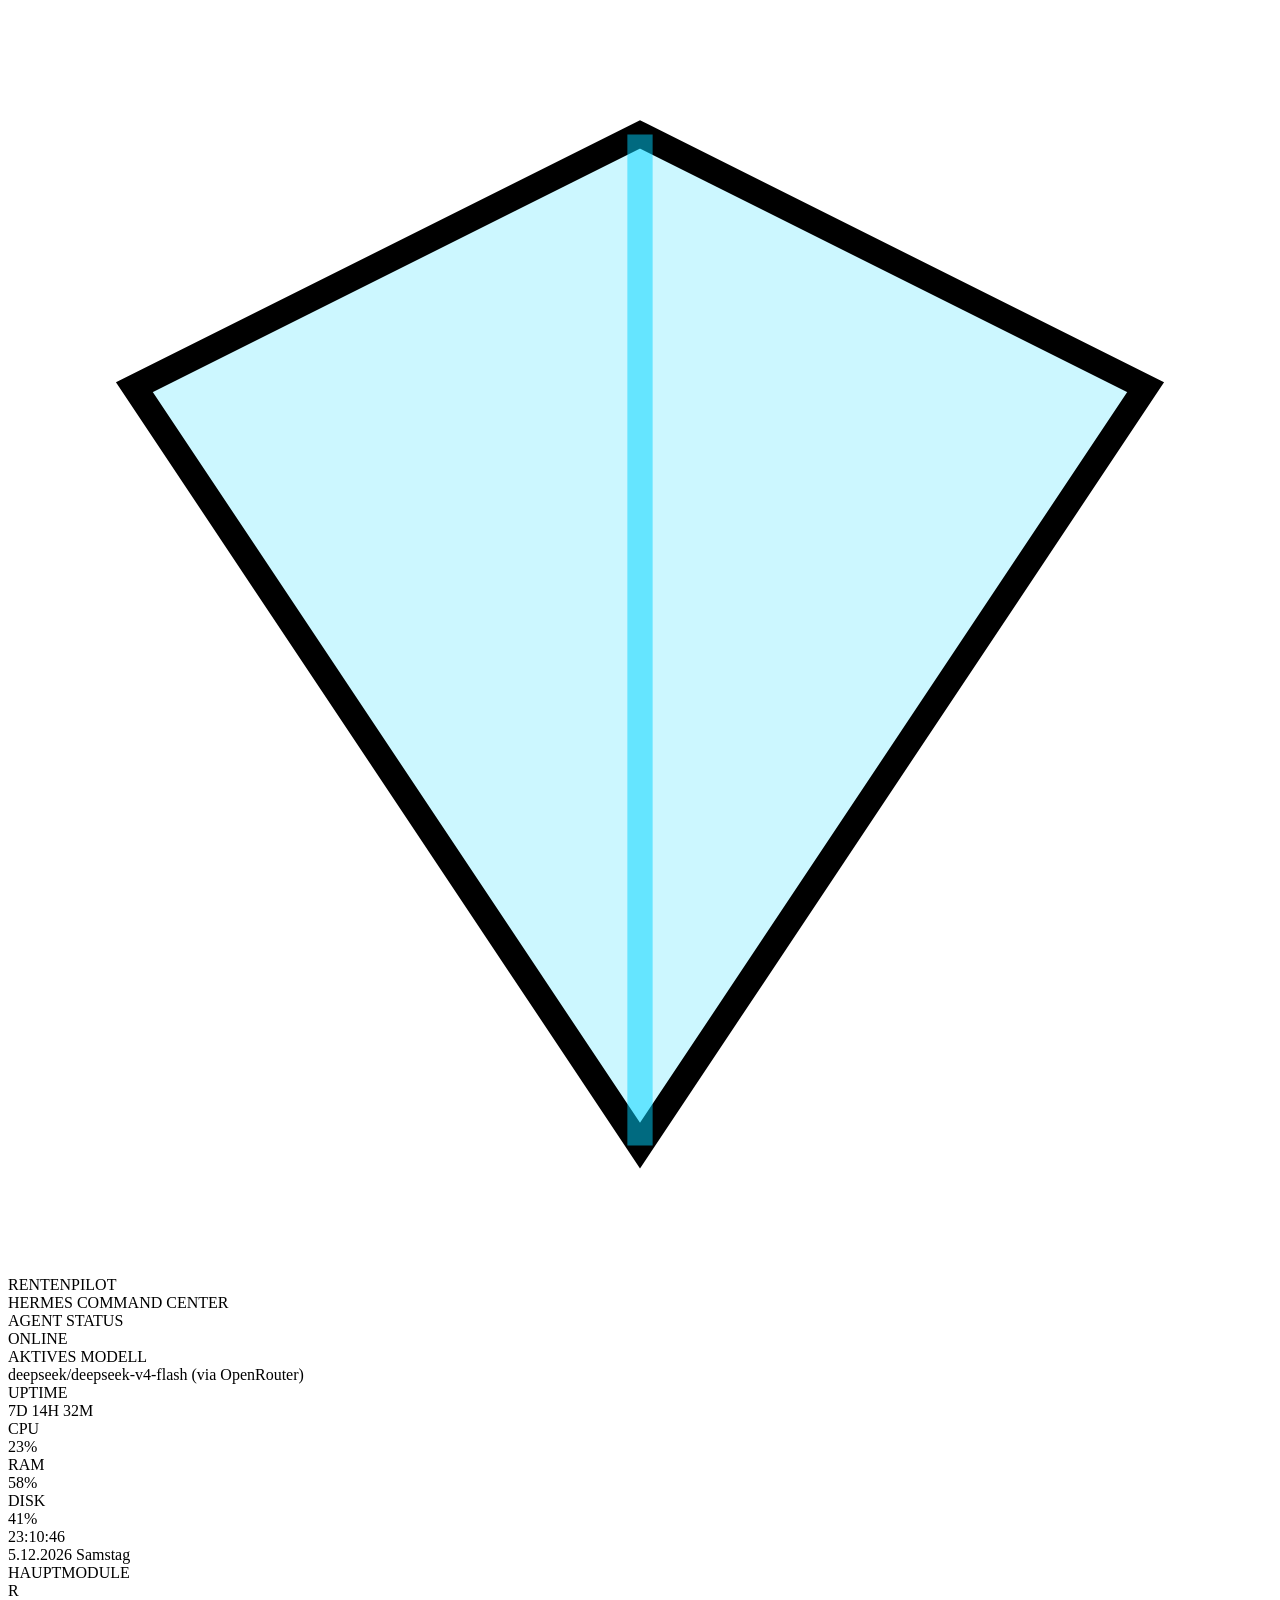
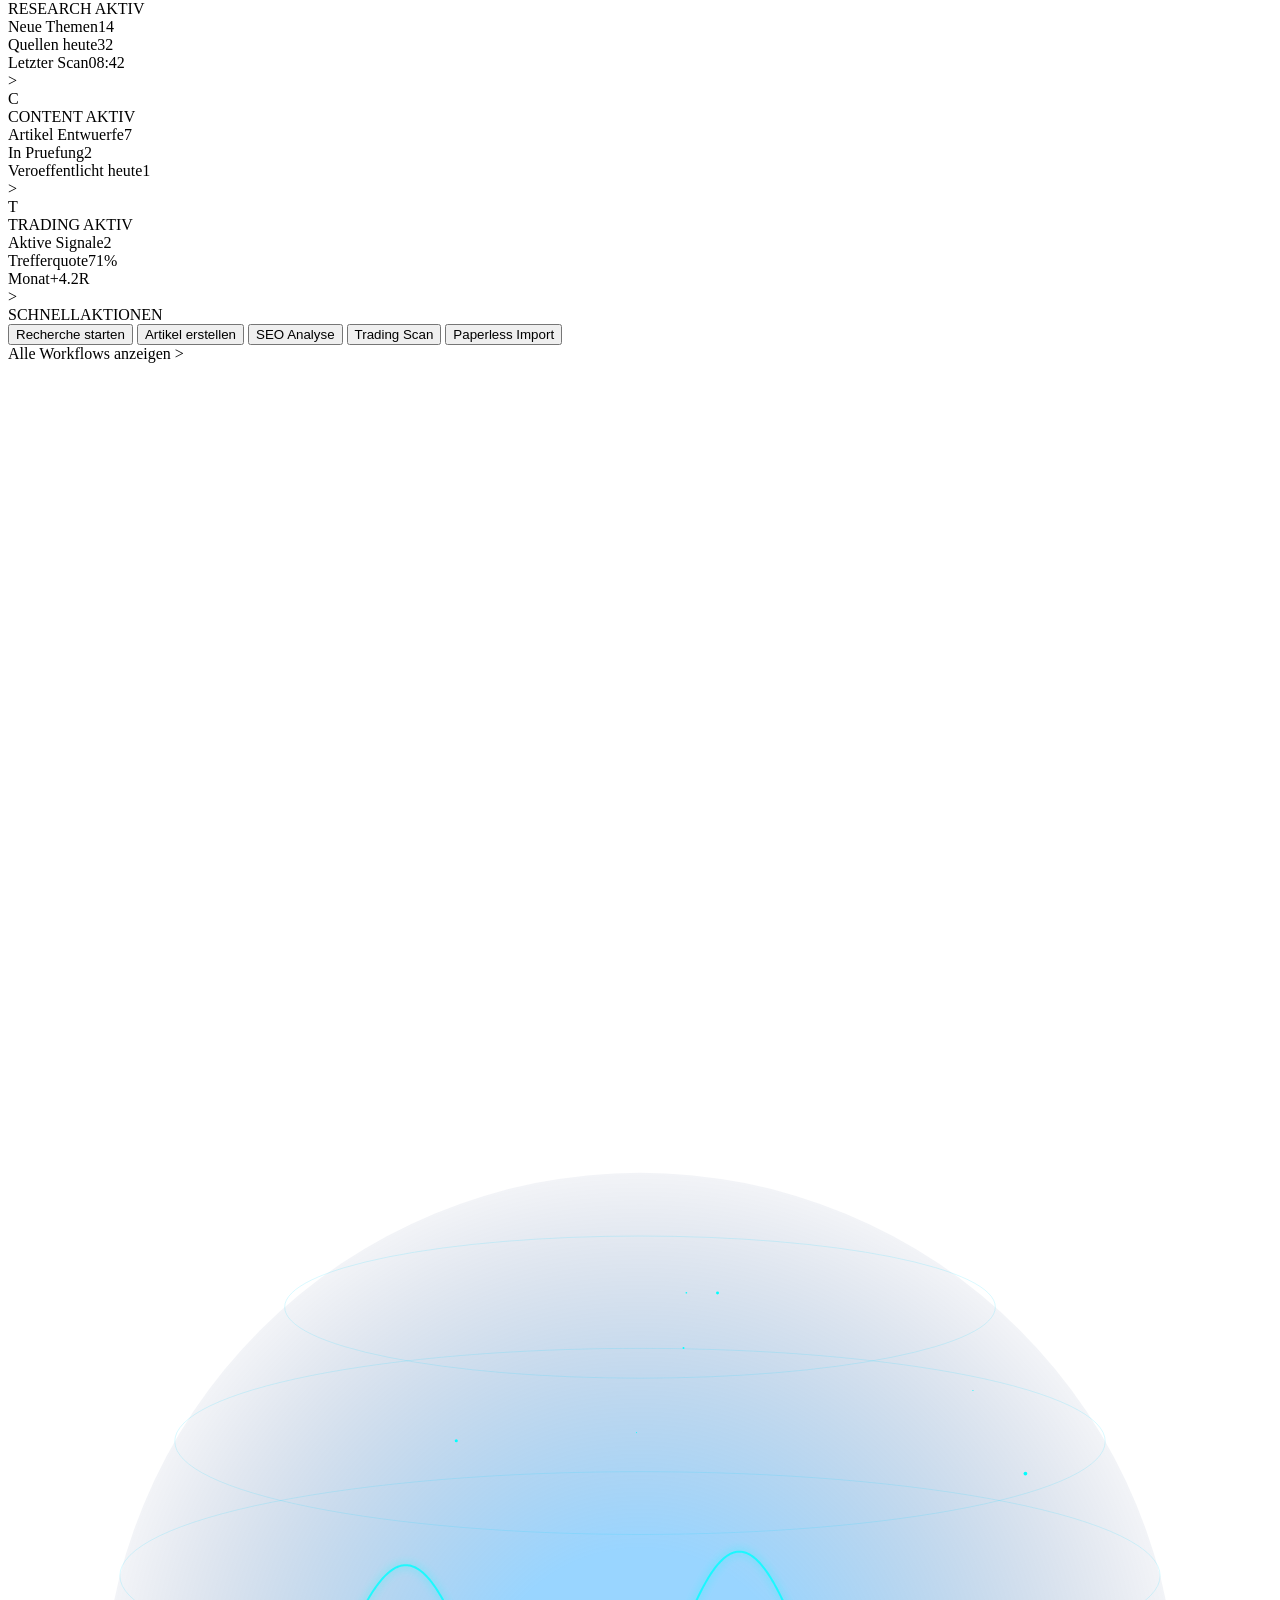
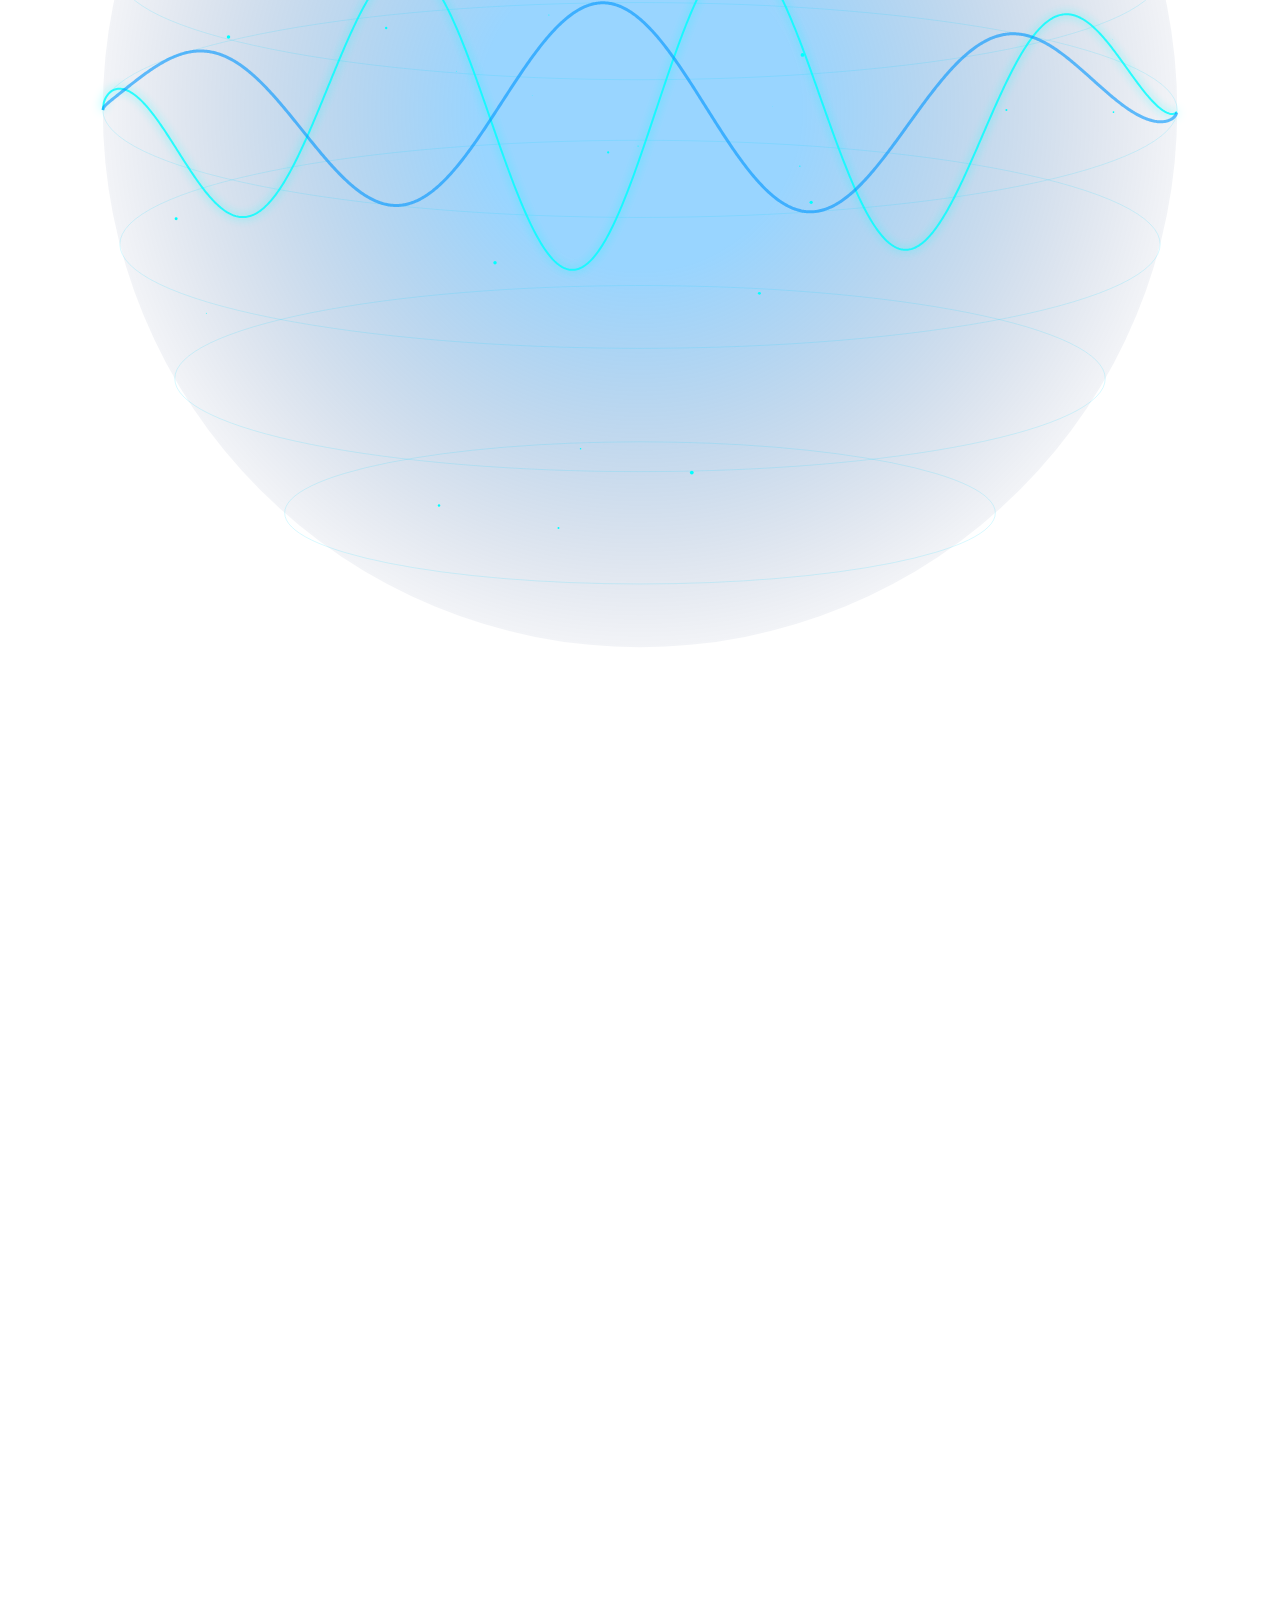
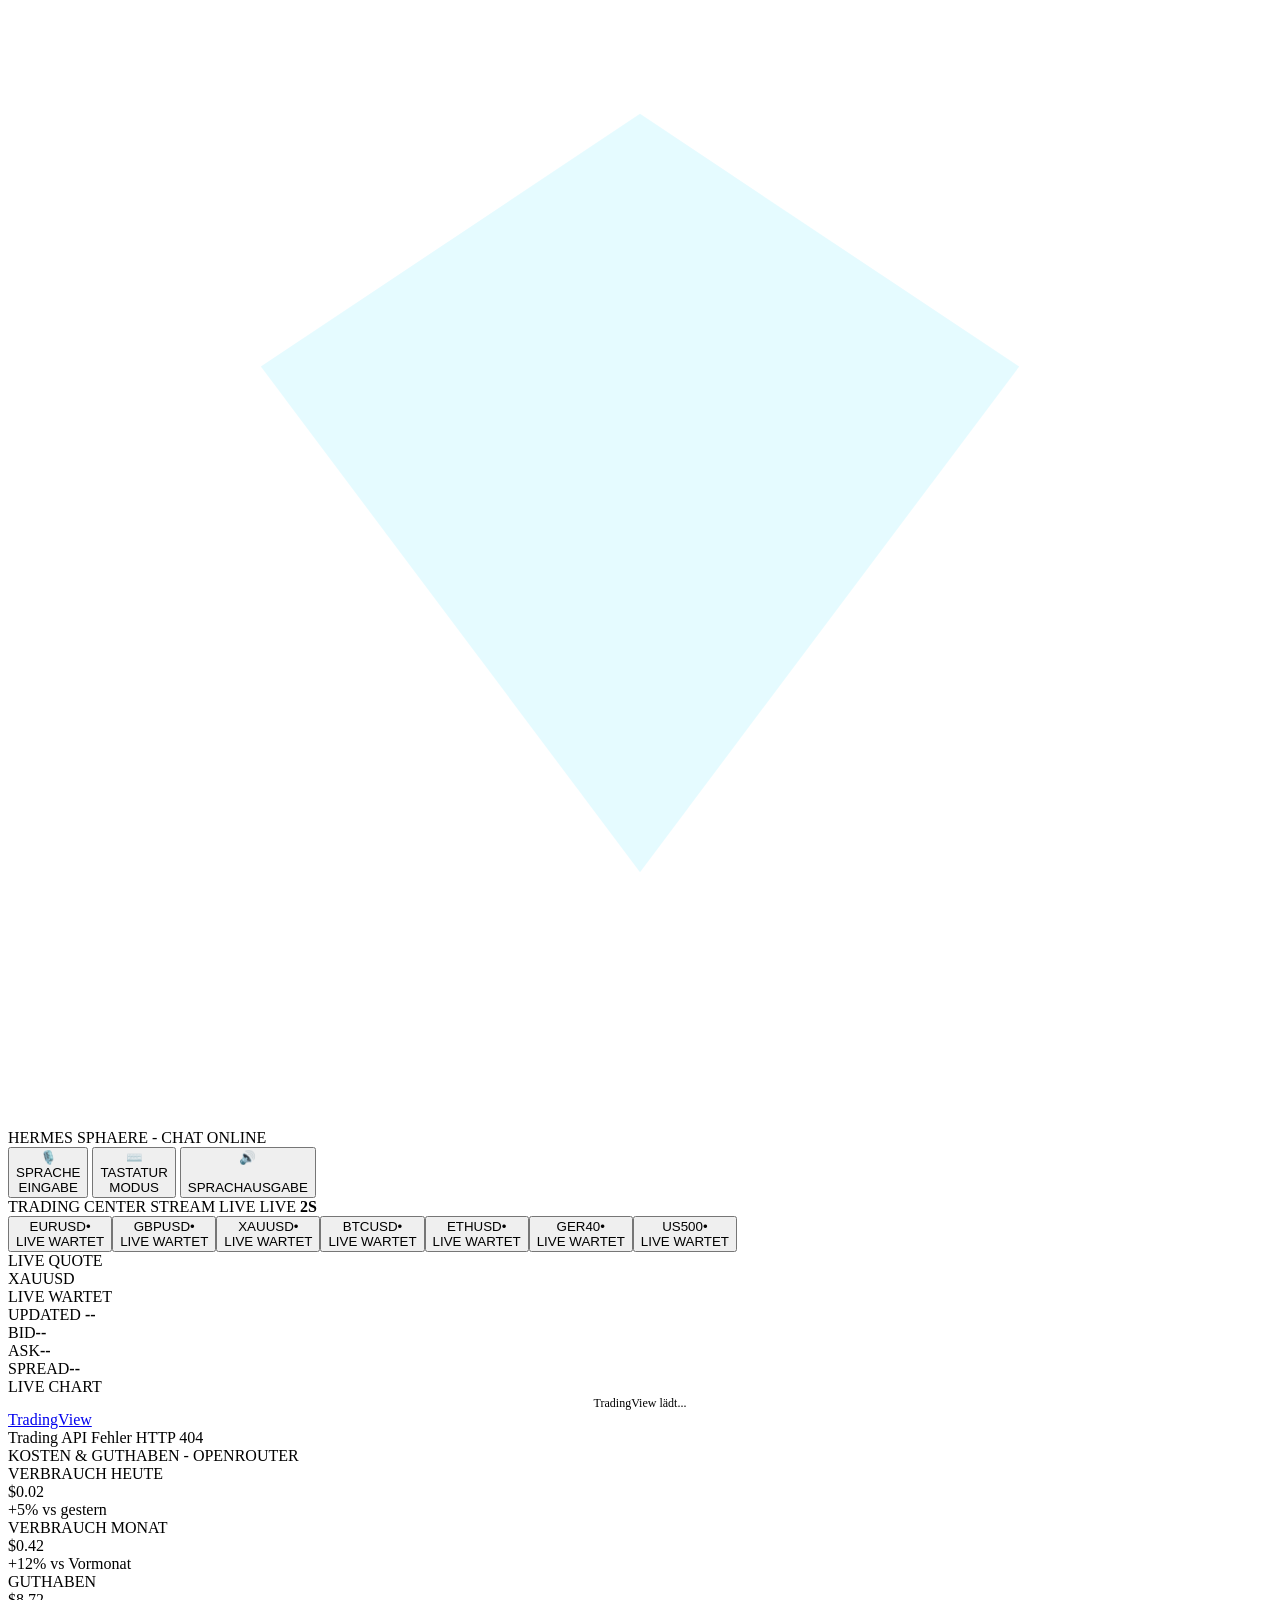
==== app/templates/index.html @ a1217e47 "SAFEPOINT dashboard trading layout stable" ====
<!DOCTYPE html>
<html lang="de">
<head>
  <meta charset="UTF-8" />
  <meta name="viewport" content="width=device-width, initial-scale=1.0" />
  <title>RentenPilot - Hermes Command Center</title>
  <link rel="stylesheet" href="{{ url_for('static', filename='css/style.css') }}" />
</head>
<body>

<div class="scan-lines"></div>

<div id="dashboard">

  <!-- TOP HEADER -->
  <div class="top-header">
    <div class="header-left">
      <div class="logo-box">
        <div class="logo-icon">
            <svg viewBox="0 0 100 100" fill="none" stroke="currentColor" stroke-width="2">
                <path d="M50 10 L90 30 L50 90 L10 30 Z" fill="rgba(0,212,255,0.2)"/>
                <path d="M50 10 L50 90" stroke="rgba(0,212,255,0.5)"/>
            </svg>
        </div>
        <div class="logo-text">
          <div class="logo-title">RENTEN<span>PILOT</span></div>
          <div class="logo-subtitle">HERMES COMMAND CENTER</div>
        </div>
      </div>
      <div class="agent-status">
        <div class="as-label"><span class="dot green-dot small"></span> AGENT STATUS</div>
        <div class="as-val text-green">ONLINE</div>
      </div>
      <div class="aktives-modell">
        <div class="as-label">AKTIVES MODELL</div>
        <div class="as-val" id="live-model">deepseek/deepseek-v4-flash <span class="dim">(via OpenRouter)</span></div>
        <div style="display:none;" id="usage-provider"></div> <!-- Hidden requirement -->
      </div>
    </div>

    <div class="header-right">
      <div class="sys-stat">
        <div class="stat-label">UPTIME</div>
        <div class="stat-val" id="live-uptime">7D 14H 32M</div>
        <div style="display:none;" id="live-hermes-uptime"></div>
      </div>
      <div class="sys-circ">
        <div class="circ-label">CPU</div>
        <div class="circ-val" id="live-cpu">23%</div>
        <div style="display:none;" id="live-cpu-bar"></div>
      </div>
      <div class="sys-circ">
        <div class="circ-label">RAM</div>
        <div class="circ-val" id="live-ram">58%</div>
        <div style="display:none;" id="live-ram-bar"></div>
      </div>
      <div class="sys-circ">
        <div class="circ-label">DISK</div>
        <div class="circ-val" id="live-disk">41%</div>
        <div style="display:none;" id="live-disk-bar"></div>
        <div style="display:none;" id="disk-gauge-fill"></div>
        <div style="display:none;" id="disk-gauge-val"></div>
        <div style="display:none;" id="disk-total"></div>
        <div style="display:none;" id="disk-free"></div>
      </div>
      <div class="time-box">
        <div id="time-display">15:01:30</div>
        <div class="date-row">
          <span id="date-display">14.05.2025</span>
          <span id="day-display">Sonntag</span>
        </div>
      </div>
    </div>
  </div>

  <!-- MAIN GRID -->
  <div class="main-grid">

    <!-- LEFT COLUMN -->
    <div class="col-left">
      <div class="panel openrouter-panel">
        <div class="panel-header">HAUPTMODULE</div>
        <div class="mod-list">
          <!-- Research -->
          <div class="mod-item" id="mod-research">
            <div class="mod-icon">R</div>
            <div class="mod-details">
              <div class="mod-title">RESEARCH <span class="mod-status text-green">AKTIV</span></div>
              <div class="mod-row"><span>Neue Themen</span><span>14</span></div>
              <div class="mod-row"><span>Quellen heute</span><span>32</span></div>
              <div class="mod-row"><span>Letzter Scan</span><span>08:42</span></div>
            </div>
            <div class="mod-arrow">&gt;</div>
          </div>
          <!-- Content -->
          <div class="mod-item" id="mod-content">
            <div class="mod-icon">C</div>
            <div class="mod-details">
              <div class="mod-title">CONTENT <span class="mod-status text-green">AKTIV</span></div>
              <div class="mod-row"><span>Artikel Entwuerfe</span><span>7</span></div>
              <div class="mod-row"><span>In Pruefung</span><span>2</span></div>
              <div class="mod-row"><span>Veroeffentlicht heute</span><span>1</span></div>
            </div>
            <div class="mod-arrow">&gt;</div>
          </div>
          <!-- Trading -->
          <div class="mod-item" id="mod-trading">
            <div class="mod-icon">T</div>
            <div class="mod-details">
              <div class="mod-title">TRADING <span class="mod-status text-green">AKTIV</span></div>
              <div class="mod-row"><span>Aktive Signale</span><span>2</span></div>
              <div class="mod-row"><span>Trefferquote</span><span>71%</span></div>
              <div class="mod-row"><span>Monat</span><span class="text-green">+4.2R</span></div>
            </div>
            <div class="mod-arrow">&gt;</div>
          </div>
        </div>
      </div>

      <div class="panel" style="flex:1;">
        <div class="panel-header">SCHNELLAKTIONEN</div>
        <div class="action-list">
          <button class="action-btn"><span>Recherche starten</span></button>
          <button class="action-btn"><span>Artikel erstellen</span></button>
          <button class="action-btn"><span>SEO Analyse</span></button>
          <button class="action-btn"><span>Trading Scan</span></button>
          <button class="action-btn"><span>Paperless Import</span></button>
          <div class="action-link">Alle Workflows anzeigen &gt;</div>
        </div>
      </div>
    </div>

    <!-- CENTER COLUMN -->
    <div class="col-center">
      <div class="sphere-panel">
        <div id="sphere-container">
          <div class="sphere-rings">
            <div class="sphere-ring"></div>
            <div class="sphere-ring"></div>
            <div class="sphere-ring"></div>
          </div>
          <div class="sphere-glow-ring"></div>
          <canvas id="sphere-canvas"></canvas>
          <div class="sphere-overlay-logo">
             <svg viewBox="0 0 100 100" fill="none" stroke="var(--cyan)" stroke-width="2">
                <path d="M50 20 L80 40 L50 80 L20 40 Z" fill="rgba(0,212,255,0.1)"/>
            </svg>
          </div>
          <div id="hermes-status-text" style="display:none;"></div>
        </div>
      </div>

      <div class="chat-panel">
        <div class="chat-header">
          <span>HERMES SPHAERE - CHAT</span>
          <span class="chat-status"><span class="dot green-dot small"></span> ONLINE</span>
        </div>
        <div class="chat-answer-label" id="chat-answer-label" style="display:none;"></div>
        <div class="chat-answer-box visible" id="chat-answer-box"></div>
        <div style="display:none;" id="live-response-time"></div>
        
        <div class="chat-input-area" style="display:none;">
            <!-- Hidden input but kept for JS compatibility -->
            <input type="text" id="chat-input" placeholder="Sprich oder schreibe mit Hermes..." />
            <button id="send-btn">SENDEN</button>
        </div>

        <div class="chat-controls">
          <button class="ctrl-btn" id="mic-btn">
            <span class="icon">&#127897;&#65039;</span>
            <div class="ctrl-text">SPRACHE<br>EINGABE</div>
          </button>
          <button class="ctrl-btn" id="kbd-btn" onclick="document.querySelector('.chat-input-area').style.display='flex';document.getElementById('chat-input').focus();">
            <span class="icon">&#9000;&#65039;</span>
            <div class="ctrl-text">TASTATUR<br>MODUS</div>
          </button>
          <button class="ctrl-btn" id="speech-btn">
            <span class="icon">&#128266;</span>
            <div class="ctrl-text"><br>SPRACHAUSGABE</div>
          </button>
        </div>
      </div>
    </div>

    <!-- RIGHT COLUMN -->
    <div class="col-right">
      <!-- Trading Center -->
      <div class="panel">
        <div class="panel-header trading-head">
          <span>TRADING CENTER <span class="dot green-dot small"></span> STREAM LIVE</span>
          <span class="trading-head-right">LIVE <strong>2S</strong></span>
        </div>
        <div class="trading-content">
          <div class="tc-assets" id="trading-assets"></div>

          <div class="tc-main">
            <div class="tc-main-left">
              <div class="tc-live-label">LIVE QUOTE</div>
              <div class="tc-symbol" id="trading-symbol">EURUSD</div>
              <div class="tc-price-row">
                <span class="tc-trend" id="trading-trend"></span>
                <div class="tc-price" id="trading-price">LIVE WARTET</div>
              </div>
              <div class="tc-updated-line">UPDATED <strong id="trading-updated">--</strong></div>
            </div>
            <div class="tc-main-right">
              <div class="tc-side-row"><span>BID</span><strong id="trading-bid">--</strong></div>
              <div class="tc-side-row"><span>ASK</span><strong id="trading-ask">--</strong></div>
              <div class="tc-side-row"><span>SPREAD</span><strong id="trading-spread">--</strong></div>
            </div>
          </div>

          <div class="tc-chart-panel">
            <div class="tc-chart-head">
              <span>LIVE CHART</span>
            </div>
            <div class="tc-chart-frame">
              <div class="tradingview-widget-container">
                <div id="tradingview_eurusd"></div>
                <div class="tradingview-widget-copyright"><a href="https://www.tradingview.com/" rel="noopener nofollow" target="_blank">TradingView</a></div>
              </div>
            </div>
          </div>

          <div class="tc-error" id="trading-error" aria-live="polite"></div>
        </div>
      </div>

      <!-- Kosten & Guthaben -->
      <div class="panel">
        <div class="panel-header">KOSTEN & GUTHABEN - OPENROUTER</div>
        <div class="cost-grid">
          <div class="cost-box">
            <div class="cb-label">VERBRAUCH HEUTE</div>
            <div class="cb-val text-cyan" id="usage-cost-today">$0.02</div>
            <div class="cb-sub text-green">+5% <span class="dim">vs gestern</span></div>
            <div style="display:none;" id="usage-cost-total"></div>
          </div>
          <div class="cost-box">
            <div class="cb-label">VERBRAUCH MONAT</div>
            <div class="cb-val text-cyan" id="usage-cost-month">$0.42</div>
            <div class="cb-sub text-green">+12% <span class="dim">vs Vormonat</span></div>
          </div>
          <div class="cost-box last">
            <div class="cb-label">GUTHABEN</div>
            <div class="cb-val text-cyan" id="usage-credit">$8.72</div>
            <div class="cb-circle"><span>87%</span><br><span style="font-size:5px">verfuegbar</span></div>
          </div>
          <div class="cost-legend">
            <div><span class="dot green-dot small"></span> > $10</div>
            <div><span class="dot" style="background:#ffcc00"></span> $5 - $10</div>
            <div><span class="dot" style="background:var(--orange)"></span> < $5</div>
          </div>
        </div>
      </div>

      <!-- Agenten & Quality -->
      <div class="split-panels">
        <div class="panel" style="padding:10px;">
          <div class="panel-header" style="margin-bottom:6px;">HERMES AGENTEN</div>
          <div class="agent-list" id="hi-agents-container">
            <div class="al-row"><input type="checkbox" checked disabled> <span>Research Agent</span> <span class="text-green">Lauft &gt;</span></div>
            <div class="al-row"><input type="checkbox" checked disabled> <span>Content Agent</span> <span class="text-green">Lauft &gt;</span></div>
            <div class="al-row"><input type="checkbox" checked disabled> <span>SEO Agent</span> <span class="text-orange">Wartet &gt;</span></div>
            <div class="al-row"><input type="checkbox" checked disabled> <span>Publisher Agent</span> <span class="text-green">Lauft &gt;</span></div>
            <div class="al-row"><input type="checkbox" checked disabled> <span>Social Agent</span> <span class="text-orange">Wartet &gt;</span></div>
            <div class="al-row"><input type="checkbox" checked disabled> <span>Trading Agent</span> <span class="text-cyan">Aktiv &gt;</span></div>
            <div class="al-row"><input type="checkbox" checked disabled> <span>Fact Check Agent</span> <span class="text-cyan">Aktiv &gt;</span></div>
            <div class="al-row"><input type="checkbox" checked disabled> <span>Legal Agent</span> <span class="text-orange">Wartet &gt;</span></div>
            <!-- Hidden requirements -->
            <div style="display:none;" id="hi-version"></div>
            <div style="display:none;" id="hi-agents"></div>
            <div style="display:none;" id="hi-skills"></div>
          </div>
        </div>
        <div class="panel" style="padding:10px;">
          <div class="panel-header" style="margin-bottom:6px;">QUALITY CONTROL</div>
          <div class="qc-list">
            <div class="qc-row"><span class="icon text-green">OK</span> Generator <span class="float-right text-green">OK</span></div>
            <div class="qc-row"><span class="icon text-green">OK</span> Critic <span class="float-right text-green">OK</span></div>
            <div class="qc-row"><span class="icon text-green">OK</span> Fact Check <span class="float-right text-green">OK</span></div>
            <div class="qc-row"><span class="icon text-green">OK</span> Judge <span class="float-right text-green">OK</span></div>
          </div>
          <div class="qc-rate">
            <span>Freigaberate</span>
            <span class="text-green" style="font-size:14px; font-weight:bold;">94%</span>
          </div>
        </div>
      </div>

    </div>
  </div>

  <!-- WEITERE MODULE -->
  <div class="bottom-modules">
    <div class="panel bmod" id="mod-publisher">
      <div class="bmod-head">PUBLISHER</div>
      <div class="bmod-row"><span>Artikel veroeffentlicht</span></div>
      <div class="bmod-row"><span>Heute:</span><span>3</span></div>
      <div class="bmod-row"><span>Geplant</span><span>5</span></div>
      <div class="bmod-row"><span>Naechste</span><span>09:00 Uhr</span></div>
    </div>
    <div class="panel bmod" id="mod-social">
      <div class="bmod-head">SOCIAL MEDIA</div>
      <div class="bmod-row"><span>TikTok</span><span class="text-green">12 geplant</span></div>
      <div class="bmod-row"><span>Instagram</span><span>8 geplant</span></div>
      <div class="bmod-row"><span>Facebook</span><span>4 geplant</span></div>
    </div>
    <div class="panel bmod" id="mod-tasks">
      <div class="bmod-head">TASKS</div>
      <div class="bmod-row"><span>Offene Aufgaben</span><span>18</span></div>
      <div class="bmod-row"><span>In Arbeit</span><span>7</span></div>
      <div class="bmod-row"><span>Erledigt heute</span><span>23</span></div>
    </div>
    <div class="panel bmod">
      <div class="bmod-head">TRADE JOURNAL</div>
      <div class="bmod-row"><span>Trades gesamt</span><span>124</span></div>
      <div class="bmod-row"><span>Gewonnen</span><span>87</span></div>
      <div class="bmod-row"><span>Verloren</span><span>37</span></div>
      <div class="bmod-row"><span>Trefferquote</span><span>70.1%</span></div>
    </div>
    <div class="panel bmod" id="mod-paperless">
      <div class="bmod-head">PAPERLESS</div>
      <div class="bmod-row"><span>Dokumente</span><span>12.450</span></div>
      <div class="bmod-row"><span>Neue Dokumente</span><span>17</span></div>
      <div class="bmod-row"><span>OCR Queue</span><span>3</span></div>
      <div class="bmod-row"><span>Status</span><span class="text-green">Online</span></div>
    </div>
    <div class="panel bmod" id="mod-gbrain">
      <div class="bmod-head">GBRAIN</div>
      <div class="bmod-row"><span>Quellen</span><span>4.120</span></div>
      <div class="bmod-row"><span>Personen</span><span>620</span></div>
      <div class="bmod-row"><span>Firmen</span><span>380</span></div>
      <div class="bmod-row"><span>Konzepte</span><span>980</span></div>
      <div class="bmod-row"><span>Status</span><span class="text-green">Online</span></div>
    </div>
    <div class="panel bmod" id="mod-ai">
      <div class="bmod-head">AI SCOUT</div>
      <div class="bmod-row"><span>Neue Tools</span><span>14</span></div>
      <div class="bmod-row"><span>Bewertet</span><span>8</span></div>
      <div class="bmod-row"><span>Interessant</span><span>3</span></div>
      <div class="bmod-row"><span>Top Fund</span><span class="text-green">Emergent</span></div>
    </div>
    <div class="panel bmod" id="mod-video">
      <div class="bmod-head">VIDEO CONTENT</div>
      <div class="bmod-row"><span>YouTube Shorts</span><span>7</span></div>
      <div class="bmod-row"><span>TikTok Skripte</span><span>12</span></div>
      <div class="bmod-row"><span>In Produktion</span><span>3</span></div>
      <div class="bmod-row"><span>Status</span><span class="text-green">Aktiv</span></div>
    </div>
  </div>

  <!-- FOOTER -->
  <div class="footer-bar">
    <div class="fb-left">
      <span>LETZTES UPDATE</span><br>
      <span class="dim">14.05.2025 - 15:01:30</span>
    </div>
    <div class="fb-center">
      <svg viewBox="0 0 20 20" width="16" height="16" fill="var(--cyan)"><path d="M10 2 L18 6 L10 18 L2 6 Z"/></svg>
      HERMES DENKT. HERMES HANDELT. HERMES LIEFERT.
    </div>
    <div class="fb-right">
      <span style="font-size:14px">LOCK</span>
      <div>
        SICHER & PRIVAT<br>
        <span class="text-green">ALLE SYSTEME VERSCHLUESSELT</span>
      </div>
    </div>
  </div>

</div><!-- /dashboard -->

<!-- HUD OVERLAY -->
<div id="hud-overlay" class="hud-overlay">
  <div class="hud-overlay-box">
    <button class="hud-close-btn" id="hud-close-btn">x</button>
    <div class="hud-overlay-header">
      <span class="hud-overlay-title" id="hud-overlay-title">MODUL</span>
    </div>
    <div class="hud-overlay-content" id="hud-overlay-content">
      <!-- Content dynamically injected here -->
    </div>
  </div>
</div>

<script>
    // Ã¢â€â‚¬Ã¢â€â‚¬Ã¢â€â‚¬Ã¢â€â‚¬Ã¢â€â‚¬Ã¢â€â‚¬Ã¢â€â‚¬Ã¢â€â‚¬Ã¢â€â‚¬Ã¢â€â‚¬Ã¢â€â‚¬Ã¢â€â‚¬Ã¢â€â‚¬Ã¢â€â‚¬Ã¢â€â‚¬Ã¢â€â‚¬Ã¢â€â‚¬Ã¢â€â‚¬Ã¢â€â‚¬Ã¢â€â‚¬Ã¢â€â‚¬Ã¢â€â‚¬Ã¢â€â‚¬Ã¢â€â‚¬Ã¢â€â‚¬Ã¢â€â‚¬Ã¢â€â‚¬Ã¢â€â‚¬Ã¢â€â‚¬Ã¢â€â‚¬Ã¢â€â‚¬Ã¢â€â‚¬Ã¢â€â‚¬Ã¢â€â‚¬Ã¢â€â‚¬Ã¢â€â‚¬Ã¢â€â‚¬Ã¢â€â‚¬Ã¢â€â‚¬Ã¢â€â‚¬Ã¢â€â‚¬Ã¢â€â‚¬Ã¢â€â‚¬Ã¢â€â‚¬Ã¢â€â‚¬
    // CLOCK
    // Ã¢â€â‚¬Ã¢â€â‚¬Ã¢â€â‚¬Ã¢â€â‚¬Ã¢â€â‚¬Ã¢â€â‚¬Ã¢â€â‚¬Ã¢â€â‚¬Ã¢â€â‚¬Ã¢â€â‚¬Ã¢â€â‚¬Ã¢â€â‚¬Ã¢â€â‚¬Ã¢â€â‚¬Ã¢â€â‚¬Ã¢â€â‚¬Ã¢â€â‚¬Ã¢â€â‚¬Ã¢â€â‚¬Ã¢â€â‚¬Ã¢â€â‚¬Ã¢â€â‚¬Ã¢â€â‚¬Ã¢â€â‚¬Ã¢â€â‚¬Ã¢â€â‚¬Ã¢â€â‚¬Ã¢â€â‚¬Ã¢â€â‚¬Ã¢â€â‚¬Ã¢â€â‚¬Ã¢â€â‚¬Ã¢â€â‚¬Ã¢â€â‚¬Ã¢â€â‚¬Ã¢â€â‚¬Ã¢â€â‚¬Ã¢â€â‚¬Ã¢â€â‚¬Ã¢â€â‚¬Ã¢â€â‚¬Ã¢â€â‚¬Ã¢â€â‚¬Ã¢â€â‚¬Ã¢â€â‚¬
    const DAYS_DE = ['Sonntag','Montag','Dienstag','Mittwoch','Donnerstag','Freitag','Samstag'];

    function updateClock() {
        const now = new Date();
        const timeStr = now.toLocaleTimeString('de-DE');
        const dateStr = now.toLocaleDateString('de-DE');
        const dayStr  = DAYS_DE[now.getDay()];
        document.getElementById('time-display').textContent = timeStr;
        document.getElementById('date-display').textContent = dateStr;
        document.getElementById('day-display').textContent  = dayStr;
    }
    updateClock();
    setInterval(updateClock, 1000);

    // Ã¢â€â‚¬Ã¢â€â‚¬Ã¢â€â‚¬Ã¢â€â‚¬Ã¢â€â‚¬Ã¢â€â‚¬Ã¢â€â‚¬Ã¢â€â‚¬Ã¢â€â‚¬Ã¢â€â‚¬Ã¢â€â‚¬Ã¢â€â‚¬Ã¢â€â‚¬Ã¢â€â‚¬Ã¢â€â‚¬Ã¢â€â‚¬Ã¢â€â‚¬Ã¢â€â‚¬Ã¢â€â‚¬Ã¢â€â‚¬Ã¢â€â‚¬Ã¢â€â‚¬Ã¢â€â‚¬Ã¢â€â‚¬Ã¢â€â‚¬Ã¢â€â‚¬Ã¢â€â‚¬Ã¢â€â‚¬Ã¢â€â‚¬Ã¢â€â‚¬Ã¢â€â‚¬Ã¢â€â‚¬Ã¢â€â‚¬Ã¢â€â‚¬Ã¢â€â‚¬Ã¢â€â‚¬Ã¢â€â‚¬Ã¢â€â‚¬Ã¢â€â‚¬Ã¢â€â‚¬Ã¢â€â‚¬Ã¢â€â‚¬Ã¢â€â‚¬Ã¢â€â‚¬Ã¢â€â‚¬
    // SPHERE ANIMATION
    // Ã¢â€â‚¬Ã¢â€â‚¬Ã¢â€â‚¬Ã¢â€â‚¬Ã¢â€â‚¬Ã¢â€â‚¬Ã¢â€â‚¬Ã¢â€â‚¬Ã¢â€â‚¬Ã¢â€â‚¬Ã¢â€â‚¬Ã¢â€â‚¬Ã¢â€â‚¬Ã¢â€â‚¬Ã¢â€â‚¬Ã¢â€â‚¬Ã¢â€â‚¬Ã¢â€â‚¬Ã¢â€â‚¬Ã¢â€â‚¬Ã¢â€â‚¬Ã¢â€â‚¬Ã¢â€â‚¬Ã¢â€â‚¬Ã¢â€â‚¬Ã¢â€â‚¬Ã¢â€â‚¬Ã¢â€â‚¬Ã¢â€â‚¬Ã¢â€â‚¬Ã¢â€â‚¬Ã¢â€â‚¬Ã¢â€â‚¬Ã¢â€â‚¬Ã¢â€â‚¬Ã¢â€â‚¬Ã¢â€â‚¬Ã¢â€â‚¬Ã¢â€â‚¬Ã¢â€â‚¬Ã¢â€â‚¬Ã¢â€â‚¬Ã¢â€â‚¬Ã¢â€â‚¬Ã¢â€â‚¬
    const canvas = document.getElementById('sphere-canvas');
    const ctx    = canvas.getContext('2d');

    function resizeSphere() {
        const container = canvas.parentElement;
        canvas.width  = container.clientWidth;
        canvas.height = container.clientHeight;
    }
    window.addEventListener('resize', resizeSphere);
    resizeSphere();

    let sphereTime = 0;
    let sphereState = 'idle'; // 'idle' | 'thinking' | 'error'

    function drawSphere() {
        ctx.clearRect(0, 0, canvas.width, canvas.height);
        const cx = canvas.width  / 2;
        const cy = canvas.height / 2;
        const r  = Math.min(cx, cy) * 0.85;

        // Pulse factor for thinking state
        const pulse = sphereState === 'thinking'
            ? 1 + 0.12 * Math.sin(sphereTime * 6)
            : 1;

        // Base glow
        const innerColor = sphereState === 'error'
            ? 'rgba(255, 80, 0, 0.5)'
            : sphereState === 'thinking'
                ? 'rgba(0, 200, 255, 0.55)'
                : 'rgba(0, 150, 255, 0.4)';

        const radGrad = ctx.createRadialGradient(cx, cy, r * 0.3, cx, cy, r);
        radGrad.addColorStop(0, innerColor);
        radGrad.addColorStop(1, 'rgba(0, 30, 100, 0.05)');
        ctx.fillStyle = radGrad;
        ctx.beginPath();
        ctx.arc(cx, cy, r * pulse, 0, Math.PI * 2);
        ctx.fill();

        // Grid lines (latitudes)
        ctx.strokeStyle = sphereState === 'error'
            ? 'rgba(255, 100, 0, 0.15)'
            : 'rgba(0, 212, 255, 0.15)';
        ctx.lineWidth = 1;

        for (let i = -3; i <= 3; i++) {
            const yOffset  = (i / 4) * r;
            const radiusX  = Math.sqrt(r * r - yOffset * yOffset);
            const radiusY  = radiusX * 0.2;
            ctx.beginPath();
            ctx.ellipse(cx, cy + yOffset, radiusX, radiusY, 0, 0, Math.PI * 2);
            ctx.stroke();
        }

        // Sine wave
        const waveColor = sphereState === 'error'
            ? 'rgba(255, 120, 0, 0.9)'
            : sphereState === 'thinking'
                ? 'rgba(0, 255, 255, 1)'
                : 'rgba(0, 255, 255, 0.8)';
        const waveAmp  = sphereState === 'thinking' ? 0.38 : 0.3;
        const waveSpd  = sphereState === 'thinking' ? 4    : 2;

        ctx.beginPath();
        ctx.strokeStyle = waveColor;
        ctx.lineWidth   = sphereState === 'thinking' ? 2.5 : 2;
        ctx.shadowColor = sphereState === 'error' ? '#ff6000' : '#00ffff';
        ctx.shadowBlur  = sphereState === 'thinking' ? 18 : 10;

        for (let x = -r; x <= r; x++) {
            const nx  = x / r;
            const env = Math.sqrt(1 - nx * nx);
            const y   = Math.sin(nx * 10 - sphereTime * waveSpd) * (r * waveAmp) * env;
            if (x === -r) ctx.moveTo(cx + x, cy + y);
            else          ctx.lineTo(cx + x, cy + y);
        }
        ctx.stroke();

        // Second wave
        ctx.beginPath();
        ctx.strokeStyle = sphereState === 'error'
            ? 'rgba(255, 60, 0, 0.6)'
            : 'rgba(0, 150, 255, 0.6)';
        ctx.lineWidth   = 3;
        ctx.shadowBlur  = 0;

        for (let x = -r; x <= r; x++) {
            const nx  = x / r;
            const env = Math.sqrt(1 - nx * nx);
            const y   = Math.cos(nx * 8 - sphereTime * 1.5) * (r * 0.2) * env;
            if (x === -r) ctx.moveTo(cx + x, cy + y);
            else          ctx.lineTo(cx + x, cy + y);
        }
        ctx.stroke();

        ctx.shadowBlur = 0;

        // Particles
        ctx.fillStyle = sphereState === 'error' ? '#ff8030' : '#00ffff';
        for (let i = 0; i < 30; i++) {
            const px = cx + Math.sin(sphereTime * 0.5 + i) * r * 0.9 * Math.cos(i * 123);
            const py = cy + Math.cos(sphereTime * 0.5 + i) * r * 0.9 * Math.sin(i * 321);
            if (Math.pow(px - cx, 2) + Math.pow(py - cy, 2) < r * r) {
                ctx.beginPath();
                ctx.arc(px, py, Math.random() * 2, 0, Math.PI * 2);
                ctx.fill();
            }
        }

        sphereTime += sphereState === 'thinking' ? 0.04 : 0.02;
        requestAnimationFrame(drawSphere);
    }
    drawSphere();

    // Ã¢â€â‚¬Ã¢â€â‚¬Ã¢â€â‚¬Ã¢â€â‚¬Ã¢â€â‚¬Ã¢â€â‚¬Ã¢â€â‚¬Ã¢â€â‚¬Ã¢â€â‚¬Ã¢â€â‚¬Ã¢â€â‚¬Ã¢â€â‚¬Ã¢â€â‚¬Ã¢â€â‚¬Ã¢â€â‚¬Ã¢â€â‚¬Ã¢â€â‚¬Ã¢â€â‚¬Ã¢â€â‚¬Ã¢â€â‚¬Ã¢â€â‚¬Ã¢â€â‚¬Ã¢â€â‚¬Ã¢â€â‚¬Ã¢â€â‚¬Ã¢â€â‚¬Ã¢â€â‚¬Ã¢â€â‚¬Ã¢â€â‚¬Ã¢â€â‚¬Ã¢â€â‚¬Ã¢â€â‚¬Ã¢â€â‚¬Ã¢â€â‚¬Ã¢â€â‚¬Ã¢â€â‚¬Ã¢â€â‚¬Ã¢â€â‚¬Ã¢â€â‚¬Ã¢â€â‚¬Ã¢â€â‚¬Ã¢â€â‚¬Ã¢â€â‚¬Ã¢â€â‚¬Ã¢â€â‚¬
    // SPHERE STATE HELPERS
    // Ã¢â€â‚¬Ã¢â€â‚¬Ã¢â€â‚¬Ã¢â€â‚¬Ã¢â€â‚¬Ã¢â€â‚¬Ã¢â€â‚¬Ã¢â€â‚¬Ã¢â€â‚¬Ã¢â€â‚¬Ã¢â€â‚¬Ã¢â€â‚¬Ã¢â€â‚¬Ã¢â€â‚¬Ã¢â€â‚¬Ã¢â€â‚¬Ã¢â€â‚¬Ã¢â€â‚¬Ã¢â€â‚¬Ã¢â€â‚¬Ã¢â€â‚¬Ã¢â€â‚¬Ã¢â€â‚¬Ã¢â€â‚¬Ã¢â€â‚¬Ã¢â€â‚¬Ã¢â€â‚¬Ã¢â€â‚¬Ã¢â€â‚¬Ã¢â€â‚¬Ã¢â€â‚¬Ã¢â€â‚¬Ã¢â€â‚¬Ã¢â€â‚¬Ã¢â€â‚¬Ã¢â€â‚¬Ã¢â€â‚¬Ã¢â€â‚¬Ã¢â€â‚¬Ã¢â€â‚¬Ã¢â€â‚¬Ã¢â€â‚¬Ã¢â€â‚¬Ã¢â€â‚¬Ã¢â€â‚¬
    const sphereContainer = document.getElementById('sphere-container');
    const hermesStatusText = document.getElementById('hermes-status-text');

    function setSphereIdle() {
        sphereState = 'idle';
        sphereContainer.classList.remove('sphere-thinking', 'sphere-error', 'sphere-speaking', 'sphere-listening');
        hermesStatusText.textContent = 'IDLE';
        hermesStatusText.classList.remove('error-text');
        hermesStatusText.classList.add('visible'); // Show IDLE text
    }

    function setSphereThinking() {
        sphereState = 'thinking';
        sphereContainer.classList.remove('sphere-error', 'sphere-speaking', 'sphere-listening');
        sphereContainer.classList.add('sphere-thinking');
        hermesStatusText.textContent = 'HERMES DENKT...';
        hermesStatusText.classList.add('visible');
        hermesStatusText.classList.remove('error-text');
    }

    function setSphereError() {
        sphereState = 'error';
        sphereContainer.classList.remove('sphere-thinking', 'sphere-speaking', 'sphere-listening');
        sphereContainer.classList.add('sphere-error');
        hermesStatusText.textContent = 'VERBINDUNGSFEHLER';
        hermesStatusText.classList.add('visible', 'error-text');
        // Auto-reset nach 3s
        setTimeout(setSphereIdle, 3000);
    }

    function setSphereSpeaking() {
        sphereState = 'speaking';
        sphereContainer.classList.remove('sphere-thinking', 'sphere-error', 'sphere-listening');
        sphereContainer.classList.add('sphere-speaking');
        hermesStatusText.textContent = 'HERMES SPRICHT...';
        hermesStatusText.classList.add('visible');
        hermesStatusText.classList.remove('error-text');
    }

    function setSphereListening() {
        sphereState = 'listening';
        sphereContainer.classList.remove('sphere-thinking', 'sphere-error', 'sphere-speaking');
        sphereContainer.classList.add('sphere-listening');
        hermesStatusText.textContent = 'HERMES HÃƒâ€“RT ZU...';
        hermesStatusText.classList.add('visible');
        hermesStatusText.classList.remove('error-text');
    }

    // Ã¢â€â‚¬Ã¢â€â‚¬Ã¢â€â‚¬Ã¢â€â‚¬Ã¢â€â‚¬Ã¢â€â‚¬Ã¢â€â‚¬Ã¢â€â‚¬Ã¢â€â‚¬Ã¢â€â‚¬Ã¢â€â‚¬Ã¢â€â‚¬Ã¢â€â‚¬Ã¢â€â‚¬Ã¢â€â‚¬Ã¢â€â‚¬Ã¢â€â‚¬Ã¢â€â‚¬Ã¢â€â‚¬Ã¢â€â‚¬Ã¢â€â‚¬Ã¢â€â‚¬Ã¢â€â‚¬Ã¢â€â‚¬Ã¢â€â‚¬Ã¢â€â‚¬Ã¢â€â‚¬Ã¢â€â‚¬Ã¢â€â‚¬Ã¢â€â‚¬Ã¢â€â‚¬Ã¢â€â‚¬Ã¢â€â‚¬Ã¢â€â‚¬Ã¢â€â‚¬Ã¢â€â‚¬Ã¢â€â‚¬Ã¢â€â‚¬Ã¢â€â‚¬Ã¢â€â‚¬Ã¢â€â‚¬Ã¢â€â‚¬Ã¢â€â‚¬Ã¢â€â‚¬Ã¢â€â‚¬
    // CHAT LOGIC
    // Ã¢â€â‚¬Ã¢â€â‚¬Ã¢â€â‚¬Ã¢â€â‚¬Ã¢â€â‚¬Ã¢â€â‚¬Ã¢â€â‚¬Ã¢â€â‚¬Ã¢â€â‚¬Ã¢â€â‚¬Ã¢â€â‚¬Ã¢â€â‚¬Ã¢â€â‚¬Ã¢â€â‚¬Ã¢â€â‚¬Ã¢â€â‚¬Ã¢â€â‚¬Ã¢â€â‚¬Ã¢â€â‚¬Ã¢â€â‚¬Ã¢â€â‚¬Ã¢â€â‚¬Ã¢â€â‚¬Ã¢â€â‚¬Ã¢â€â‚¬Ã¢â€â‚¬Ã¢â€â‚¬Ã¢â€â‚¬Ã¢â€â‚¬Ã¢â€â‚¬Ã¢â€â‚¬Ã¢â€â‚¬Ã¢â€â‚¬Ã¢â€â‚¬Ã¢â€â‚¬Ã¢â€â‚¬Ã¢â€â‚¬Ã¢â€â‚¬Ã¢â€â‚¬Ã¢â€â‚¬Ã¢â€â‚¬Ã¢â€â‚¬Ã¢â€â‚¬Ã¢â€â‚¬Ã¢â€â‚¬
    const chatInput   = document.getElementById('chat-input');
    const sendBtn     = document.getElementById('send-btn');
    const answerBox   = document.getElementById('chat-answer-box');
    const answerLabel = document.getElementById('chat-answer-label');
    const responseTimeEl = document.getElementById('live-response-time');

    let chatHistory = JSON.parse(localStorage.getItem('hermesChatHistory') || '[]');

    function saveHistory() {
        localStorage.setItem('hermesChatHistory', JSON.stringify(chatHistory));
    }

    function renderHistory(tempMsg = null, tempType = null) {
        answerBox.innerHTML = '';
        
        if (chatHistory.length === 0 && !tempMsg) {
            answerBox.className = 'chat-answer-box';
            answerLabel.className = 'chat-answer-label';
            return;
        }

        answerBox.className = 'chat-answer-box visible';
        answerLabel.className = 'chat-answer-label visible';

        chatHistory.forEach(item => {
            const div = document.createElement('div');
            div.className = 'msg-row msg-' + item.role;
            div.textContent = item.text;
            answerBox.appendChild(div);
        });

        if (tempMsg) {
            const div = document.createElement('div');
            div.className = 'msg-row msg-' + tempType;
            div.textContent = tempMsg;
            answerBox.appendChild(div);
        }

        // Add cursor
        const cur = document.createElement('span');
        cur.className = 'terminal-cursor';
        answerBox.appendChild(cur);

        answerBox.scrollTop = answerBox.scrollHeight;
    }

    function addMessageToHistory(role, text) {
        chatHistory.push({ role, text });
        if (chatHistory.length > 20) { // Letzte 10 Nachrichten-Paare
            chatHistory = chatHistory.slice(-20);
        }
        saveHistory();
        renderHistory();
    }

    function setInputBusy(busy) {
        chatInput.disabled = busy;
        sendBtn.disabled   = busy;
    }

    // Ã¢â€â‚¬Ã¢â€â‚¬Ã¢â€â‚¬Ã¢â€â‚¬Ã¢â€â‚¬Ã¢â€â‚¬Ã¢â€â‚¬Ã¢â€â‚¬Ã¢â€â‚¬Ã¢â€â‚¬Ã¢â€â‚¬Ã¢â€â‚¬Ã¢â€â‚¬Ã¢â€â‚¬Ã¢â€â‚¬Ã¢â€â‚¬Ã¢â€â‚¬Ã¢â€â‚¬Ã¢â€â‚¬Ã¢â€â‚¬Ã¢â€â‚¬Ã¢â€â‚¬Ã¢â€â‚¬Ã¢â€â‚¬Ã¢â€â‚¬Ã¢â€â‚¬Ã¢â€â‚¬Ã¢â€â‚¬Ã¢â€â‚¬Ã¢â€â‚¬Ã¢â€â‚¬Ã¢â€â‚¬Ã¢â€â‚¬Ã¢â€â‚¬Ã¢â€â‚¬Ã¢â€â‚¬Ã¢â€â‚¬Ã¢â€â‚¬Ã¢â€â‚¬Ã¢â€â‚¬Ã¢â€â‚¬Ã¢â€â‚¬Ã¢â€â‚¬Ã¢â€â‚¬Ã¢â€â‚¬
    // SPEECH SYNTHESIS
    // Ã¢â€â‚¬Ã¢â€â‚¬Ã¢â€â‚¬Ã¢â€â‚¬Ã¢â€â‚¬Ã¢â€â‚¬Ã¢â€â‚¬Ã¢â€â‚¬Ã¢â€â‚¬Ã¢â€â‚¬Ã¢â€â‚¬Ã¢â€â‚¬Ã¢â€â‚¬Ã¢â€â‚¬Ã¢â€â‚¬Ã¢â€â‚¬Ã¢â€â‚¬Ã¢â€â‚¬Ã¢â€â‚¬Ã¢â€â‚¬Ã¢â€â‚¬Ã¢â€â‚¬Ã¢â€â‚¬Ã¢â€â‚¬Ã¢â€â‚¬Ã¢â€â‚¬Ã¢â€â‚¬Ã¢â€â‚¬Ã¢â€â‚¬Ã¢â€â‚¬Ã¢â€â‚¬Ã¢â€â‚¬Ã¢â€â‚¬Ã¢â€â‚¬Ã¢â€â‚¬Ã¢â€â‚¬Ã¢â€â‚¬Ã¢â€â‚¬Ã¢â€â‚¬Ã¢â€â‚¬Ã¢â€â‚¬Ã¢â€â‚¬Ã¢â€â‚¬Ã¢â€â‚¬Ã¢â€â‚¬
    const speechBtn = document.getElementById('speech-btn');
    let speechEnabled = false;
    let synth = window.speechSynthesis;

    // Toggle button
    speechBtn.addEventListener('click', () => {
        speechEnabled = !speechEnabled;
        if (speechEnabled) {
            speechBtn.classList.add('speech-active');
            if (!synth) {
                console.warn("Speech Synthesis wird von diesem Browser nicht unterstÃƒÂ¼tzt.");
            }
        } else {
            speechBtn.classList.remove('speech-active');
            stopSpeech();
        }
    });

    function stopSpeech() {
        if (synth && synth.speaking) {
            synth.cancel();
        }
    }

    function speakText(text) {
        if (!speechEnabled || !synth) {
            setSphereIdle();
            return;
        }
        
        stopSpeech(); // Stop any ongoing speech
        
        const utterance = new SpeechSynthesisUtterance(text);
        utterance.lang = 'de-DE';
        
        // Versuche eine deutsche Stimme zu finden, falls verfÃƒÂ¼gbar
        const voices = synth.getVoices();
        const germanVoice = voices.find(v => v.lang.startsWith('de'));
        if (germanVoice) {
            utterance.voice = germanVoice;
        }

        utterance.onstart = () => {
            setSphereSpeaking();
        };

        utterance.onend = () => {
            setSphereIdle();
        };

        utterance.onerror = (e) => {
            console.warn('SpeechSynthesis error:', e);
            setSphereIdle();
        };

        synth.speak(utterance);
    }
    
    // Ã¢â€â‚¬Ã¢â€â‚¬Ã¢â€â‚¬Ã¢â€â‚¬Ã¢â€â‚¬Ã¢â€â‚¬Ã¢â€â‚¬Ã¢â€â‚¬Ã¢â€â‚¬Ã¢â€â‚¬Ã¢â€â‚¬Ã¢â€â‚¬Ã¢â€â‚¬Ã¢â€â‚¬Ã¢â€â‚¬Ã¢â€â‚¬Ã¢â€â‚¬Ã¢â€â‚¬Ã¢â€â‚¬Ã¢â€â‚¬Ã¢â€â‚¬Ã¢â€â‚¬Ã¢â€â‚¬Ã¢â€â‚¬Ã¢â€â‚¬Ã¢â€â‚¬Ã¢â€â‚¬Ã¢â€â‚¬Ã¢â€â‚¬Ã¢â€â‚¬Ã¢â€â‚¬Ã¢â€â‚¬Ã¢â€â‚¬Ã¢â€â‚¬Ã¢â€â‚¬Ã¢â€â‚¬Ã¢â€â‚¬Ã¢â€â‚¬Ã¢â€â‚¬Ã¢â€â‚¬Ã¢â€â‚¬Ã¢â€â‚¬Ã¢â€â‚¬Ã¢â€â‚¬Ã¢â€â‚¬
    // SPEECH RECOGNITION (Mic Input)
    // Ã¢â€â‚¬Ã¢â€â‚¬Ã¢â€â‚¬Ã¢â€â‚¬Ã¢â€â‚¬Ã¢â€â‚¬Ã¢â€â‚¬Ã¢â€â‚¬Ã¢â€â‚¬Ã¢â€â‚¬Ã¢â€â‚¬Ã¢â€â‚¬Ã¢â€â‚¬Ã¢â€â‚¬Ã¢â€â‚¬Ã¢â€â‚¬Ã¢â€â‚¬Ã¢â€â‚¬Ã¢â€â‚¬Ã¢â€â‚¬Ã¢â€â‚¬Ã¢â€â‚¬Ã¢â€â‚¬Ã¢â€â‚¬Ã¢â€â‚¬Ã¢â€â‚¬Ã¢â€â‚¬Ã¢â€â‚¬Ã¢â€â‚¬Ã¢â€â‚¬Ã¢â€â‚¬Ã¢â€â‚¬Ã¢â€â‚¬Ã¢â€â‚¬Ã¢â€â‚¬Ã¢â€â‚¬Ã¢â€â‚¬Ã¢â€â‚¬Ã¢â€â‚¬Ã¢â€â‚¬Ã¢â€â‚¬Ã¢â€â‚¬Ã¢â€â‚¬Ã¢â€â‚¬Ã¢â€â‚¬
    const micBtn = document.getElementById('mic-btn');
    const SpeechRecognition = window.SpeechRecognition || window.webkitSpeechRecognition;
    let recognition = null;
    let isListening = false;
    
    if (SpeechRecognition) {
        recognition = new SpeechRecognition();
        recognition.lang = 'de-DE';
        recognition.interimResults = false;
        recognition.continuous = false;
        
        recognition.onstart = () => {
            isListening = true;
            micBtn.classList.add('mic-active');
            setSphereListening();
            chatInput.placeholder = "Hermes hÃƒÂ¶rt zu...";
        };
        
        recognition.onresult = (event) => {
            const transcript = event.results[0][0].transcript;
            chatInput.value = transcript;
            sendMessage(); // Auto-send
        };
        
        recognition.onerror = (event) => {
            console.warn('SpeechRecognition error:', event.error);
            setSphereIdle();
        };
        
        recognition.onend = () => {
            isListening = false;
            micBtn.classList.remove('mic-active');
            chatInput.placeholder = "Sprich oder schreibe mit Hermes...";
            if (sphereState === 'listening') {
                setSphereIdle();
            }
        };
        
        micBtn.addEventListener('click', () => {
            if (isListening) {
                recognition.stop();
            } else {
                recognition.start();
            }
        });
    } else {
        micBtn.style.opacity = '0.5';
        micBtn.title = 'Speech Recognition wird in diesem Browser nicht unterstÃƒÂ¼tzt.';
    }

    // Initial load
    setSphereIdle();
    renderHistory();

    async function sendMessage() {
        const message = chatInput.value.trim();

        if (!message) {
            chatInput.focus();
            return;
        }

        // Stop previous speech when sending new message
        stopSpeech();

        // UI: Senden vorbereiten
        setInputBusy(true);
        chatInput.value = '';
        setSphereThinking();
        
        addMessageToHistory('user', message);
        renderHistory('Hermes denkt...', 'thinking');

        const t0 = Date.now();

        try {
            const res = await fetch('/api/chat', {
                method: 'POST',
                headers: { 'Content-Type': 'application/json' },
                body: JSON.stringify({ message })
            });

            const elapsed = ((Date.now() - t0) / 1000).toFixed(2) + 's';
            if (responseTimeEl) responseTimeEl.textContent = elapsed;

            if (!res.ok) {
                // HTTP-Fehler (4xx / 5xx)
                let errMsg = `HTTP ${res.status}`;
                try {
                    const errData = await res.json();
                    errMsg = errData.error || errMsg;
                } catch (_) {}
                renderHistory('Ã¢Å¡Â  Fehler: ' + errMsg, 'error');
                setSphereError();
                return;
            }

            const data = await res.json();

            if (!data.ok) {
                renderHistory('Ã¢Å¡Â  Hermes meldet: ' + (data.error || 'Unbekannter Fehler'), 'error');
                setSphereError();
                return;
            }

            addMessageToHistory('hermes', data.answer);
            
            // Vorlesen, wenn aktiviert, sonst IDLE
            if (speechEnabled && synth) {
                speakText(data.answer);
            } else {
                setSphereIdle();
            }

        } catch (err) {
            // Netzwerkfehler / API nicht erreichbar
            if (responseTimeEl) responseTimeEl.textContent = 'Ã¢â‚¬â€œ';
            renderHistory('Ã¢Å¡Â  Verbindung zu Hermes fehlgeschlagen. Server erreichbar?', 'error');
            setSphereError();
        } finally {
            setInputBusy(false);
            chatInput.focus();
        }
    }

    sendBtn.addEventListener('click', sendMessage);

    chatInput.addEventListener('keydown', function (e) {
        if (e.key === 'Enter' && !e.shiftKey) {
            e.preventDefault();
            sendMessage();
        }
    });

    // Ã¢â€â‚¬Ã¢â€â‚¬Ã¢â€â‚¬Ã¢â€â‚¬Ã¢â€â‚¬Ã¢â€â‚¬Ã¢â€â‚¬Ã¢â€â‚¬Ã¢â€â‚¬Ã¢â€â‚¬Ã¢â€â‚¬Ã¢â€â‚¬Ã¢â€â‚¬Ã¢â€â‚¬Ã¢â€â‚¬Ã¢â€â‚¬Ã¢â€â‚¬Ã¢â€â‚¬Ã¢â€â‚¬Ã¢â€â‚¬Ã¢â€â‚¬Ã¢â€â‚¬Ã¢â€â‚¬Ã¢â€â‚¬Ã¢â€â‚¬Ã¢â€â‚¬Ã¢â€â‚¬Ã¢â€â‚¬Ã¢â€â‚¬Ã¢â€â‚¬Ã¢â€â‚¬Ã¢â€â‚¬Ã¢â€â‚¬Ã¢â€â‚¬Ã¢â€â‚¬Ã¢â€â‚¬Ã¢â€â‚¬Ã¢â€â‚¬Ã¢â€â‚¬Ã¢â€â‚¬Ã¢â€â‚¬Ã¢â€â‚¬Ã¢â€â‚¬Ã¢â€â‚¬Ã¢â€â‚¬
    // LIVE SYSTEM DATA  (alle 5 Sekunden)
    // Ã¢â€â‚¬Ã¢â€â‚¬Ã¢â€â‚¬Ã¢â€â‚¬Ã¢â€â‚¬Ã¢â€â‚¬Ã¢â€â‚¬Ã¢â€â‚¬Ã¢â€â‚¬Ã¢â€â‚¬Ã¢â€â‚¬Ã¢â€â‚¬Ã¢â€â‚¬Ã¢â€â‚¬Ã¢â€â‚¬Ã¢â€â‚¬Ã¢â€â‚¬Ã¢â€â‚¬Ã¢â€â‚¬Ã¢â€â‚¬Ã¢â€â‚¬Ã¢â€â‚¬Ã¢â€â‚¬Ã¢â€â‚¬Ã¢â€â‚¬Ã¢â€â‚¬Ã¢â€â‚¬Ã¢â€â‚¬Ã¢â€â‚¬Ã¢â€â‚¬Ã¢â€â‚¬Ã¢â€â‚¬Ã¢â€â‚¬Ã¢â€â‚¬Ã¢â€â‚¬Ã¢â€â‚¬Ã¢â€â‚¬Ã¢â€â‚¬Ã¢â€â‚¬Ã¢â€â‚¬Ã¢â€â‚¬Ã¢â€â‚¬Ã¢â€â‚¬Ã¢â€â‚¬Ã¢â€â‚¬
    // Disk-Gauge: Radius=45, Umfang=282.7
    // dashoffset = 282.7 * (1 - percent/100)
    const GAUGE_CIRC = 282.7;

    async function updateSystemData() {
        try {
            const res  = await fetch('/api/system', { cache: 'no-store' });

            if (!res.ok) {
                console.warn('api/system: HTTP', res.status);
                return;
            }

            const d = await res.json();

            // Linke Statuspanel: Modell
            const modelEl = document.getElementById('live-model');
            if (modelEl) modelEl.textContent = d.model + ' (via ' + d.provider + ')';

            // Rechte Statuspanel: Uptimes
            const uptimeEl       = document.getElementById('live-uptime');
            const hermesUptimeEl = document.getElementById('live-hermes-uptime');
            if (uptimeEl)       uptimeEl.textContent       = d.system_uptime_text || 'Ã¢â‚¬â€œ';
            if (hermesUptimeEl) hermesUptimeEl.textContent = d.hermes_uptime_text || 'Ã¢â‚¬â€œ';

            // CPU
            const cpuPct  = parseFloat(d.cpu_percent)  || 0;
            const cpuEl   = document.getElementById('live-cpu');
            const cpuBar  = document.getElementById('live-cpu-bar');
            const cpuCirc = cpuEl ? cpuEl.closest('.sys-circ') : null;
            if (cpuEl)  cpuEl.textContent     = cpuPct.toFixed(1) + '%';
            if (cpuBar) cpuBar.style.width     = cpuPct.toFixed(1) + '%';
            if (cpuCirc) cpuCirc.style.setProperty('--value', cpuPct);

            // RAM
            const ramPct  = parseFloat(d.ram_percent)  || 0;
            const ramEl   = document.getElementById('live-ram');
            const ramBar  = document.getElementById('live-ram-bar');
            const ramCirc = ramEl ? ramEl.closest('.sys-circ') : null;
            if (ramEl)  ramEl.textContent     = ramPct.toFixed(1) + '%';
            if (ramBar) ramBar.style.width     = ramPct.toFixed(1) + '%';
            if (ramCirc) ramCirc.style.setProperty('--value', ramPct);

            // Disk (Header)
            const diskPct = parseFloat(d.disk_percent) || 0;
            const diskEl  = document.getElementById('live-disk');
            const diskBar = document.getElementById('live-disk-bar');
            const diskCirc = diskEl ? diskEl.closest('.sys-circ') : null;
            if (diskEl)  diskEl.textContent   = diskPct.toFixed(1) + '%';
            if (diskBar) diskBar.style.width   = diskPct.toFixed(1) + '%';
            if (diskCirc) diskCirc.style.setProperty('--value', diskPct);

            // Disk-Gauge im Footer
            const gaugeOffset = GAUGE_CIRC * (1 - diskPct / 100);
            const gaugeFill   = document.getElementById('disk-gauge-fill');
            const gaugeVal    = document.getElementById('disk-gauge-val');
            if (gaugeFill) gaugeFill.style.strokeDashoffset = gaugeOffset.toFixed(1);
            if (gaugeVal)  gaugeVal.textContent = diskPct.toFixed(0) + '%';

            // Disk-Detail im Footer
            const totalEl = document.getElementById('disk-total');
            const freeEl  = document.getElementById('disk-free');
            if (totalEl && d.disk_total_gb) totalEl.textContent = d.disk_total_gb.toFixed(1) + ' TB';
            if (freeEl  && d.disk_free_gb)  freeEl.textContent  = d.disk_free_gb.toFixed(1)  + ' GB';

        } catch (err) {
            // Kurzzeitiger Fehler Ã¢â€ â€™ nur loggen, kein Crash
            console.warn('Systemdaten konnten nicht geladen werden:', err.message);
        }
    }

    updateSystemData();
    setInterval(updateSystemData, 5000);

    async function updateOpenRouterData() {
        try {
            const res = await fetch('/api/openrouter', { cache: 'no-store' });
            if (!res.ok) {
                console.warn('api/openrouter: HTTP', res.status);
                return;
            }

            const data = await res.json();
            const todayEl = document.getElementById('usage-cost-today');
            const monthEl = document.getElementById('usage-cost-month');
            const creditEl = document.getElementById('usage-credit');
            const providerEl = document.getElementById('usage-provider');

            const formatUsd = (value) => {
                const num = Number(value);
                return Number.isFinite(num) ? '$' + num.toFixed(2) : '$0.00';
            };

            const currentUsage = Number(data.usage || 0);
            const monthKey = (() => {
                const now = new Date();
                const year = now.getFullYear();
                const month = String(now.getMonth() + 1).padStart(2, '0');
                return 'openrouter_usage_month_' + year + '_' + month;
            })();
            const storedMonthStart = localStorage.getItem(monthKey);
            let monthStartUsage = storedMonthStart !== null ? Number(storedMonthStart) : null;

            if (!Number.isFinite(monthStartUsage)) {
                monthStartUsage = currentUsage;
                localStorage.setItem(monthKey, String(monthStartUsage));
            }

            const monthlyUsage = Math.max(0, currentUsage - monthStartUsage);

            if (todayEl) {
                const labelEl = todayEl.previousElementSibling;
                if (labelEl) labelEl.textContent = 'VERBRAUCH HEUTE';
                todayEl.textContent = '$0.00';
            }

            if (monthEl) {
                const labelEl = monthEl.previousElementSibling;
                if (labelEl) labelEl.textContent = 'DIESEN MONAT';
                monthEl.textContent = formatUsd(monthlyUsage);
            }

            if (creditEl) {
                const labelEl = creditEl.previousElementSibling;
                if (labelEl) labelEl.textContent = 'GUTHABEN';
                creditEl.textContent = formatUsd(data.remaining);
            }

            if (providerEl) providerEl.textContent = data.provider || 'OpenRouter';

            var subs = document.querySelectorAll('.cost-box .cb-sub');
            subs.forEach(function (node) { node.textContent = ''; });
        } catch (err) {
            console.warn('OpenRouter-Daten konnten nicht geladen werden:', err.message);
        }
    }

    updateOpenRouterData();
    setInterval(updateOpenRouterData, 30000);

    const tradingSymbols = ['EURUSD', 'GBPUSD', 'XAUUSD', 'BTCUSD', 'ETHUSD', 'GER40', 'US500'];
    const tradingAssetContainer = document.getElementById('trading-assets');
    let selectedTradingSymbol = localStorage.getItem('selectedTradingSymbol') || 'XAUUSD';
    let tradingRequestId = 0;
    let tradingFetchInProgress = false;
    const tradingLastQuotes = {};
    const tradingLastPrices = {};
    let tradingViewReady = false;
    let tradingChartSymbol = null;
    if (!tradingSymbols.includes(selectedTradingSymbol)) selectedTradingSymbol = 'XAUUSD';

    const tradingEls = {
        symbol: document.getElementById('trading-symbol'),
        price: document.getElementById('trading-price'),
        trend: document.getElementById('trading-trend'),
        bid: document.getElementById('trading-bid'),
        ask: document.getElementById('trading-ask'),
        spread: document.getElementById('trading-spread'),
        provider: document.getElementById('trading-provider'),
        mode: document.getElementById('trading-mode'),
        updated: document.getElementById('trading-updated'),
        error: document.getElementById('trading-error')
    };

    const tradingSymbolMeta = {
        EURUSD: 'EUR/USD Euro / US-Dollar',
        GBPUSD: 'GBP/USD Britisches Pfund / US-Dollar',
        XAUUSD: 'XAU/USD Gold / US-Dollar',
        BTCUSD: 'BTC/USD Bitcoin / US-Dollar',
        ETHUSD: 'ETH/USD Ethereum / US-Dollar',
        GER40: 'GER40 Germany 40',
        US500: 'US500 US 500'
    };

    const TRADINGVIEW_SYMBOL_MAP = {
        EURUSD: 'FX:EURUSD',
        GBPUSD: 'FX:GBPUSD',
        XAUUSD: 'FX:XAUUSD',
        BTCUSD: 'FX:BTCUSD',
        ETHUSD: 'FX:ETHUSD',
        GER40: ['CAPITALCOM:DE40', 'PEPPERSTONE:GER40', 'OANDA:DE40EUR'],
        US500: ['CAPITALCOM:US500', 'PEPPERSTONE:US500', 'OANDA:SPX500USD']
    };

    function getTradingViewSymbol(symbol) {
        const entry = TRADINGVIEW_SYMBOL_MAP[symbol];
        if (Array.isArray(entry)) return entry.find(Boolean) || ('FX:' + symbol);
        return entry || ('FX:' + symbol);
    }

    function formatTradingPrice(symbol, value) {
        const num = Number(value);
        if (!Number.isFinite(num)) return value === null || value === undefined || value === '' ? 'LIVE WARTET' : String(value);
        if (symbol === 'GER40' || symbol === 'US500') return num.toFixed(2);
        if (symbol === 'BTCUSD' || symbol === 'ETHUSD') return num.toFixed(2);
        return num.toFixed(5);
    }

    function formatTradingUpdated(value) {
        if (!value) return '--';
        const text = String(value);
        const match = text.match(/(\d{2}:\d{2}:\d{2})/);
        if (match) return match[1];
        return text;
    }

    function buildTradingViewWidget(symbol) {
        const mount = document.getElementById('tradingview_eurusd');
        if (!mount) return;
        mount.innerHTML = '';
        if (!window.TradingView || !window.TradingView.widget) {
            mount.innerHTML = '<div style="display:grid;place-items:center;height:100%;color:var(--text-secondary);font-size:12px;">TradingView lädt...</div>';
            return;
        }
        new TradingView.widget({
            autosize: true,
            symbol: getTradingViewSymbol(symbol),
            interval: '5',
            timezone: 'Europe/Berlin',
            theme: 'dark',
            style: '1',
            locale: 'de',
            toolbar_bg: '#020712',
            enable_publishing: false,
            hide_top_toolbar: true,
            hide_legend: false,
            save_image: false,
            container_id: 'tradingview_eurusd',
            studies: []
        });
        tradingViewReady = true;
    }

    function setText(node, value) {
        if (node) node.textContent = value === null || value === undefined || value === '' ? '--' : String(value);
    }

    function setTradingError(message) {
        if (tradingEls.error) tradingEls.error.textContent = message || '';
    }

    function applyPriceDirection(node, direction) {
        if (!node) return;
        node.classList.remove('tick-up', 'tick-down');
        node.classList.remove('price-up', 'price-down', 'price-neutral');
        if (direction === 'up') node.classList.add('tick-up');
        if (direction === 'down') node.classList.add('tick-down');
        if (direction === 'up') node.classList.add('price-up');
        if (direction === 'down') node.classList.add('price-down');
        if (!direction) node.classList.add('price-neutral');
    }

    function setActiveTradingAsset(symbol) {
        const buttons = tradingAssetContainer ? Array.from(tradingAssetContainer.querySelectorAll('[data-symbol]')) : [];
        buttons.forEach(function (button) {
            button.classList.remove('active', 'selected', 'tick-border', 'tick-up', 'tick-down');
        });
        const activeButton = buttons.find(function (button) { return button.getAttribute('data-symbol') === symbol; });
        if (activeButton) activeButton.classList.add('active');
    }

    function renderTradingAssets(quotes) {
        if (!tradingAssetContainer) return;
        tradingAssetContainer.innerHTML = '';
        tradingSymbols.forEach(function (symbol) {
            const quote = quotes && quotes[symbol] ? quotes[symbol] : null;
        const card = document.createElement('button');
        card.type = 'button';
        card.className = 'tc-asset-card' + (symbol === selectedTradingSymbol ? ' active' : '');
        card.setAttribute('data-symbol', symbol);
            const price = quote ? formatTradingPrice(symbol, quote.last_price ?? quote.ask ?? quote.bid) : 'LIVE WARTET';
            card.innerHTML =
                '<div class="tc-asset-head"><span class="tc-asset-name">' + symbol + '</span><span class="tc-asset-tick">' + (quote && quote.last_price ? '●' : '•') + '</span></div>' +
                '<div class="tc-asset-price">' + price + '</div>';
            card.addEventListener('click', function () { updateTradingCenter(symbol); });
            tradingAssetContainer.appendChild(card);
        });
        setActiveTradingAsset(selectedTradingSymbol);
    }

    function updateAssetStates(quotes) {
        const buttons = tradingAssetContainer ? Array.from(tradingAssetContainer.querySelectorAll('[data-symbol]')) : [];
        buttons.forEach(function (button) {
            const symbol = button.getAttribute('data-symbol');
            const quote = quotes && quotes[symbol];
            const nextPrice = quote ? Number(quote.last_price ?? quote.ask ?? quote.bid) : NaN;
            const prevPrice = Number(tradingLastPrices[symbol]);
            const direction = Number.isFinite(nextPrice) && Number.isFinite(prevPrice) && nextPrice !== prevPrice ? (nextPrice > prevPrice ? 'up' : 'down') : null;
            button.classList.remove('tick-up', 'tick-down');
            applyPriceDirection(button.querySelector('.tc-asset-price'), direction);
            applyPriceDirection(button.querySelector('.tc-asset-tick'), direction);
            if (direction) button.classList.add(direction === 'up' ? 'tick-up' : 'tick-down');
        });
    }

    function setTradingWaiting(symbol, message) {
        setText(tradingEls.symbol, symbol);
        setText(tradingEls.price, 'LIVE WARTET');
        setText(tradingEls.trend, '');
        setText(tradingEls.bid, '--');
        setText(tradingEls.ask, '--');
        setText(tradingEls.spread, '--');
        setText(tradingEls.provider, 'cTrader');
        setText(tradingEls.mode, 'READ-ONLY');
        setText(tradingEls.updated, '--');
        setTradingError(message || 'Keine Live-Daten fuer ' + symbol);
    }

    function renderTradingData(symbol, data, stream) {
        const price = data.last_price ?? data.ask ?? data.bid;
        const hasPrice = price !== null && price !== undefined && price !== '';
        const displaySymbol = data.symbol || symbol;
        const formattedPrice = hasPrice ? formatTradingPrice(symbol, price) : 'LIVE WARTET';
        const numericPrice = Number(price);
        const previousPrice = Number(tradingLastPrices[symbol]);
        const direction = Number.isFinite(numericPrice) && Number.isFinite(previousPrice) && numericPrice !== previousPrice ? (numericPrice > previousPrice ? 'up' : 'down') : null;
        const displayDirection = direction || null;
        setText(tradingEls.symbol, displaySymbol);
        setText(tradingEls.price, formattedPrice);
        setText(tradingEls.trend, displayDirection === 'up' ? '▲' : displayDirection === 'down' ? '▼' : '·');
        setText(tradingEls.bid, data.bid);
        setText(tradingEls.ask, data.ask);
        setText(tradingEls.spread, data.spread);
        setText(tradingEls.updated, formatTradingUpdated(data.updated_at));
        applyPriceDirection(tradingEls.price, direction);
        applyPriceDirection(tradingEls.trend, direction);
        if (hasPrice && Number.isFinite(numericPrice)) tradingLastPrices[symbol] = numericPrice;
        setTradingError(hasPrice ? '' : (data.message || data.error || 'Keine Live-Daten fuer ' + symbol));
    }

    async function updateTradingCenter(symbol) {
        const tradingSymbol = tradingSymbols.includes(symbol) ? symbol : selectedTradingSymbol;
        if (tradingFetchInProgress && tradingSymbol === selectedTradingSymbol) return;
        const requestId = ++tradingRequestId;
        tradingFetchInProgress = true;
        selectedTradingSymbol = tradingSymbol;
        localStorage.setItem('selectedTradingSymbol', tradingSymbol);
        setActiveTradingAsset(tradingSymbol);
        setText(tradingEls.symbol, tradingSymbol);
        if (!tradingViewReady || tradingChartSymbol !== tradingSymbol) {
            buildTradingViewWidget(tradingSymbol);
            tradingChartSymbol = tradingSymbol;
        }

        try {
            const res = await fetch('/api/trading/quotes', { cache: 'no-store' });
            if (requestId !== tradingRequestId) return;
            if (!res.ok) {
                if (tradingLastQuotes[tradingSymbol]) renderTradingData(tradingSymbol, tradingLastQuotes[tradingSymbol], null);
                setTradingError('Trading API Fehler HTTP ' + res.status);
                return;
            }

            const payload = await res.json();
            if (requestId !== tradingRequestId) return;
            const quotes = payload.quotes || {};
            renderTradingAssets(quotes);
            updateAssetStates(quotes);
            Object.keys(quotes).forEach(function (key) { tradingLastQuotes[key] = quotes[key]; });
            const quote = quotes[tradingSymbol] || tradingLastQuotes[tradingSymbol];
            if (quote) {
                renderTradingData(tradingSymbol, quote, payload.stream || null);
            } else {
                setTradingWaiting(tradingSymbol, payload.stream && payload.stream.status ? 'Stream ' + payload.stream.status + ', keine Quote fuer ' + tradingSymbol : 'Keine Live-Daten fuer ' + tradingSymbol);
            }
        } catch (err) {
            if (requestId !== tradingRequestId) return;
            if (tradingLastQuotes[tradingSymbol]) renderTradingData(tradingSymbol, tradingLastQuotes[tradingSymbol], null);
            setTradingError('Trading-Daten konnten nicht geladen werden: ' + err.message);
            console.warn('Trading-Daten konnten nicht geladen werden:', err);
        } finally {
            if (requestId === tradingRequestId) tradingFetchInProgress = false;
        }
    }

    if (window.TradingView) {
        buildTradingViewWidget(selectedTradingSymbol);
        tradingChartSymbol = selectedTradingSymbol;
    } else {
        var tvScript = document.createElement('script');
        tvScript.src = 'https://s3.tradingview.com/tv.js';
        tvScript.onload = function () {
            buildTradingViewWidget(selectedTradingSymbol);
            tradingChartSymbol = selectedTradingSymbol;
        };
        document.head.appendChild(tvScript);
    }

    renderTradingAssets({});
    updateTradingCenter(selectedTradingSymbol);
    setInterval(function () {
        updateTradingCenter(selectedTradingSymbol);
    }, 2000);
    </script>

</body>
</html>
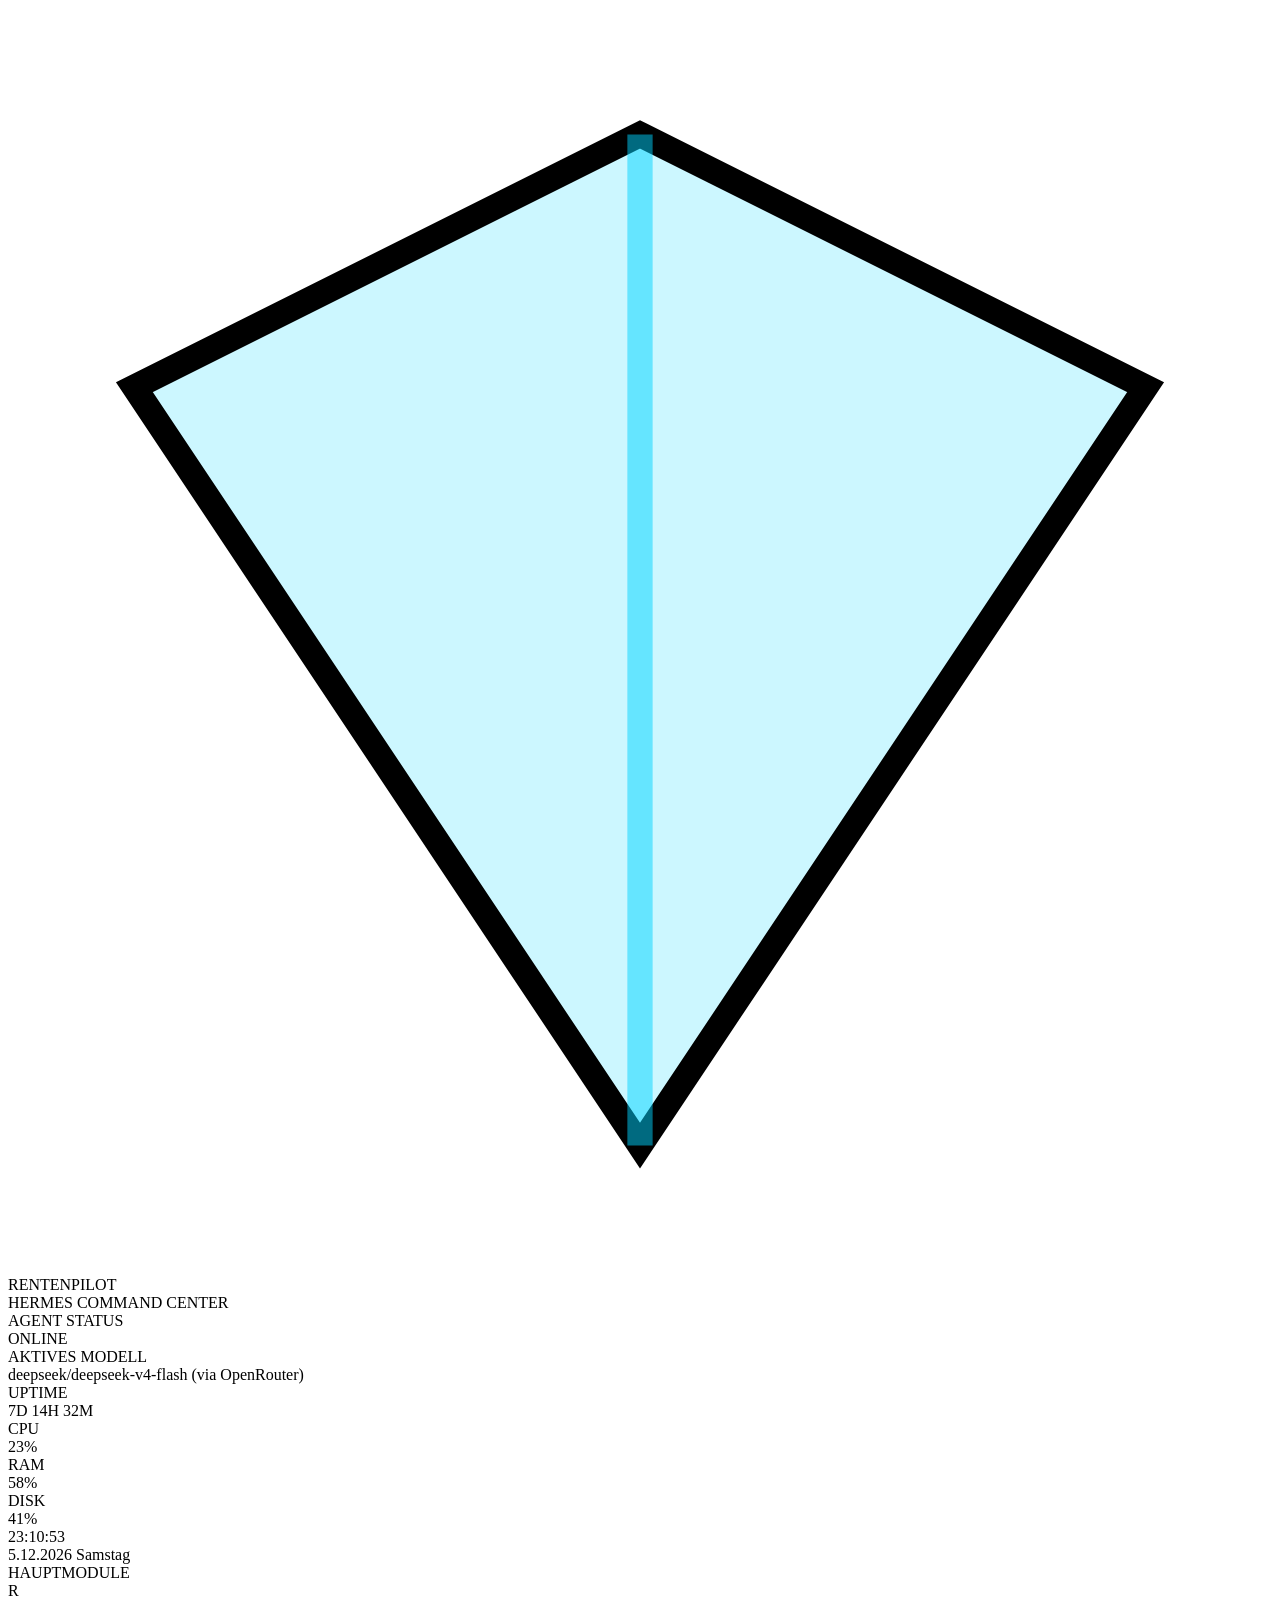
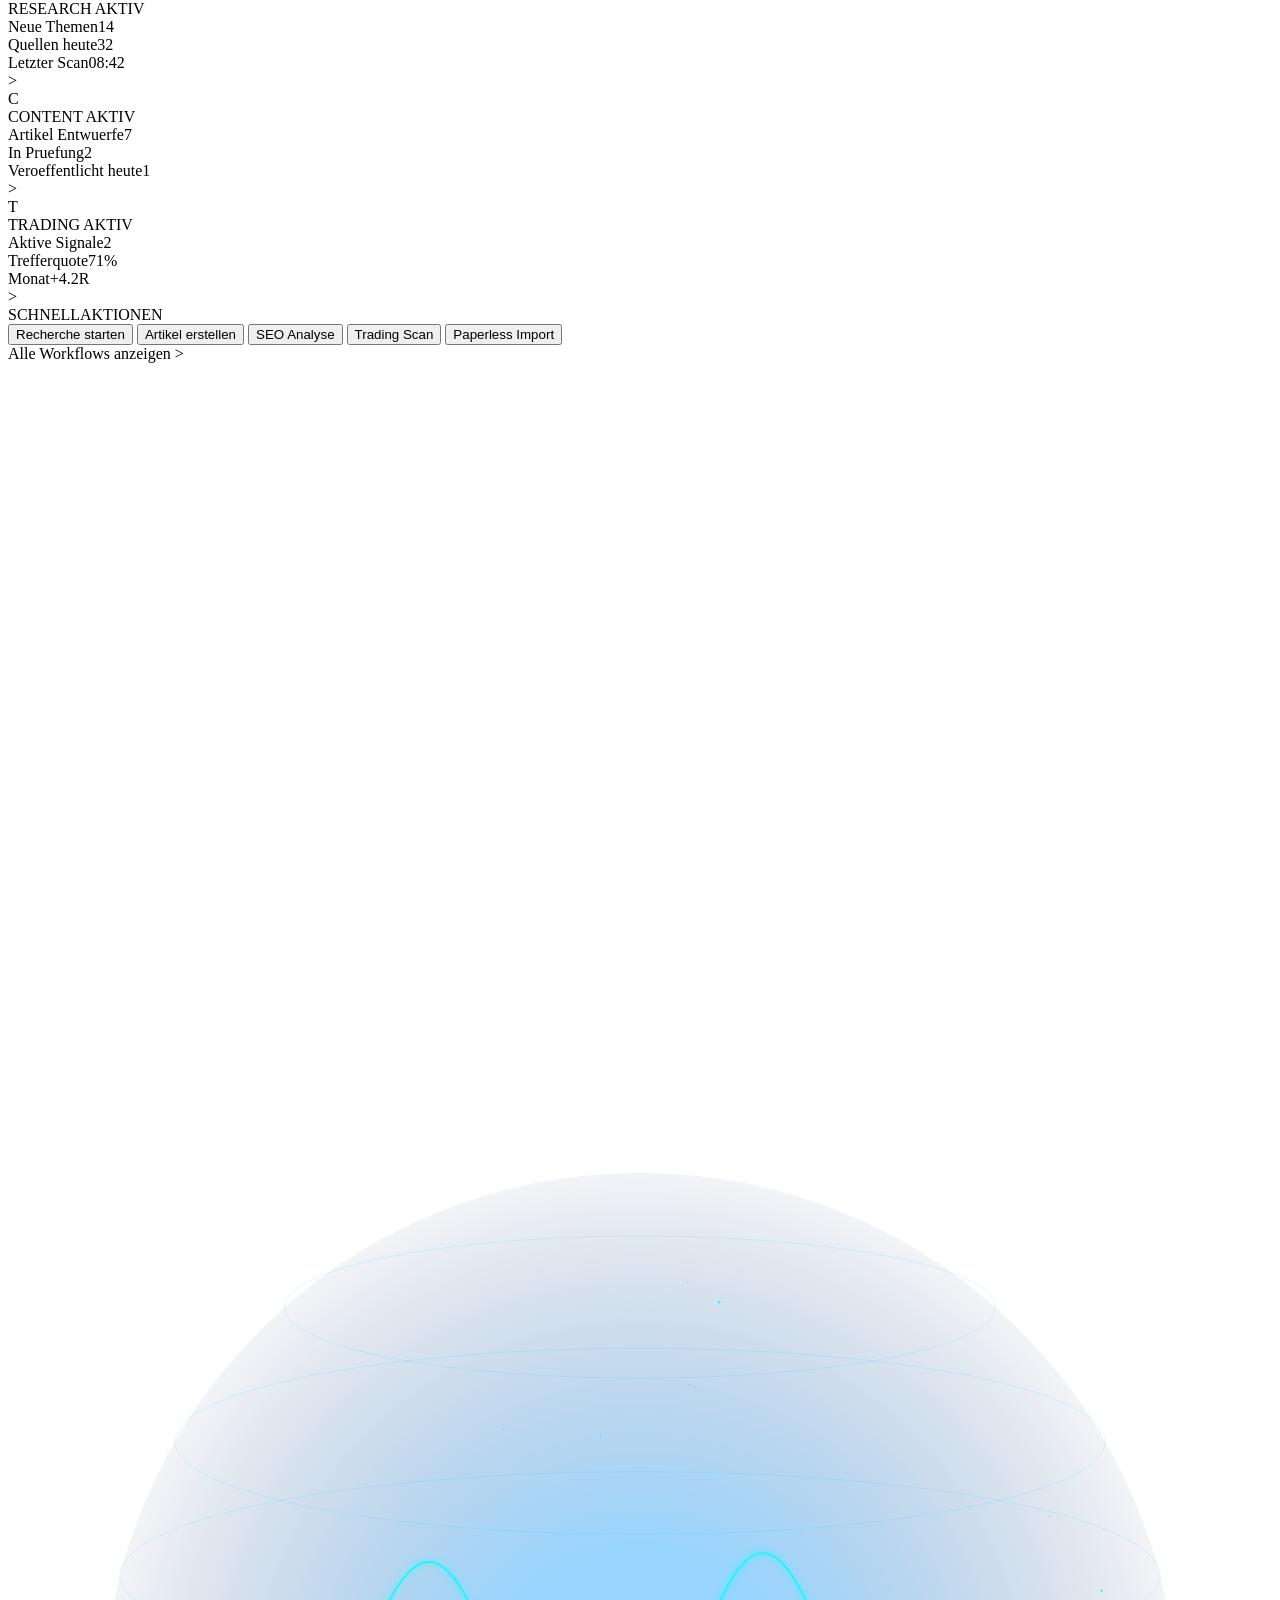
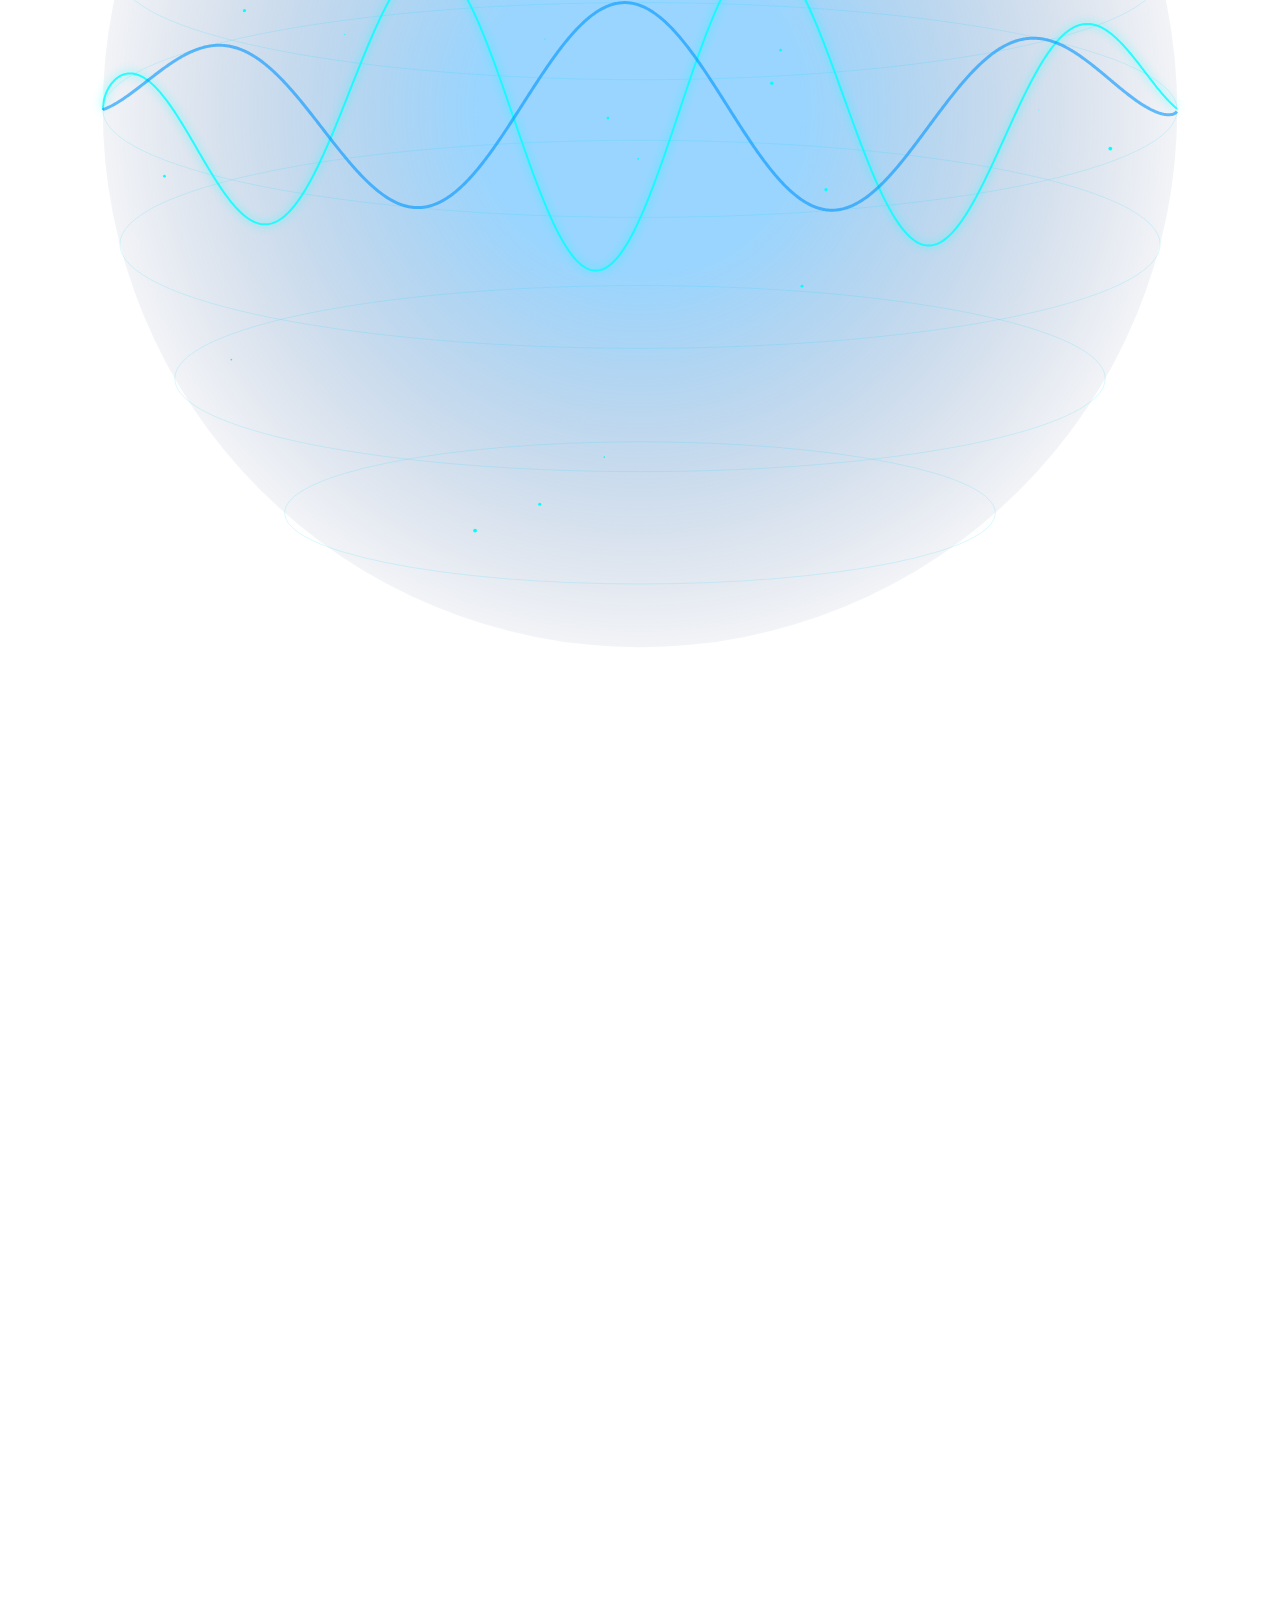
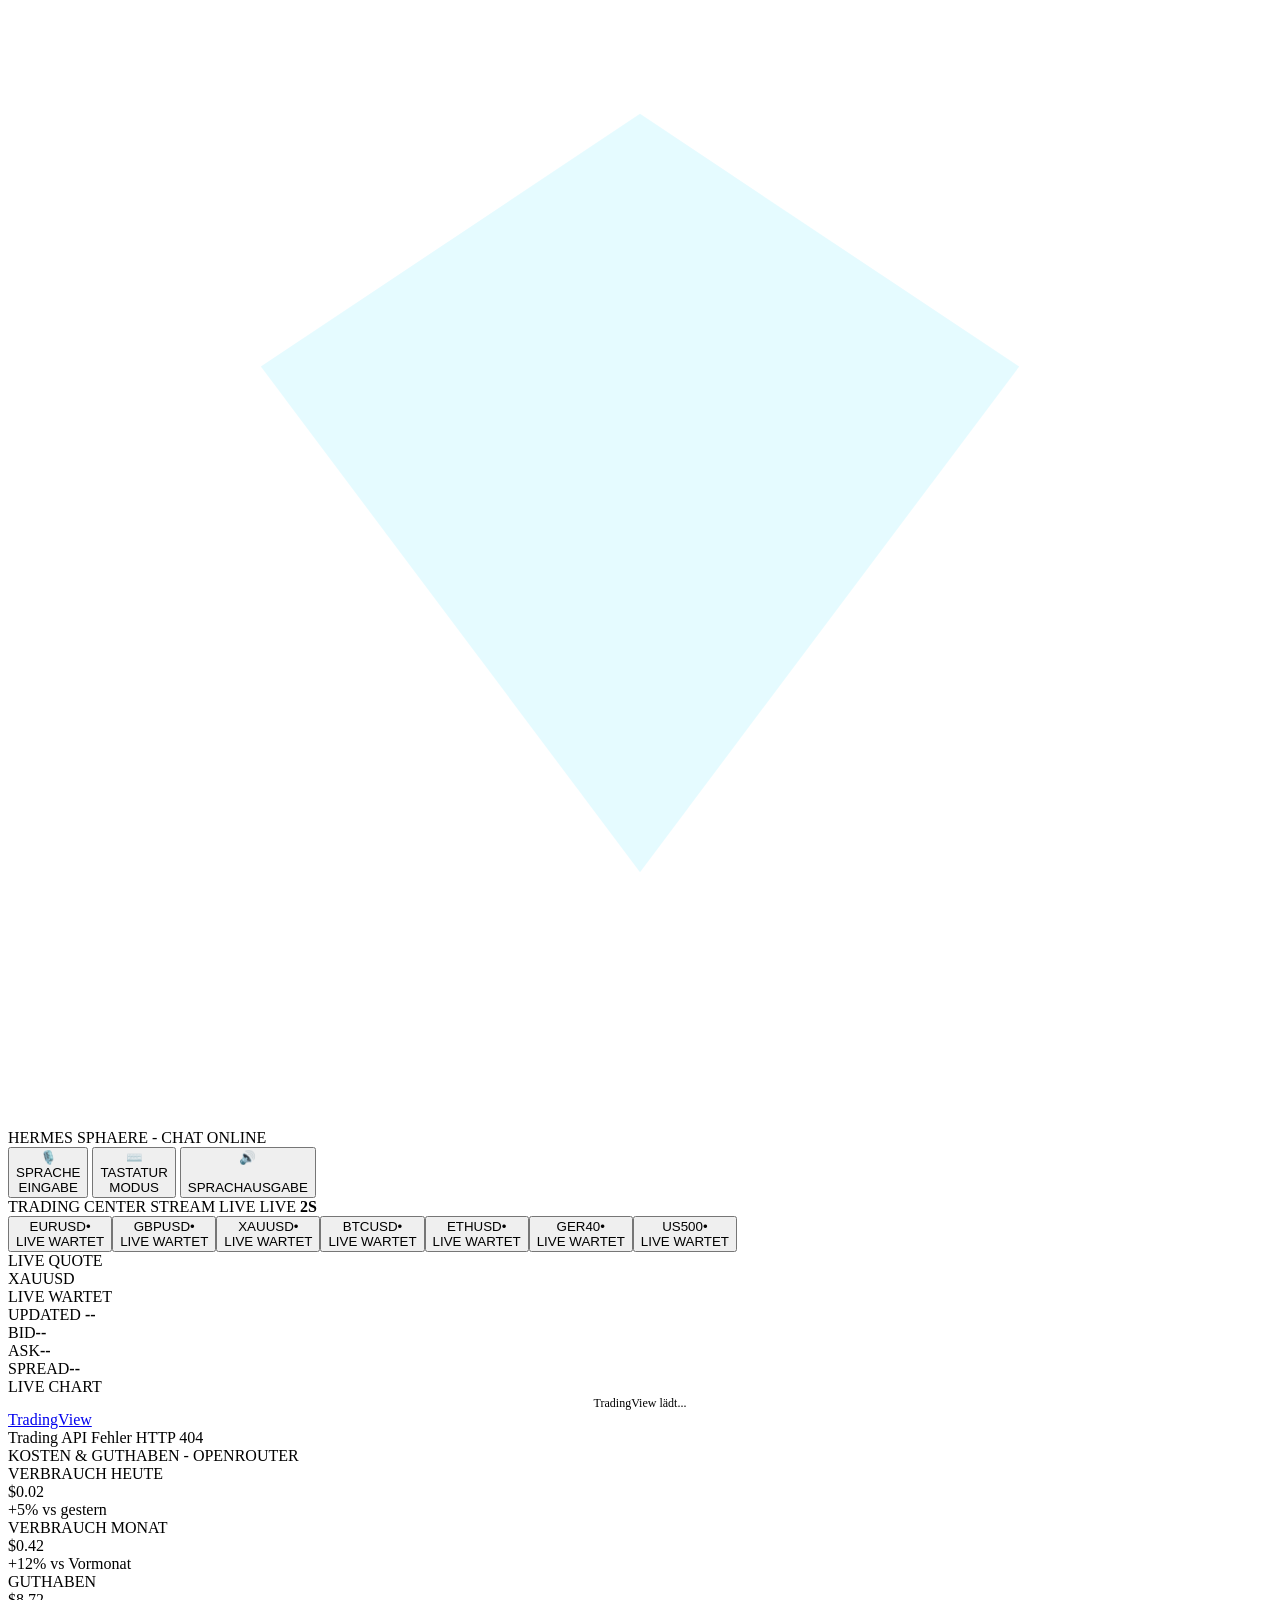
==== commit e4e1b55e: "Fix chat encoding text" ====
--- a/app/templates/index.html
+++ b/app/templates/index.html
@@ -529,6 +529,8 @@
     function setSphereIdle() {
         sphereState = 'idle';
         sphereContainer.classList.remove('sphere-thinking', 'sphere-error', 'sphere-speaking', 'sphere-listening');
+        sphereContainer.classList.remove('sphere-success');
+        sphereContainer.classList.add('sphere-idle');
         hermesStatusText.textContent = 'IDLE';
         hermesStatusText.classList.remove('error-text');
         hermesStatusText.classList.add('visible'); // Show IDLE text
@@ -536,6 +538,7 @@
 
     function setSphereThinking() {
         sphereState = 'thinking';
+        sphereContainer.classList.remove('sphere-idle', 'sphere-success');
         sphereContainer.classList.remove('sphere-error', 'sphere-speaking', 'sphere-listening');
         sphereContainer.classList.add('sphere-thinking');
         hermesStatusText.textContent = 'HERMES DENKT...';
@@ -543,8 +546,21 @@
         hermesStatusText.classList.remove('error-text');
     }
 
+    function setSphereSuccess() {
+        sphereState = 'success';
+        sphereContainer.classList.remove('sphere-idle', 'sphere-thinking', 'sphere-error', 'sphere-speaking', 'sphere-listening');
+        sphereContainer.classList.add('sphere-success');
+        hermesStatusText.textContent = 'ERFOLG';
+        hermesStatusText.classList.add('visible');
+        hermesStatusText.classList.remove('error-text');
+        setTimeout(function () {
+            if (sphereState === 'success') setSphereIdle();
+        }, 1200);
+    }
+
     function setSphereError() {
         sphereState = 'error';
+        sphereContainer.classList.remove('sphere-idle', 'sphere-success');
         sphereContainer.classList.remove('sphere-thinking', 'sphere-speaking', 'sphere-listening');
         sphereContainer.classList.add('sphere-error');
         hermesStatusText.textContent = 'VERBINDUNGSFEHLER';
@@ -555,6 +571,7 @@
 
     function setSphereSpeaking() {
         sphereState = 'speaking';
+        sphereContainer.classList.remove('sphere-idle', 'sphere-success');
         sphereContainer.classList.remove('sphere-thinking', 'sphere-error', 'sphere-listening');
         sphereContainer.classList.add('sphere-speaking');
         hermesStatusText.textContent = 'HERMES SPRICHT...';
@@ -564,8 +581,10 @@
 
     function setSphereListening() {
         sphereState = 'listening';
+        sphereContainer.classList.remove('sphere-idle', 'sphere-success');
         sphereContainer.classList.remove('sphere-thinking', 'sphere-error', 'sphere-speaking');
         sphereContainer.classList.add('sphere-listening');
+        hermesStatusText.textContent = 'HERMES HÖRT ZU...';
         hermesStatusText.textContent = 'HERMES HÃƒâ€“RT ZU...';
         hermesStatusText.classList.add('visible');
         hermesStatusText.classList.remove('error-text');
@@ -618,6 +637,7 @@
         answerBox.appendChild(cur);
 
         answerBox.scrollTop = answerBox.scrollHeight;
+        answerBox.scrollTo({ top: answerBox.scrollHeight, behavior: 'auto' });
     }
 
     function addMessageToHistory(role, text) {
@@ -811,6 +831,7 @@
             } else {
                 setSphereIdle();
             }
+            setSphereSuccess();
 
         } catch (err) {
             // Netzwerkfehler / API nicht erreichbar
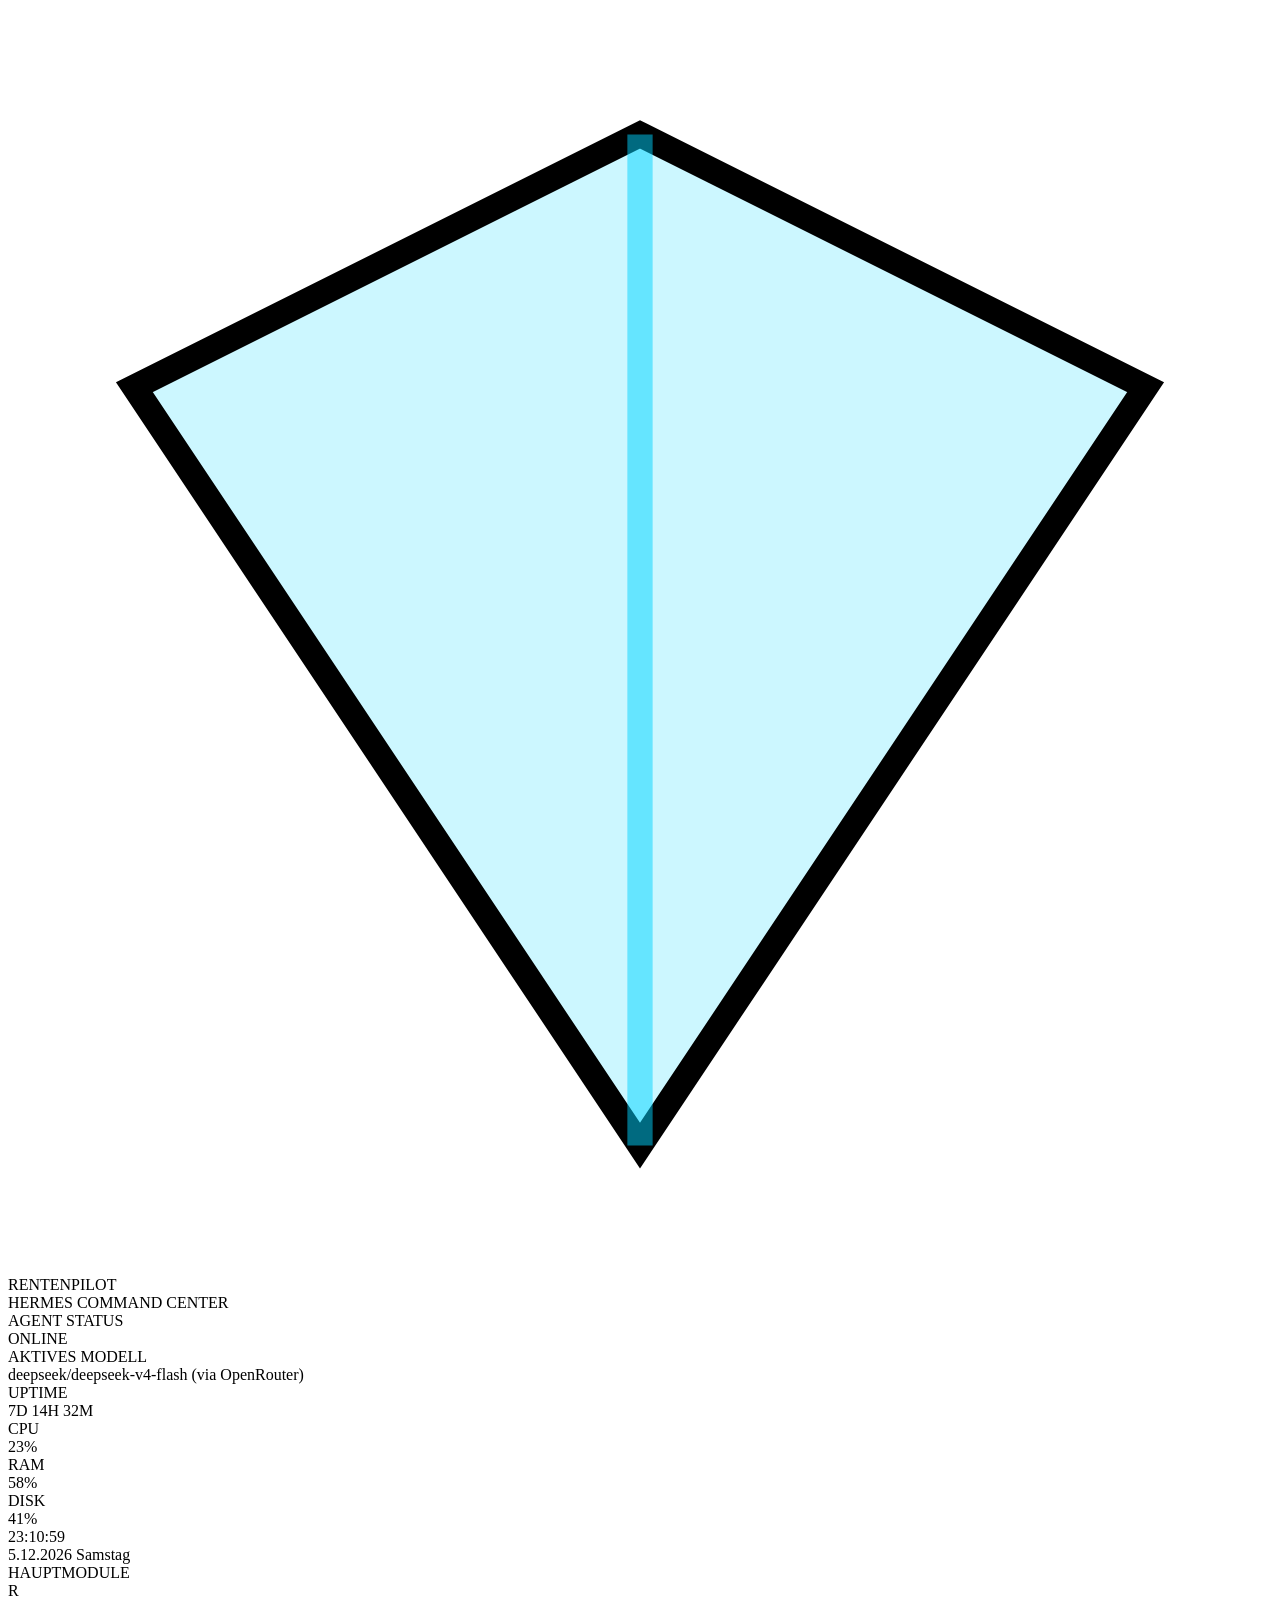
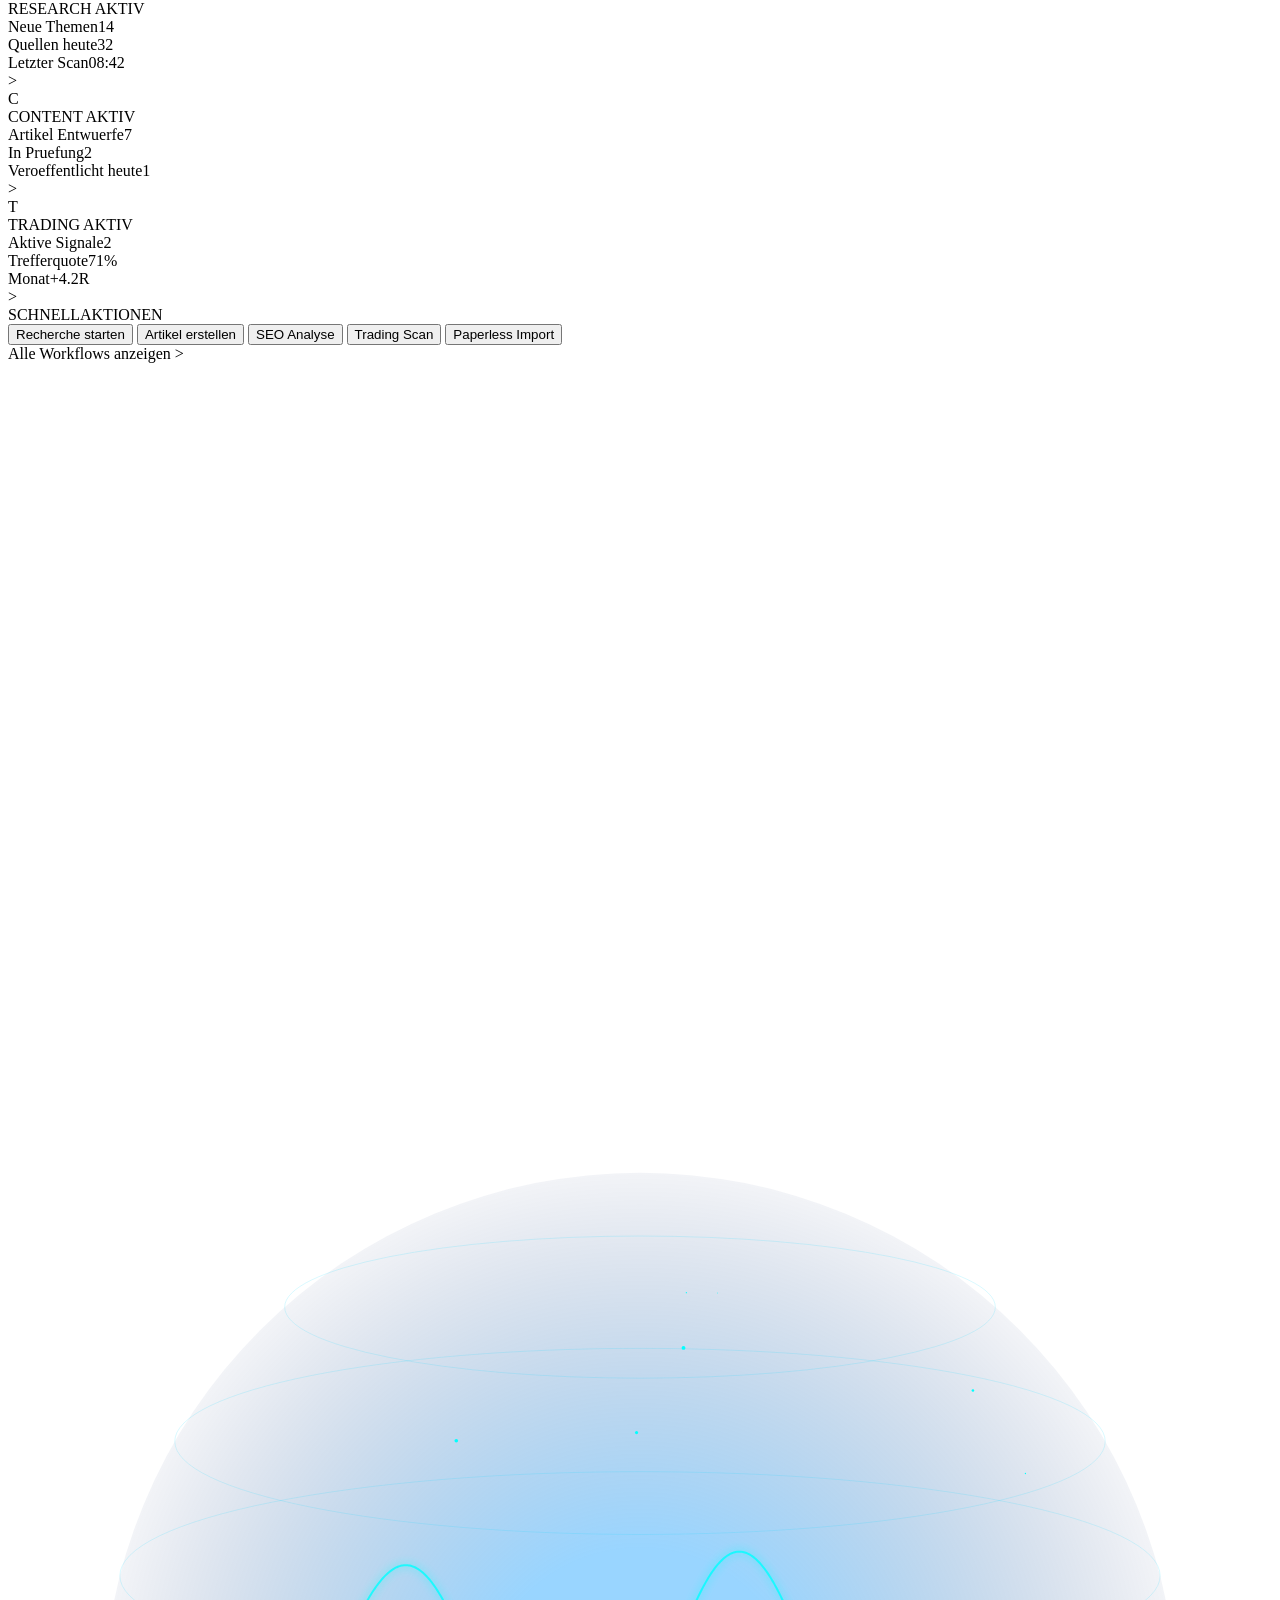
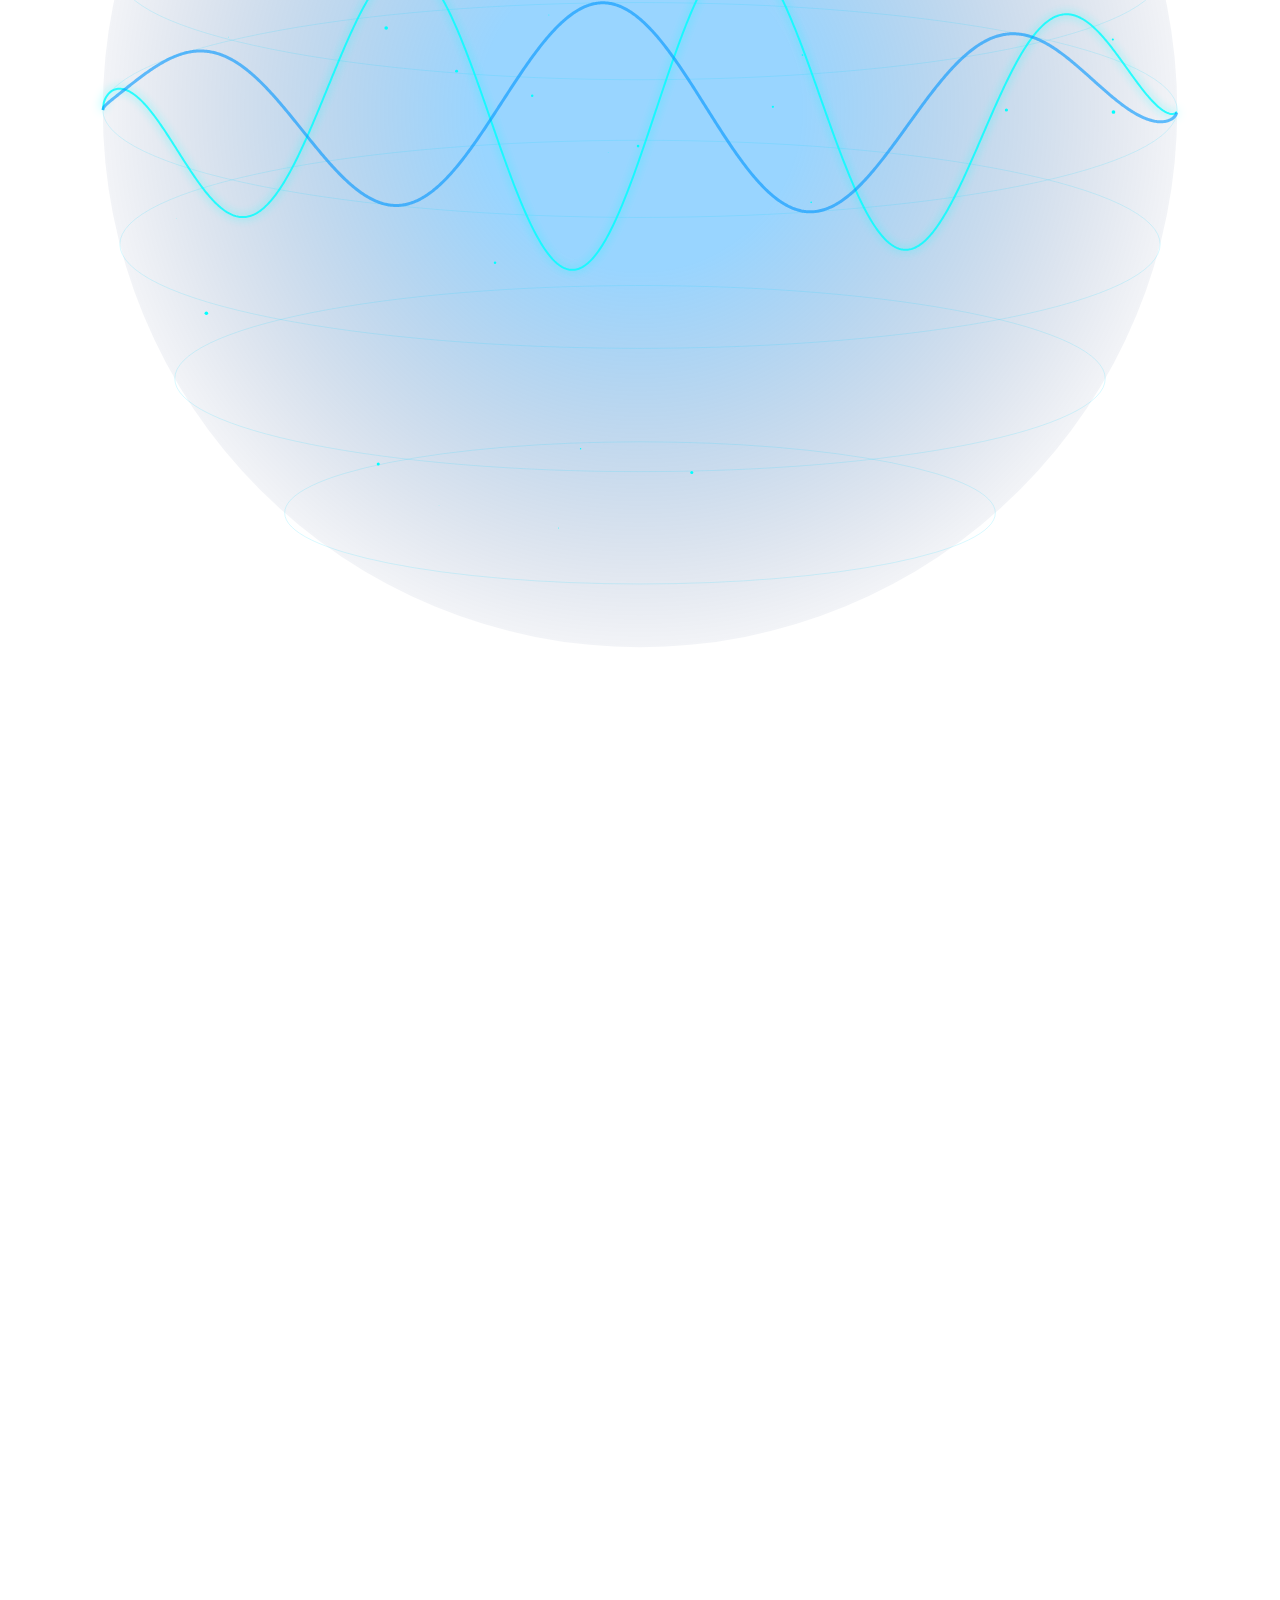
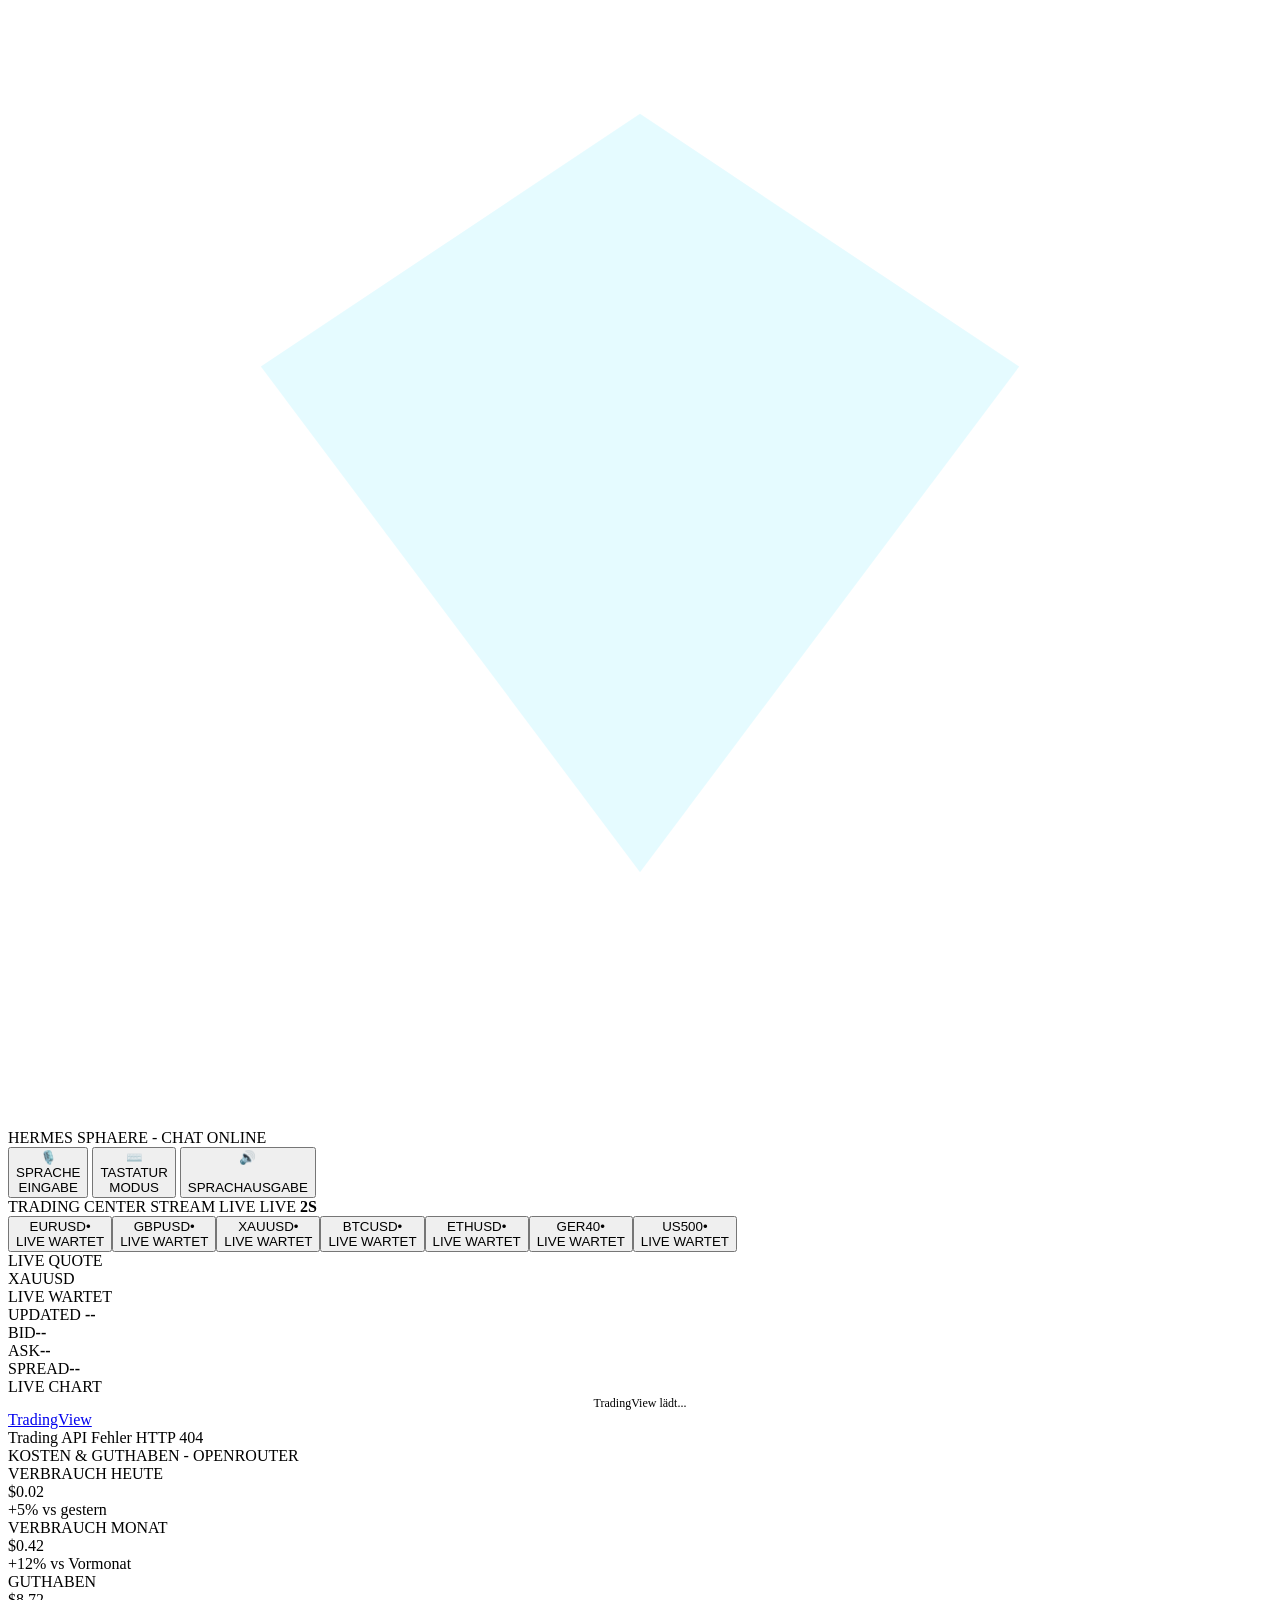
==== commit db2814a7: "Restore working dashboard and cTrader live stream" ====
--- a/app/templates/index.html
+++ b/app/templates/index.html
@@ -584,8 +584,7 @@
         sphereContainer.classList.remove('sphere-idle', 'sphere-success');
         sphereContainer.classList.remove('sphere-thinking', 'sphere-error', 'sphere-speaking');
         sphereContainer.classList.add('sphere-listening');
-        hermesStatusText.textContent = 'HERMES HÖRT ZU...';
-        hermesStatusText.textContent = 'HERMES HÃƒâ€“RT ZU...';
+        hermesStatusText.textContent = 'Hermes hoert zu...';
         hermesStatusText.classList.add('visible');
         hermesStatusText.classList.remove('error-text');
     }
@@ -733,7 +732,7 @@
             isListening = true;
             micBtn.classList.add('mic-active');
             setSphereListening();
-            chatInput.placeholder = "Hermes hÃƒÂ¶rt zu...";
+            chatInput.placeholder = "Hermes hoert zu...";
         };
         
         recognition.onresult = (event) => {
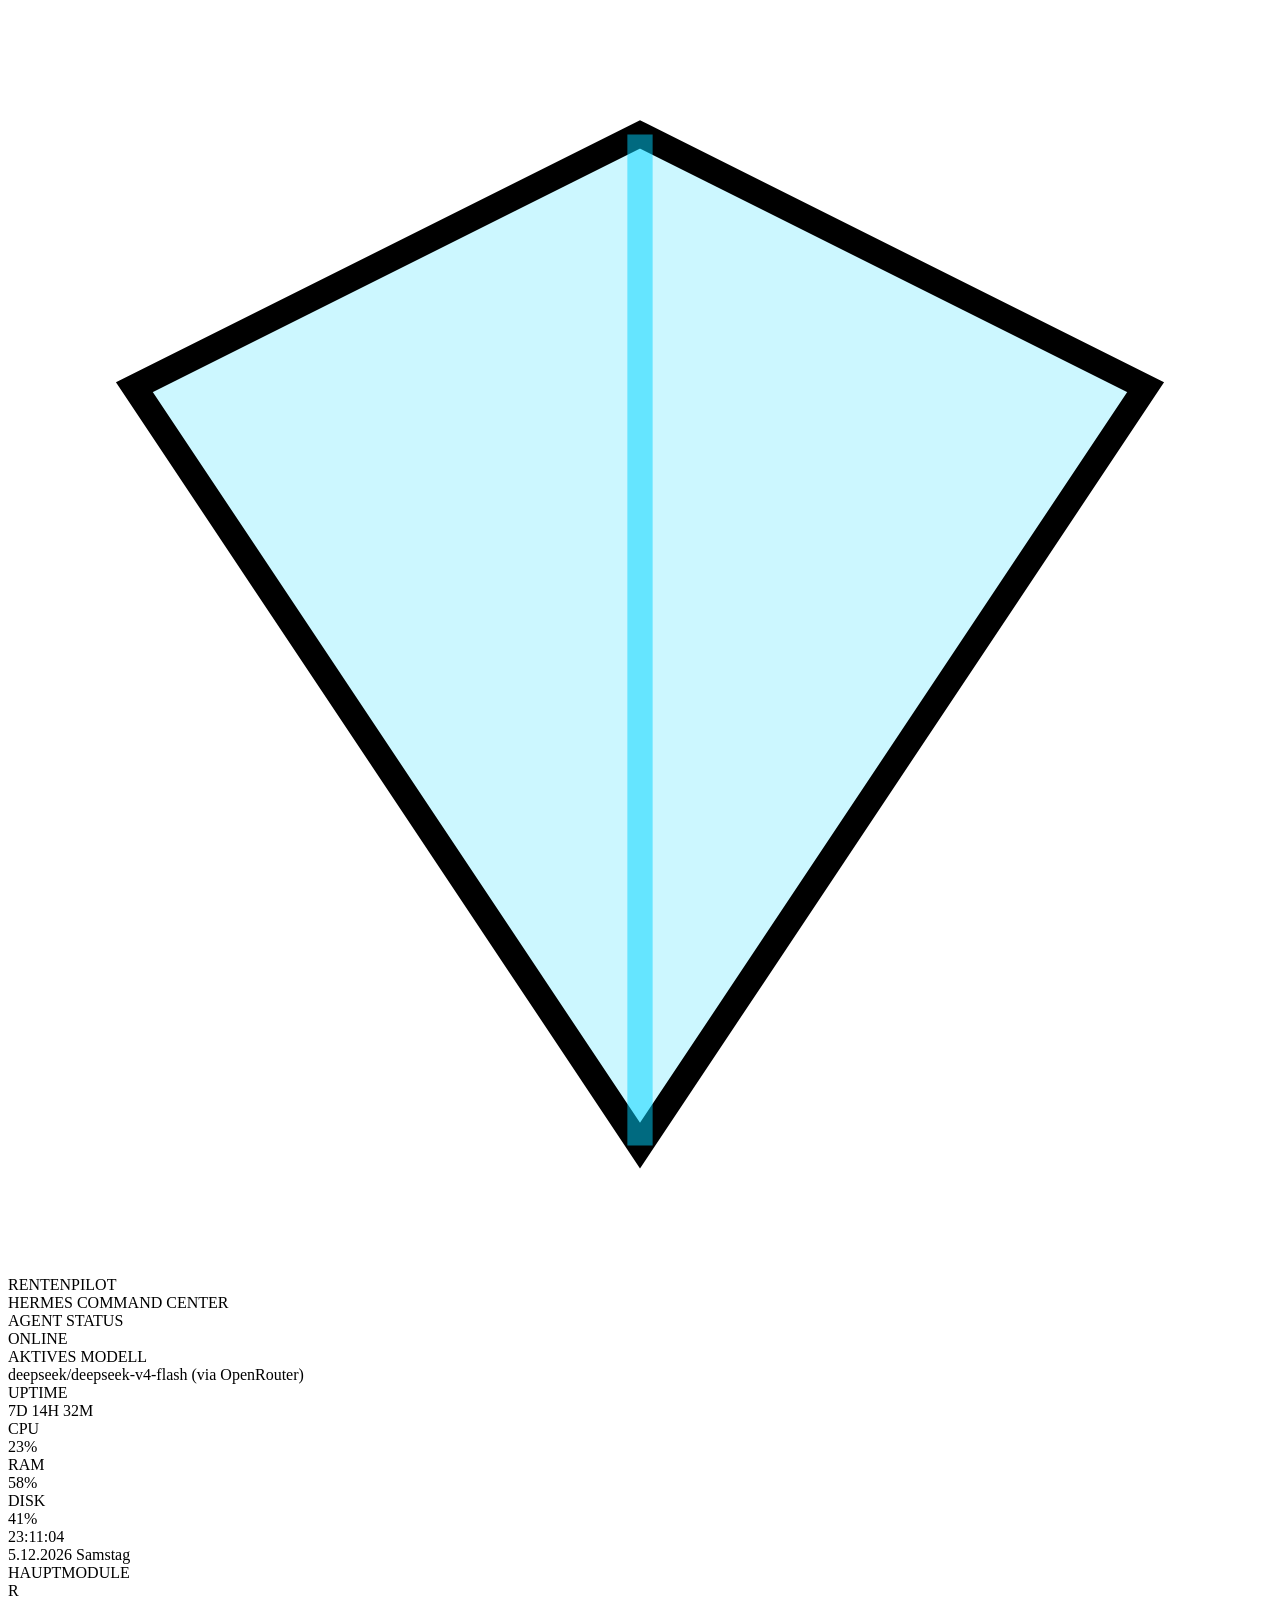
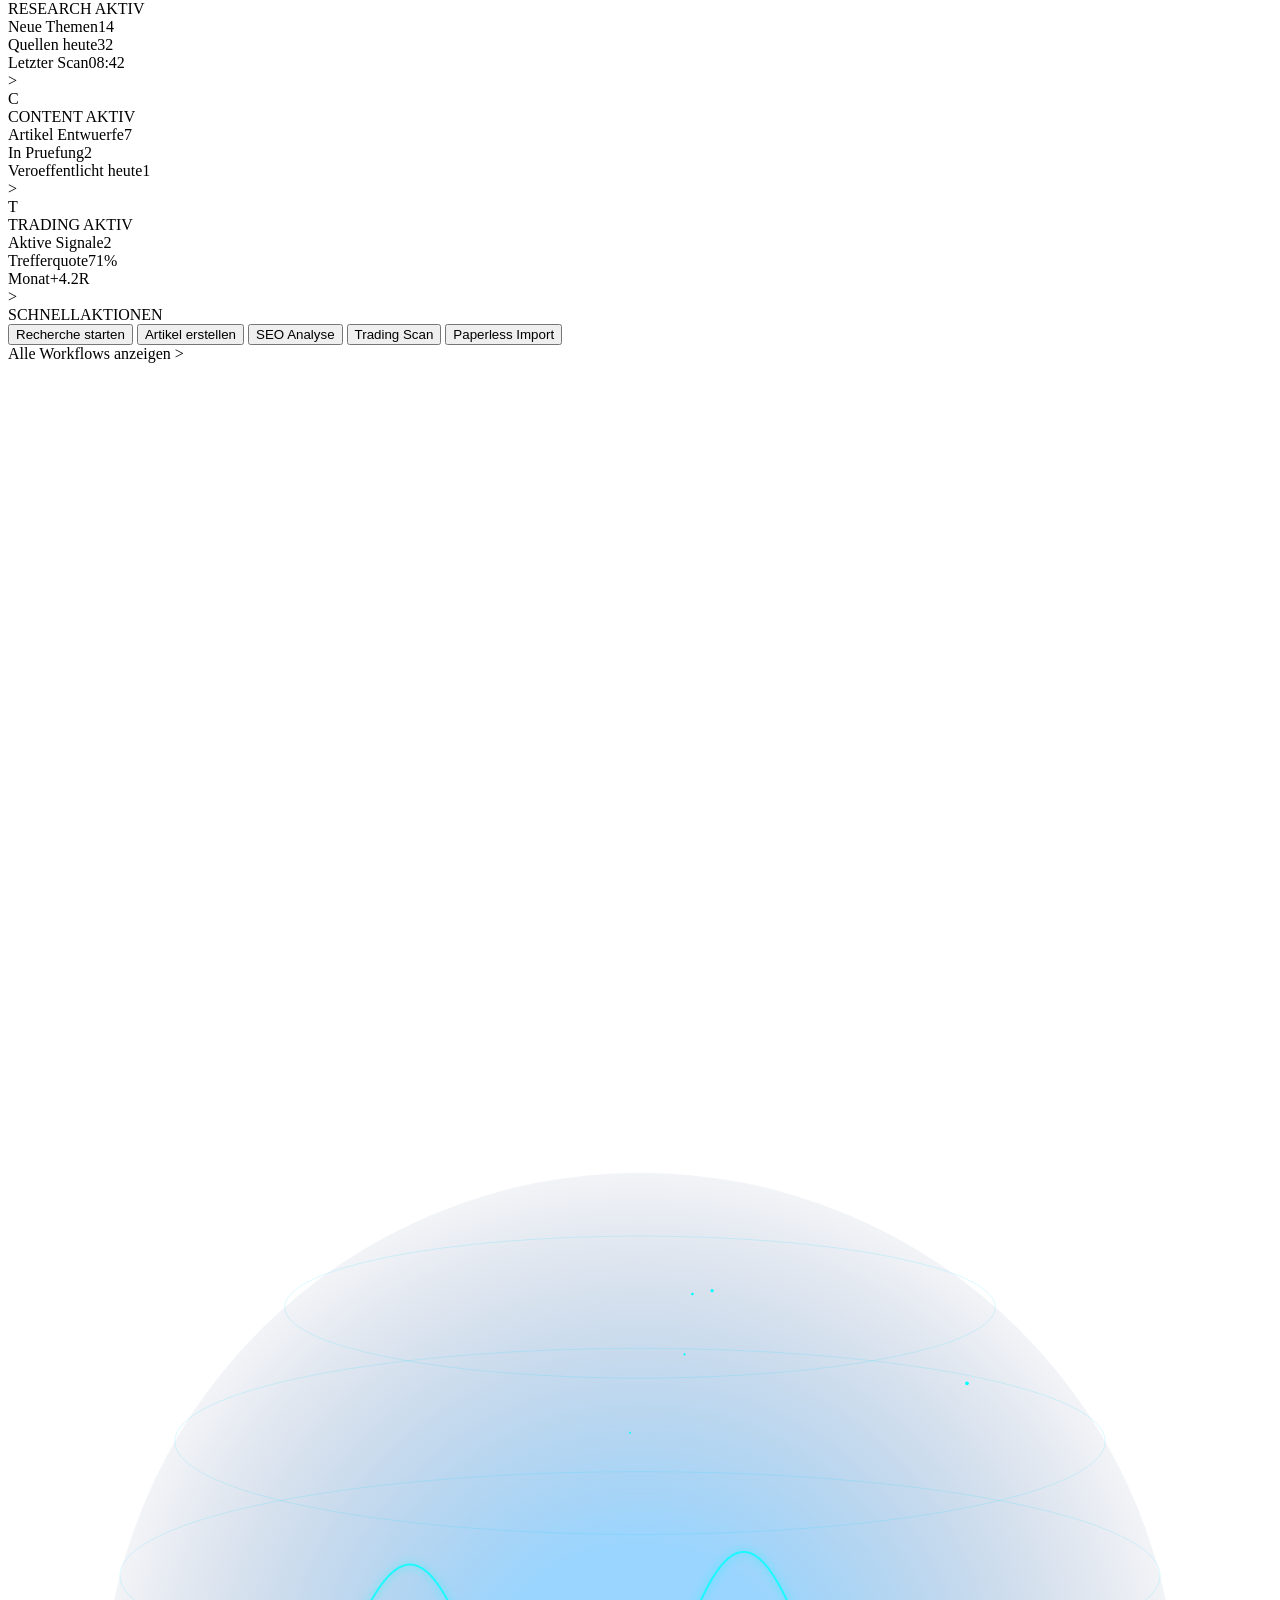
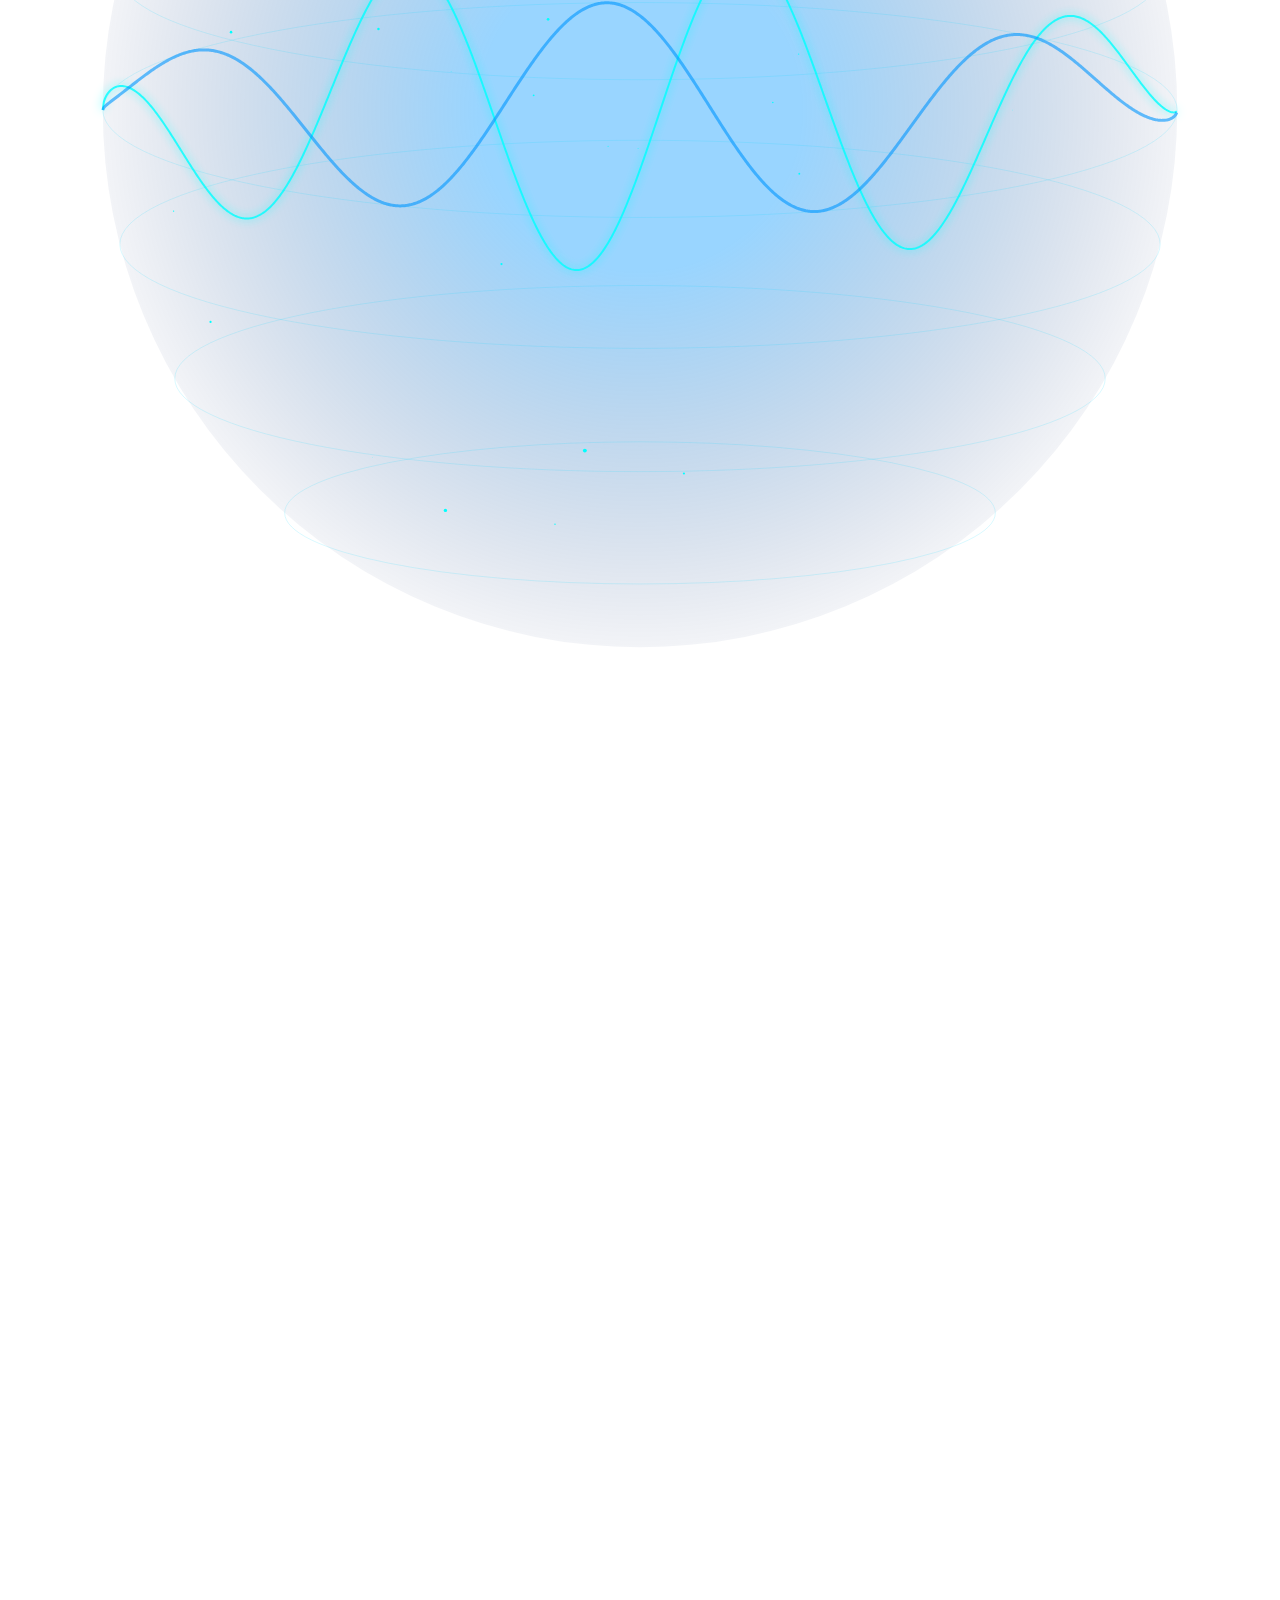
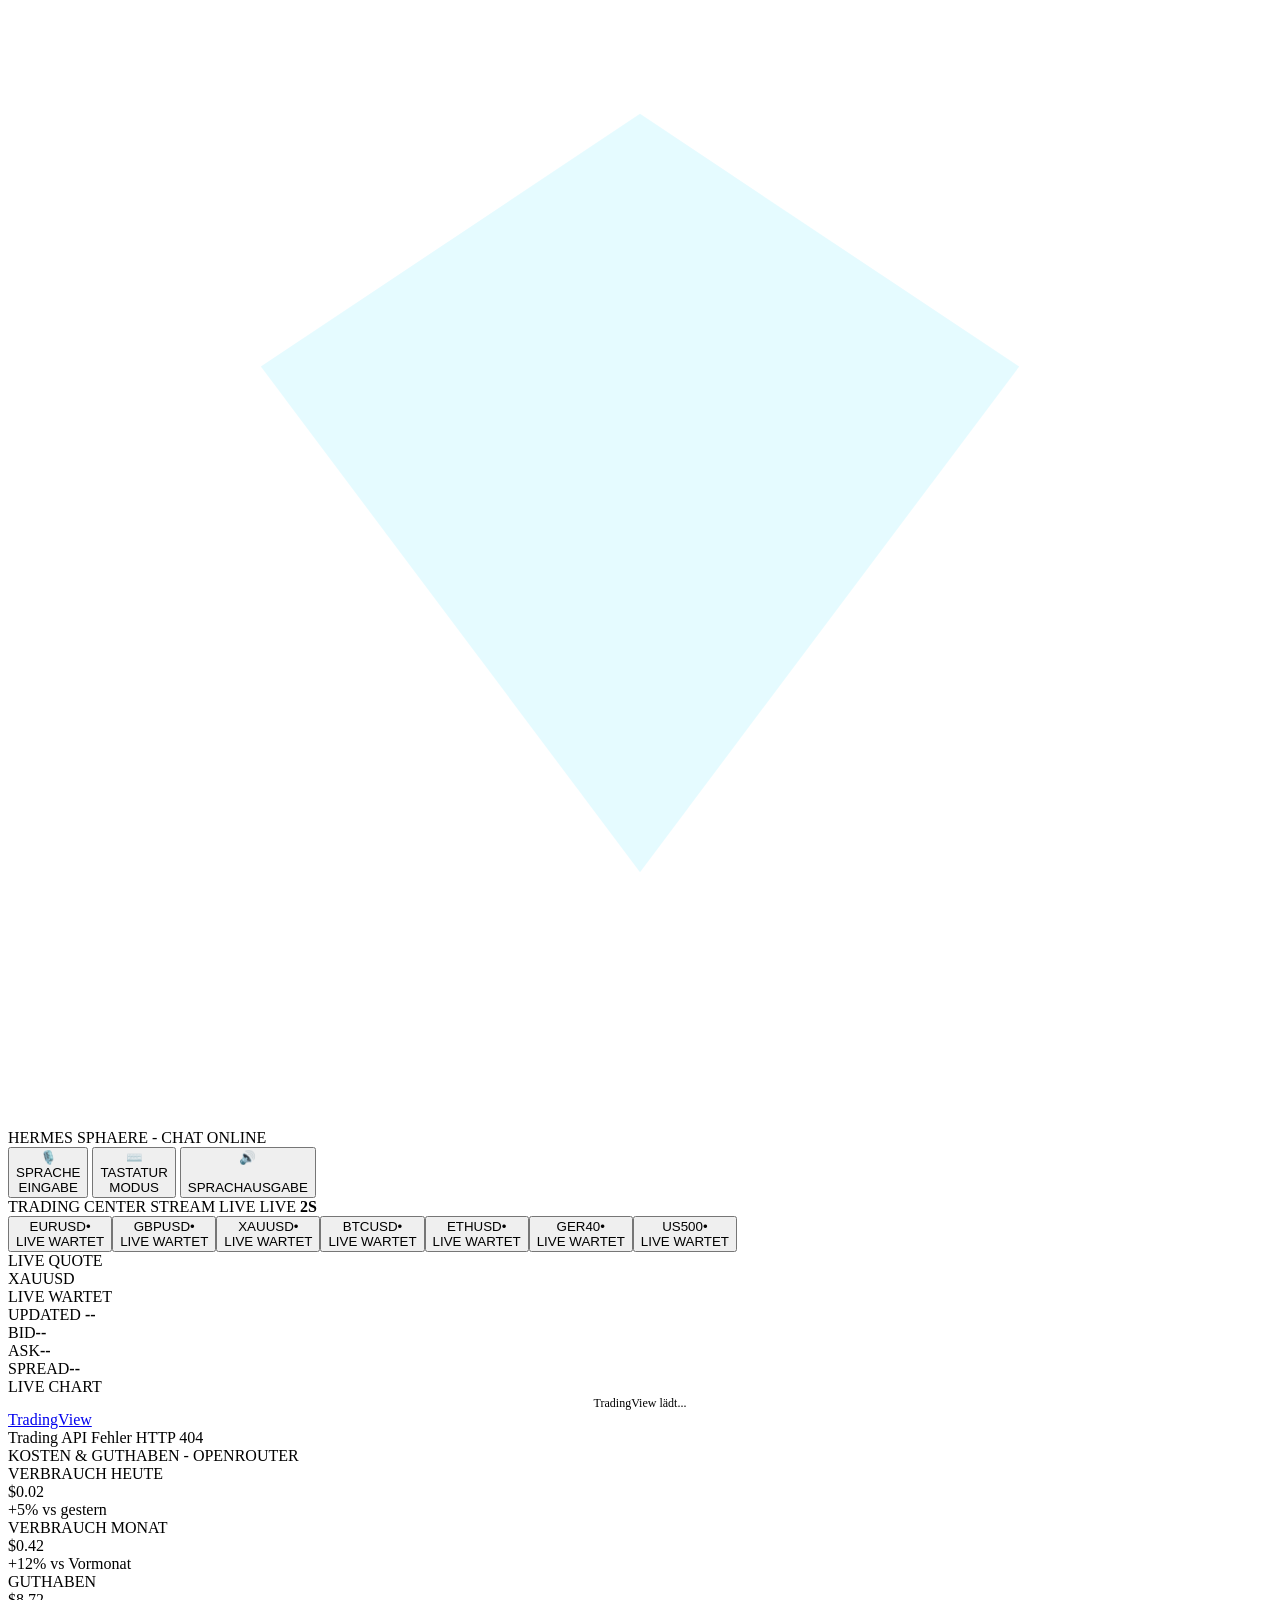
==== commit b59244f0: "Add dynamic Hermes status and agent display" ====
--- a/app/templates/index.html
+++ b/app/templates/index.html
@@ -880,6 +880,39 @@
             if (uptimeEl)       uptimeEl.textContent       = d.system_uptime_text || 'Ã¢â‚¬â€œ';
             if (hermesUptimeEl) hermesUptimeEl.textContent = d.hermes_uptime_text || 'Ã¢â‚¬â€œ';
 
+            try {
+                const hermesRes = await fetch('/api/hermes_status', { cache: 'no-store' });
+                if (hermesRes.ok) {
+                    const hermes = await hermesRes.json();
+                    if (hermesStatusText) {
+                        hermesStatusText.textContent = [
+                            hermes.status || 'unknown',
+                            hermes.cli_available ? 'CLI OK' : 'CLI OFF',
+                            hermes.chat_busy ? 'BUSY' : 'IDLE'
+                        ].join(' | ');
+                        hermesStatusText.classList.add('visible');
+                        hermesStatusText.classList.remove('error-text');
+                    }
+                    const agentsBox = document.getElementById('hi-agents');
+                    const agentsContainer = document.getElementById('hi-agents-container');
+                    if (agentsBox && agentsContainer) {
+                        const agents = Array.isArray(hermes.agents) ? hermes.agents : [];
+                        agentsBox.innerHTML = agents.map(agent => {
+                            const status = agent && agent.status ? String(agent.status) : 'unknown';
+                            const available = agent && typeof agent.available === 'boolean' ? agent.available : false;
+                            return '<div class="al-row"><span>' +
+                                String(agent && agent.name ? agent.name : 'unknown') +
+                                '</span><span>' +
+                                status +
+                                (available ? ' • available' : ' • unavailable') +
+                                '</span></div>';
+                        }).join('');
+                        agentsContainer.style.display = agents.length ? 'flex' : 'none';
+                        agentsBox.style.display = agents.length ? 'block' : 'none';
+                    }
+                }
+            } catch (_) {}
+
             // CPU
             const cpuPct  = parseFloat(d.cpu_percent)  || 0;
             const cpuEl   = document.getElementById('live-cpu');
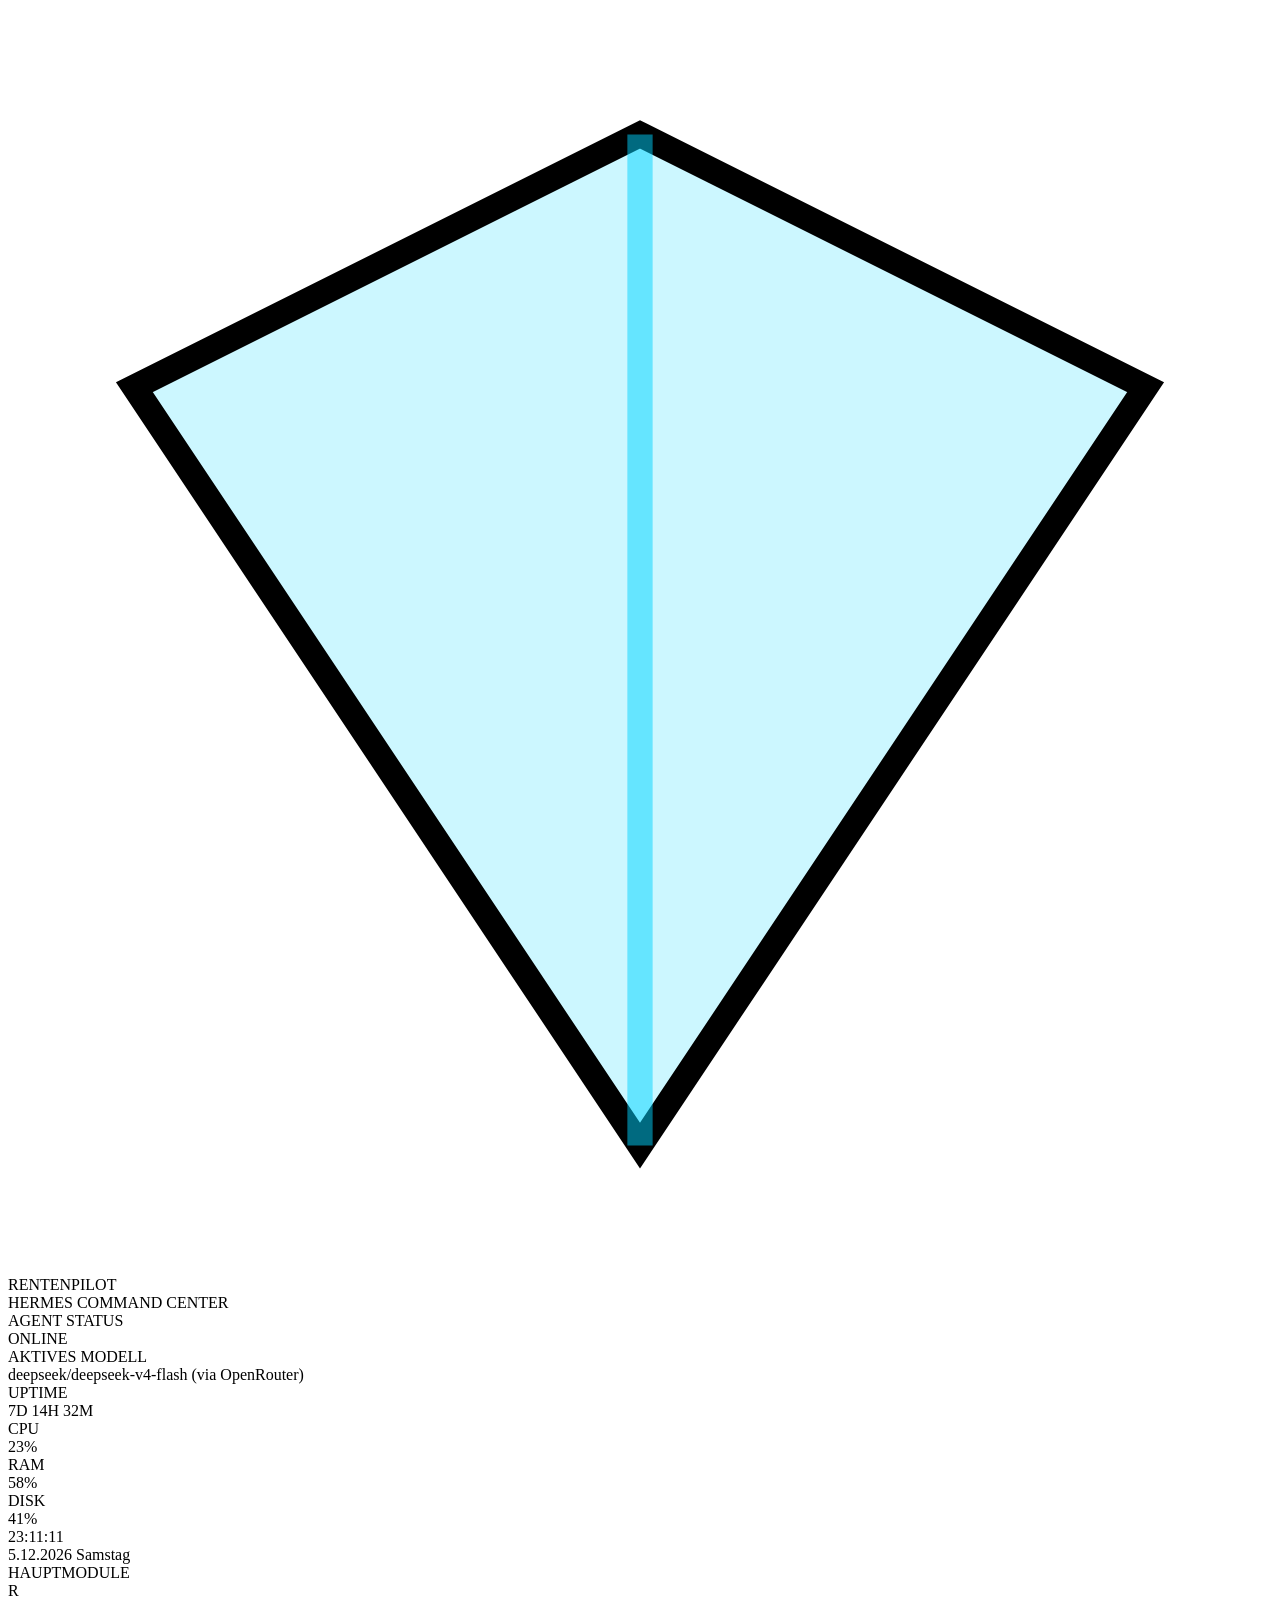
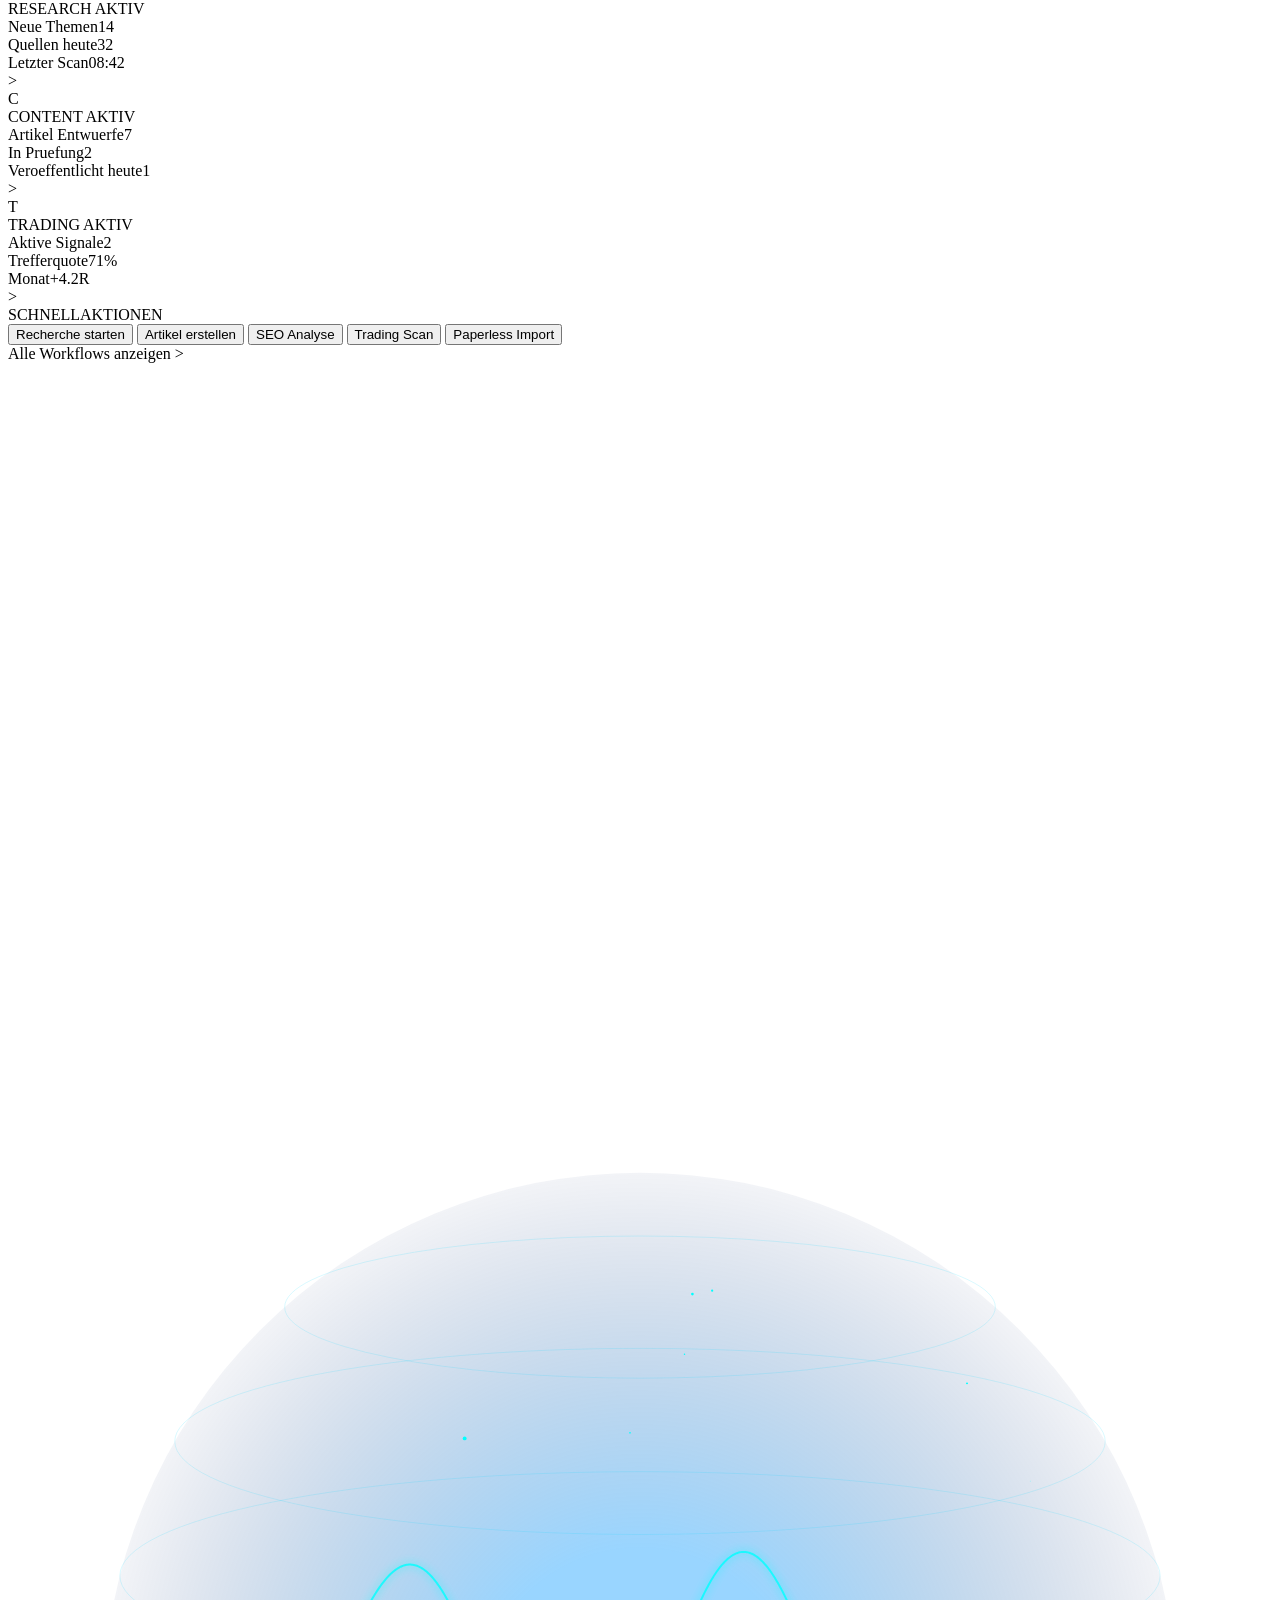
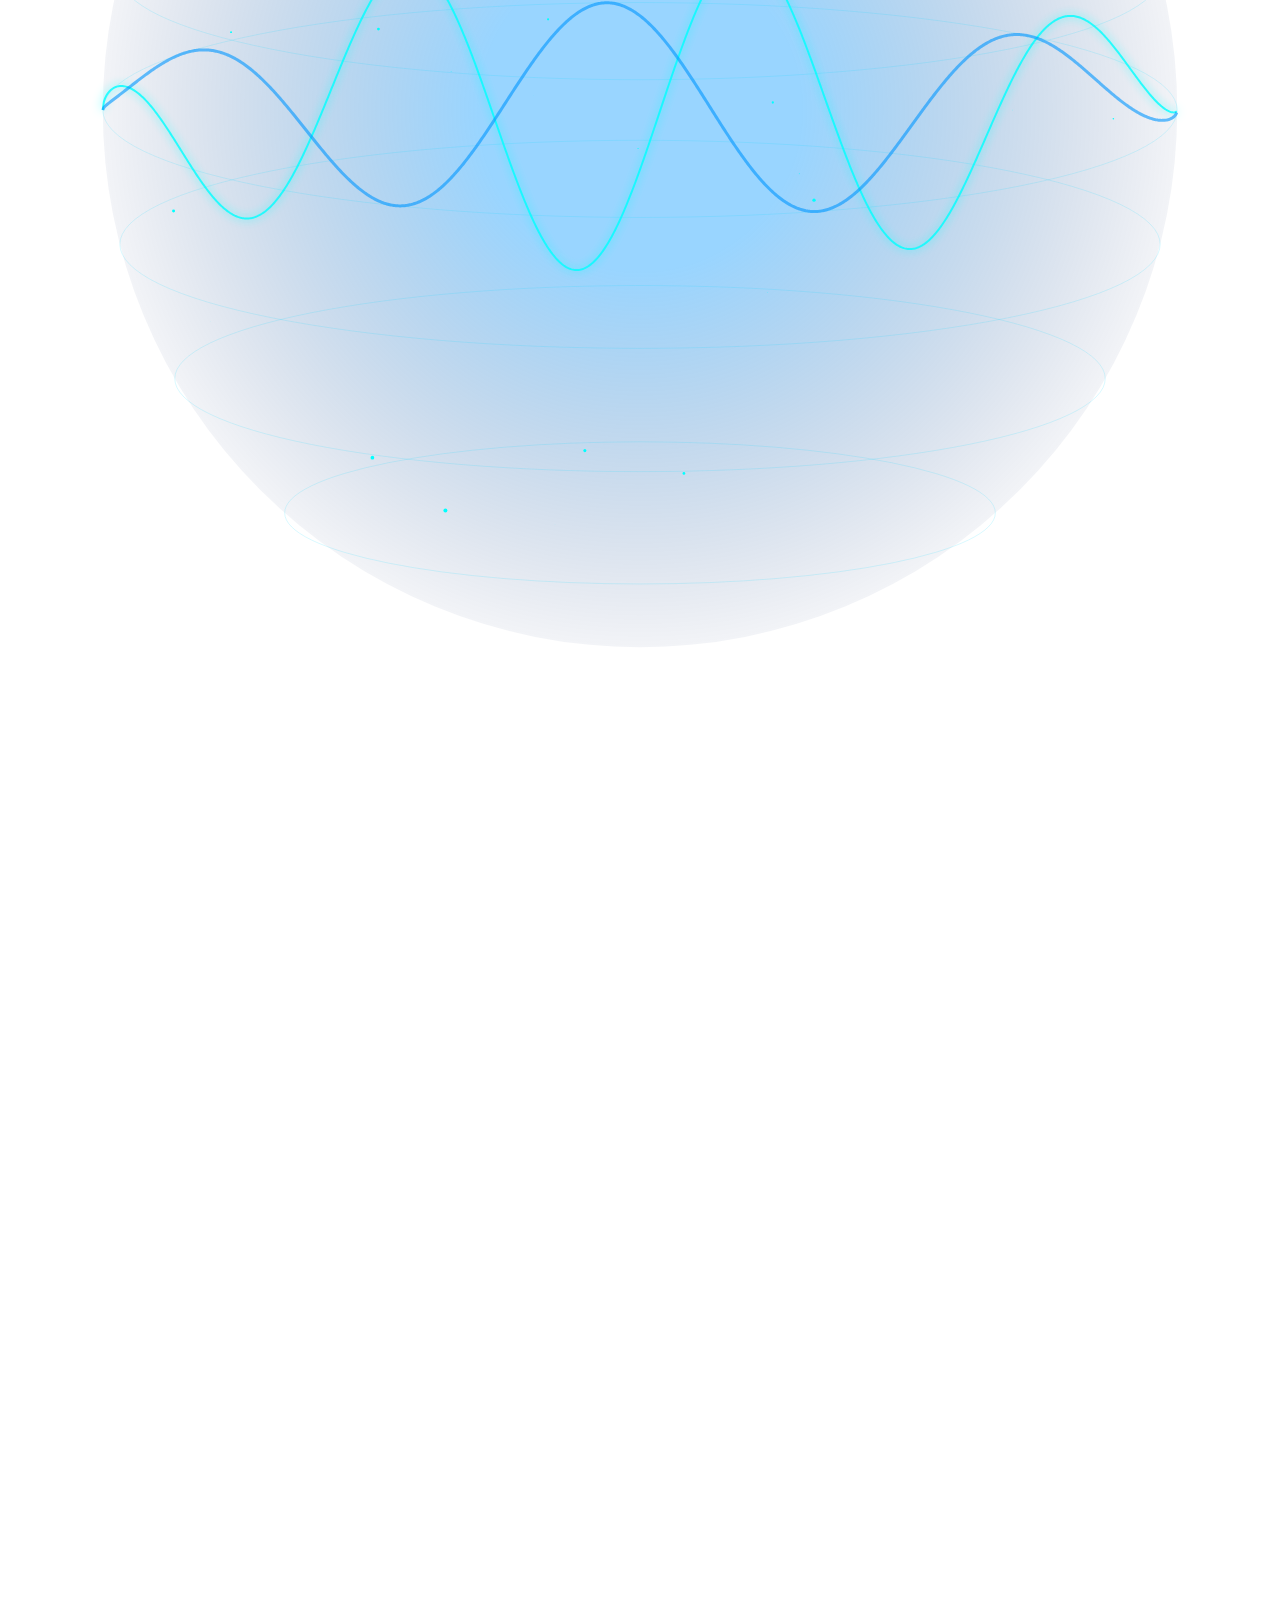
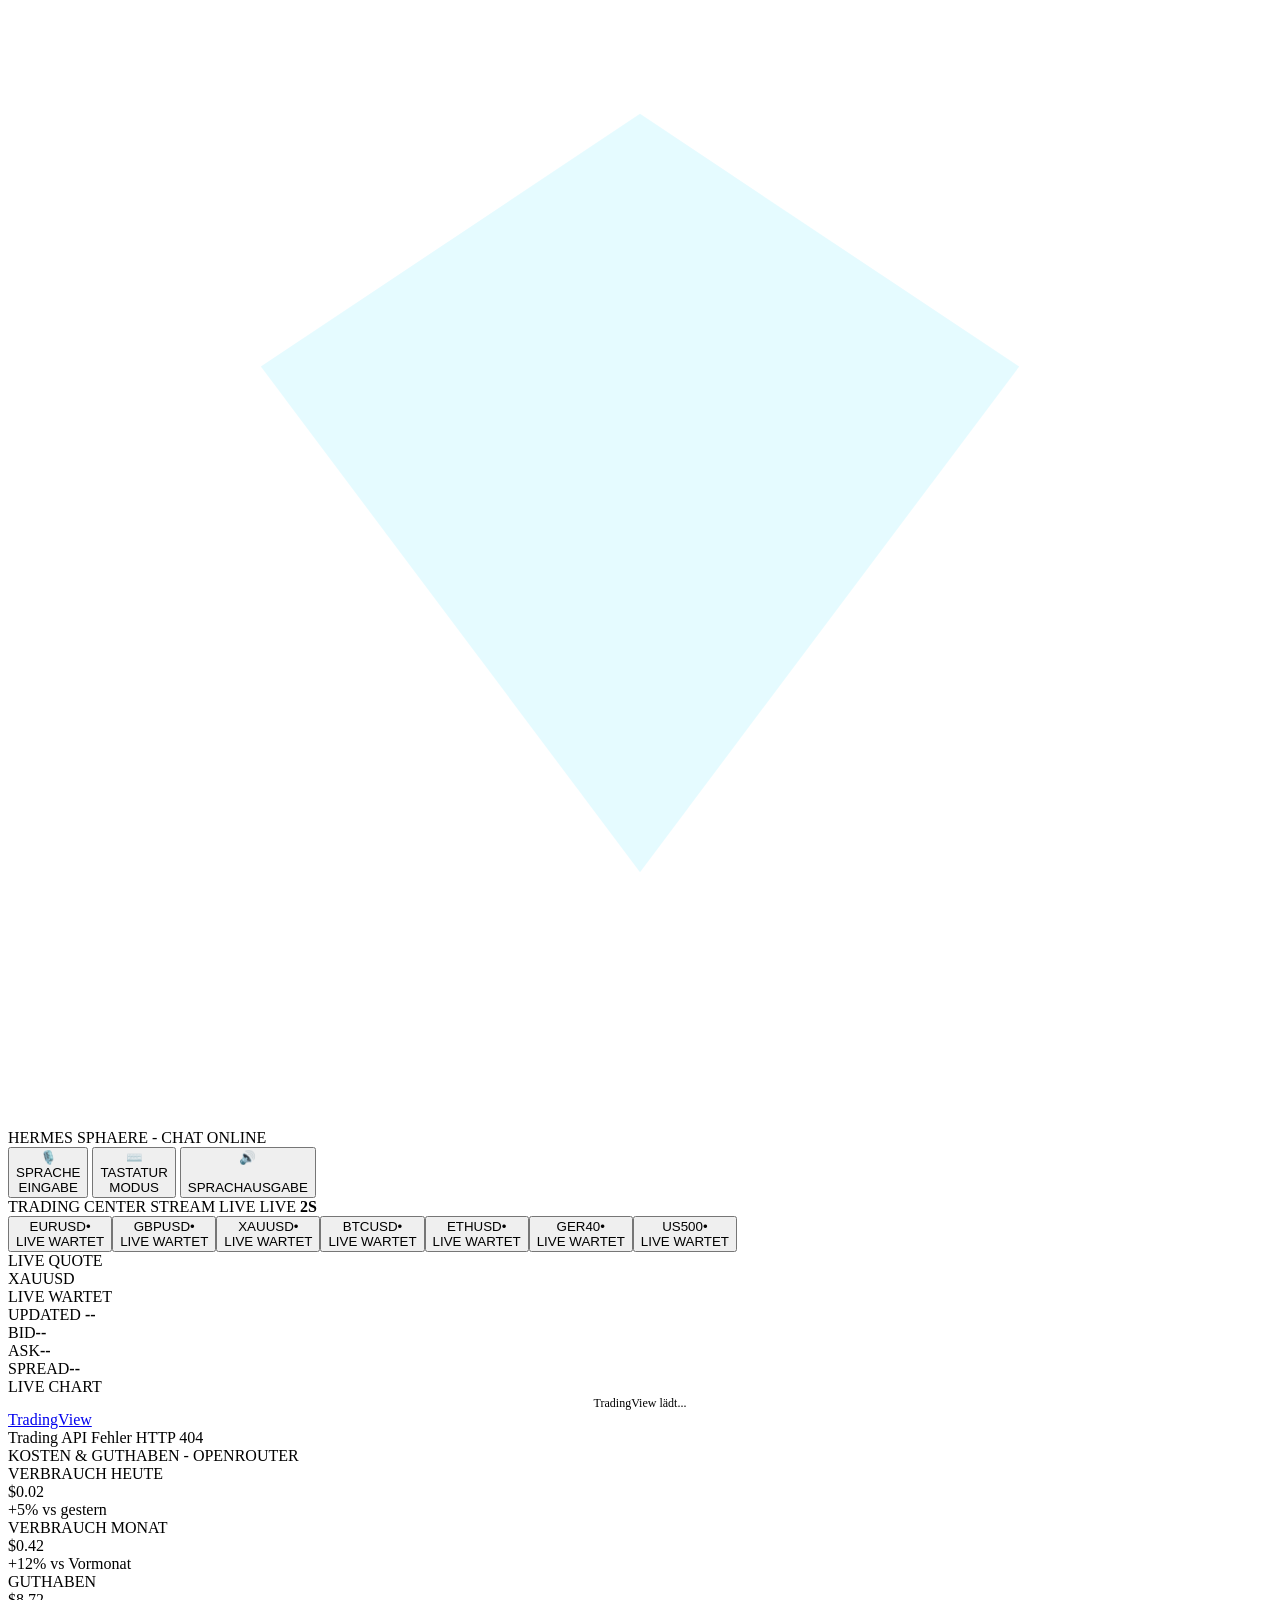
==== commit 1a4d9521: "Connect dashboard tiles to real status endpoints" ====
--- a/app/templates/index.html
+++ b/app/templates/index.html
@@ -885,10 +885,13 @@
                 if (hermesRes.ok) {
                     const hermes = await hermesRes.json();
                     if (hermesStatusText) {
+                        const responseMs = Number.isFinite(Number(hermes.response_time_ms)) ? Number(hermes.response_time_ms) : null;
                         hermesStatusText.textContent = [
-                            hermes.status || 'unknown',
                             hermes.cli_available ? 'CLI OK' : 'CLI OFF',
-                            hermes.chat_busy ? 'BUSY' : 'IDLE'
+                            hermes.env_loaded ? 'ENV OK' : 'ENV OFF',
+                            hermes.api_key_present ? 'API KEY OK' : 'API KEY OFF',
+                            responseMs !== null ? ('RT ' + responseMs + 'ms') : 'RT --',
+                            hermes.last_error ? ('ERR ' + String(hermes.last_error).slice(0, 48)) : 'ERR none'
                         ].join(' | ');
                         hermesStatusText.classList.add('visible');
                         hermesStatusText.classList.remove('error-text');
@@ -907,8 +910,8 @@
                                 (available ? ' • available' : ' • unavailable') +
                                 '</span></div>';
                         }).join('');
-                        agentsContainer.style.display = agents.length ? 'flex' : 'none';
-                        agentsBox.style.display = agents.length ? 'block' : 'none';
+                        agentsContainer.style.display = 'flex';
+                        agentsBox.style.display = 'block';
                     }
                 }
             } catch (_) {}
@@ -1027,6 +1030,277 @@
 
     updateOpenRouterData();
     setInterval(updateOpenRouterData, 30000);
+
+    async function updateResearchData() {
+        try {
+            const res = await fetch('/api/research/status', { cache: 'no-store' });
+            if (!res.ok) {
+                console.warn('api/research/status: HTTP', res.status);
+                return;
+            }
+            const data = await res.json();
+            const researchCard = document.getElementById('mod-research');
+            if (!researchCard) return;
+            const rows = researchCard.querySelectorAll('.mod-row span:last-child');
+            if (rows[0]) rows[0].textContent = data.status || 'not_implemented';
+            if (rows[1]) rows[1].textContent = data.available ? 'yes' : 'no';
+            if (rows[2]) rows[2].textContent = data.last_run || '--';
+            researchCard.setAttribute('data-research-queue', String(data.queue_size ?? ''));
+            researchCard.setAttribute('data-research-error', String(data.last_error || ''));
+        } catch (err) {
+            console.warn('Research-Daten konnten nicht geladen werden:', err.message);
+        }
+    }
+
+    updateResearchData();
+    setInterval(updateResearchData, 30000);
+
+    async function updateContentData() {
+        try {
+            const res = await fetch('/api/content/status', { cache: 'no-store' });
+            if (!res.ok) {
+                console.warn('api/content/status: HTTP', res.status);
+                return;
+            }
+            const data = await res.json();
+            const contentCard = document.getElementById('mod-content');
+            if (!contentCard) return;
+            const rows = contentCard.querySelectorAll('.mod-row span:last-child');
+            if (rows[0]) rows[0].textContent = data.status || 'not_implemented';
+            if (rows[1]) rows[1].textContent = data.available ? 'yes' : 'no';
+            if (rows[2]) rows[2].textContent = data.last_run || '--';
+            contentCard.setAttribute('data-content-queue', String(data.queue_size ?? ''));
+            contentCard.setAttribute('data-content-error', String(data.last_error || ''));
+        } catch (err) {
+            console.warn('Content-Daten konnten nicht geladen werden:', err.message);
+        }
+    }
+
+    updateContentData();
+    setInterval(updateContentData, 30000);
+
+    async function updateQualityData() {
+        try {
+            const res = await fetch('/api/quality/status', { cache: 'no-store' });
+            if (!res.ok) {
+                console.warn('api/quality/status: HTTP', res.status);
+                return;
+            }
+            const data = await res.json();
+            const qcCard = document.querySelector('.qc-list')?.closest('.panel');
+            if (!qcCard) return;
+            const rows = qcCard.querySelectorAll('.qc-row .float-right');
+            if (rows[0]) rows[0].textContent = data.status || 'not_implemented';
+            if (rows[1]) rows[1].textContent = data.available ? 'yes' : 'no';
+            if (rows[2]) rows[2].textContent = data.last_run || '--';
+            if (rows[3]) rows[3].textContent = Array.isArray(data.checks_available) && data.checks_available.length ? String(data.checks_available.length) : '--';
+            const rate = qcCard.querySelector('.qc-rate .text-green');
+            if (rate) rate.textContent = data.queue_size === null || data.queue_size === undefined ? '--' : String(data.queue_size);
+            qcCard.setAttribute('data-quality-error', String(data.last_error || ''));
+        } catch (err) {
+            console.warn('Quality-Daten konnten nicht geladen werden:', err.message);
+        }
+    }
+
+    updateQualityData();
+    setInterval(updateQualityData, 30000);
+
+    async function updatePublisherData() {
+        try {
+            const res = await fetch('/api/publisher/status', { cache: 'no-store' });
+            if (!res.ok) {
+                console.warn('api/publisher/status: HTTP', res.status);
+                return;
+            }
+            const data = await res.json();
+            const publisherCard = document.getElementById('mod-publisher');
+            if (!publisherCard) return;
+            const rows = publisherCard.querySelectorAll('.bmod-row span:last-child');
+            if (rows[0]) rows[0].textContent = data.status || 'not_implemented';
+            if (rows[1]) rows[1].textContent = data.available ? 'yes' : 'no';
+            if (rows[2]) rows[2].textContent = data.last_run || '--';
+            if (rows[3]) rows[3].textContent = data.queue_size === null || data.queue_size === undefined ? '--' : String(data.queue_size);
+            publisherCard.setAttribute('data-publisher-error', String(data.last_error || ''));
+        } catch (err) {
+            console.warn('Publisher-Daten konnten nicht geladen werden:', err.message);
+        }
+    }
+
+    updatePublisherData();
+    setInterval(updatePublisherData, 30000);
+
+    async function updateSocialData() {
+        try {
+            const res = await fetch('/api/social/status', { cache: 'no-store' });
+            if (!res.ok) {
+                console.warn('api/social/status: HTTP', res.status);
+                return;
+            }
+            const data = await res.json();
+            const socialCard = document.getElementById('mod-social');
+            if (!socialCard) return;
+            const rows = socialCard.querySelectorAll('.bmod-row span:last-child');
+            if (rows[0]) rows[0].textContent = data.status || 'not_implemented';
+            if (rows[1]) rows[1].textContent = data.available ? 'yes' : 'no';
+            if (rows[2]) rows[2].textContent = data.last_run || '--';
+            socialCard.setAttribute('data-social-queue', String(data.queue_size ?? ''));
+            socialCard.setAttribute('data-social-error', String(data.last_error || ''));
+        } catch (err) {
+            console.warn('Social-Daten konnten nicht geladen werden:', err.message);
+        }
+    }
+
+    updateSocialData();
+    setInterval(updateSocialData, 30000);
+
+    async function updateTasksData() {
+        try {
+            const res = await fetch('/api/tasks/status', { cache: 'no-store' });
+            if (!res.ok) {
+                console.warn('api/tasks/status: HTTP', res.status);
+                return;
+            }
+            const data = await res.json();
+            const tasksCard = document.getElementById('mod-tasks');
+            if (!tasksCard) return;
+            const rows = tasksCard.querySelectorAll('.bmod-row span:last-child');
+            if (rows[0]) rows[0].textContent = data.status || 'not_implemented';
+            if (rows[1]) rows[1].textContent = data.available ? 'yes' : 'no';
+            if (rows[2]) rows[2].textContent = data.last_run || '--';
+            tasksCard.setAttribute('data-tasks-queue', String(data.queue_size ?? ''));
+            tasksCard.setAttribute('data-tasks-error', String(data.last_error || ''));
+        } catch (err) {
+            console.warn('Tasks-Daten konnten nicht geladen werden:', err.message);
+        }
+    }
+
+    updateTasksData();
+    setInterval(updateTasksData, 30000);
+
+    async function updateTradeJournalData() {
+        try {
+            const res = await fetch('/api/trade-journal/status', { cache: 'no-store' });
+            if (!res.ok) {
+                console.warn('api/trade-journal/status: HTTP', res.status);
+                return;
+            }
+            const data = await res.json();
+            const tradeJournalCard = Array.from(document.querySelectorAll('.bottom-modules .panel.bmod'))
+                .find((panel) => {
+                    const head = panel.querySelector('.bmod-head');
+                    return head && head.textContent && head.textContent.trim().toUpperCase() === 'TRADE JOURNAL';
+                });
+            if (!tradeJournalCard) return;
+            const rows = tradeJournalCard.querySelectorAll('.bmod-row span:last-child');
+            if (rows[0]) rows[0].textContent = data.status || 'not_implemented';
+            if (rows[1]) rows[1].textContent = data.available ? 'yes' : 'no';
+            if (rows[2]) rows[2].textContent = data.last_run || '--';
+            if (rows[3]) rows[3].textContent = data.queue_size === null || data.queue_size === undefined ? '--' : String(data.queue_size);
+            tradeJournalCard.setAttribute('data-trade-journal-error', String(data.last_error || ''));
+        } catch (err) {
+            console.warn('Trade-Journal-Daten konnten nicht geladen werden:', err.message);
+        }
+    }
+
+    updateTradeJournalData();
+    setInterval(updateTradeJournalData, 30000);
+
+    async function updatePaperlessData() {
+        try {
+            const res = await fetch('/api/paperless/status', { cache: 'no-store' });
+            if (!res.ok) {
+                console.warn('api/paperless/status: HTTP', res.status);
+                return;
+            }
+            const data = await res.json();
+            const paperlessCard = document.getElementById('mod-paperless');
+            if (!paperlessCard) return;
+            const rows = paperlessCard.querySelectorAll('.bmod-row span:last-child');
+            if (rows[0]) rows[0].textContent = data.status || 'not_implemented';
+            if (rows[1]) rows[1].textContent = data.available ? 'yes' : 'no';
+            if (rows[2]) rows[2].textContent = data.last_run || '--';
+            if (rows[3]) rows[3].textContent = data.queue_size === null || data.queue_size === undefined ? '--' : String(data.queue_size);
+            paperlessCard.setAttribute('data-paperless-error', String(data.last_error || ''));
+        } catch (err) {
+            console.warn('Paperless-Daten konnten nicht geladen werden:', err.message);
+        }
+    }
+
+    updatePaperlessData();
+    setInterval(updatePaperlessData, 30000);
+
+    async function updateGBrainData() {
+        try {
+            const res = await fetch('/api/gbrain/status', { cache: 'no-store' });
+            if (!res.ok) {
+                console.warn('api/gbrain/status: HTTP', res.status);
+                return;
+            }
+            const data = await res.json();
+            const gbrainCard = document.getElementById('mod-gbrain');
+            if (!gbrainCard) return;
+            const rows = gbrainCard.querySelectorAll('.bmod-row span:last-child');
+            if (rows[0]) rows[0].textContent = data.status || 'not_implemented';
+            if (rows[1]) rows[1].textContent = data.available ? 'yes' : 'no';
+            if (rows[2]) rows[2].textContent = data.last_run || '--';
+            if (rows[3]) rows[3].textContent = data.queue_size === null || data.queue_size === undefined ? '--' : String(data.queue_size);
+            if (rows[4]) rows[4].textContent = data.last_error ? 'ERR' : 'OK';
+            gbrainCard.setAttribute('data-gbrain-error', String(data.last_error || ''));
+        } catch (err) {
+            console.warn('GBrain-Daten konnten nicht geladen werden:', err.message);
+        }
+    }
+
+    updateGBrainData();
+    setInterval(updateGBrainData, 30000);
+
+    async function updateAIScoutData() {
+        try {
+            const res = await fetch('/api/ai-scout/status', { cache: 'no-store' });
+            if (!res.ok) {
+                console.warn('api/ai-scout/status: HTTP', res.status);
+                return;
+            }
+            const data = await res.json();
+            const aiCard = document.getElementById('mod-ai');
+            if (!aiCard) return;
+            const rows = aiCard.querySelectorAll('.bmod-row span:last-child');
+            if (rows[0]) rows[0].textContent = data.status || 'not_implemented';
+            if (rows[1]) rows[1].textContent = data.available ? 'yes' : 'no';
+            if (rows[2]) rows[2].textContent = data.last_run || '--';
+            if (rows[3]) rows[3].textContent = data.queue_size === null || data.queue_size === undefined ? '--' : String(data.queue_size);
+            aiCard.setAttribute('data-ai-scout-error', String(data.last_error || ''));
+        } catch (err) {
+            console.warn('AI-Scout-Daten konnten nicht geladen werden:', err.message);
+        }
+    }
+
+    updateAIScoutData();
+    setInterval(updateAIScoutData, 30000);
+
+    async function updateVideoData() {
+        try {
+            const res = await fetch('/api/video/status', { cache: 'no-store' });
+            if (!res.ok) {
+                console.warn('api/video/status: HTTP', res.status);
+                return;
+            }
+            const data = await res.json();
+            const videoCard = document.getElementById('mod-video');
+            if (!videoCard) return;
+            const rows = videoCard.querySelectorAll('.bmod-row span:last-child');
+            if (rows[0]) rows[0].textContent = data.status || 'not_implemented';
+            if (rows[1]) rows[1].textContent = data.available ? 'yes' : 'no';
+            if (rows[2]) rows[2].textContent = data.last_run || '--';
+            if (rows[3]) rows[3].textContent = data.queue_size === null || data.queue_size === undefined ? '--' : String(data.queue_size);
+            videoCard.setAttribute('data-video-error', String(data.last_error || ''));
+        } catch (err) {
+            console.warn('Video-Daten konnten nicht geladen werden:', err.message);
+        }
+    }
+
+    updateVideoData();
+    setInterval(updateVideoData, 30000);
 
     const tradingSymbols = ['EURUSD', 'GBPUSD', 'XAUUSD', 'BTCUSD', 'ETHUSD', 'GER40', 'US500'];
     const tradingAssetContainer = document.getElementById('trading-assets');
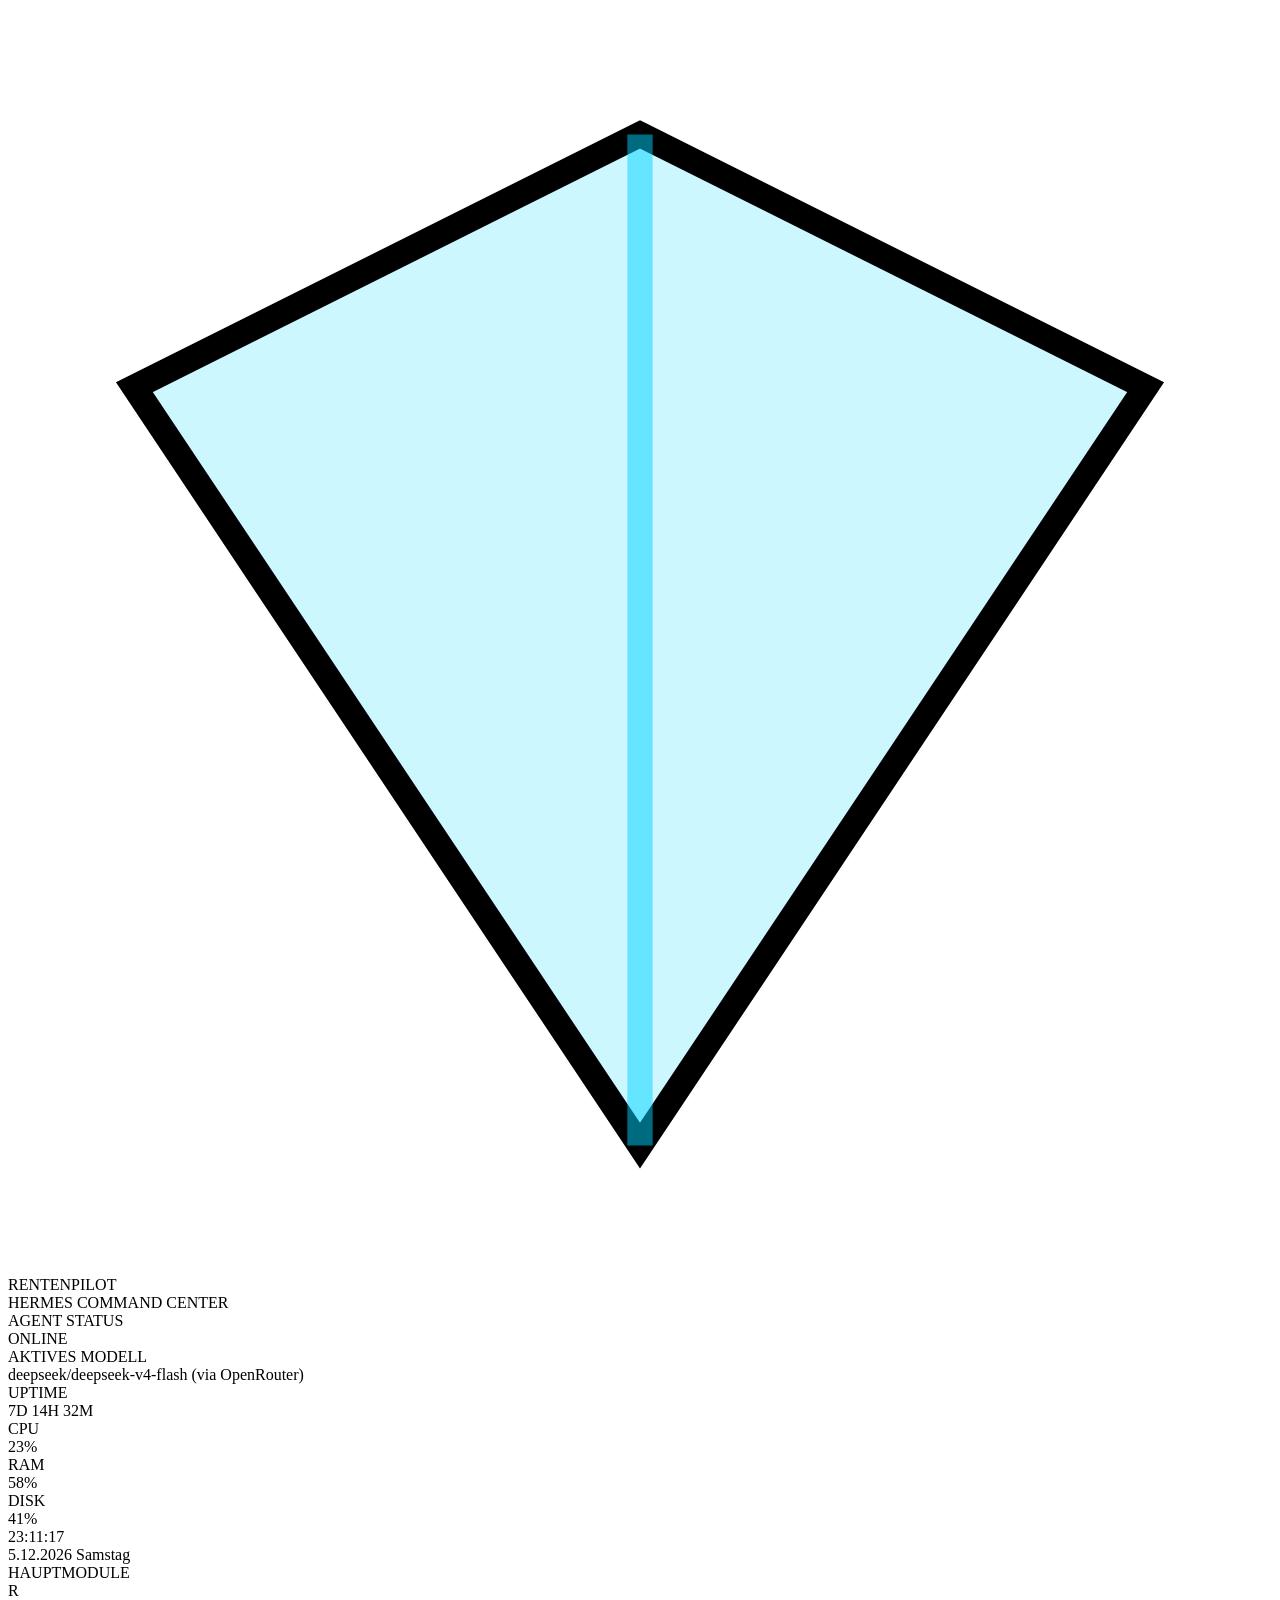
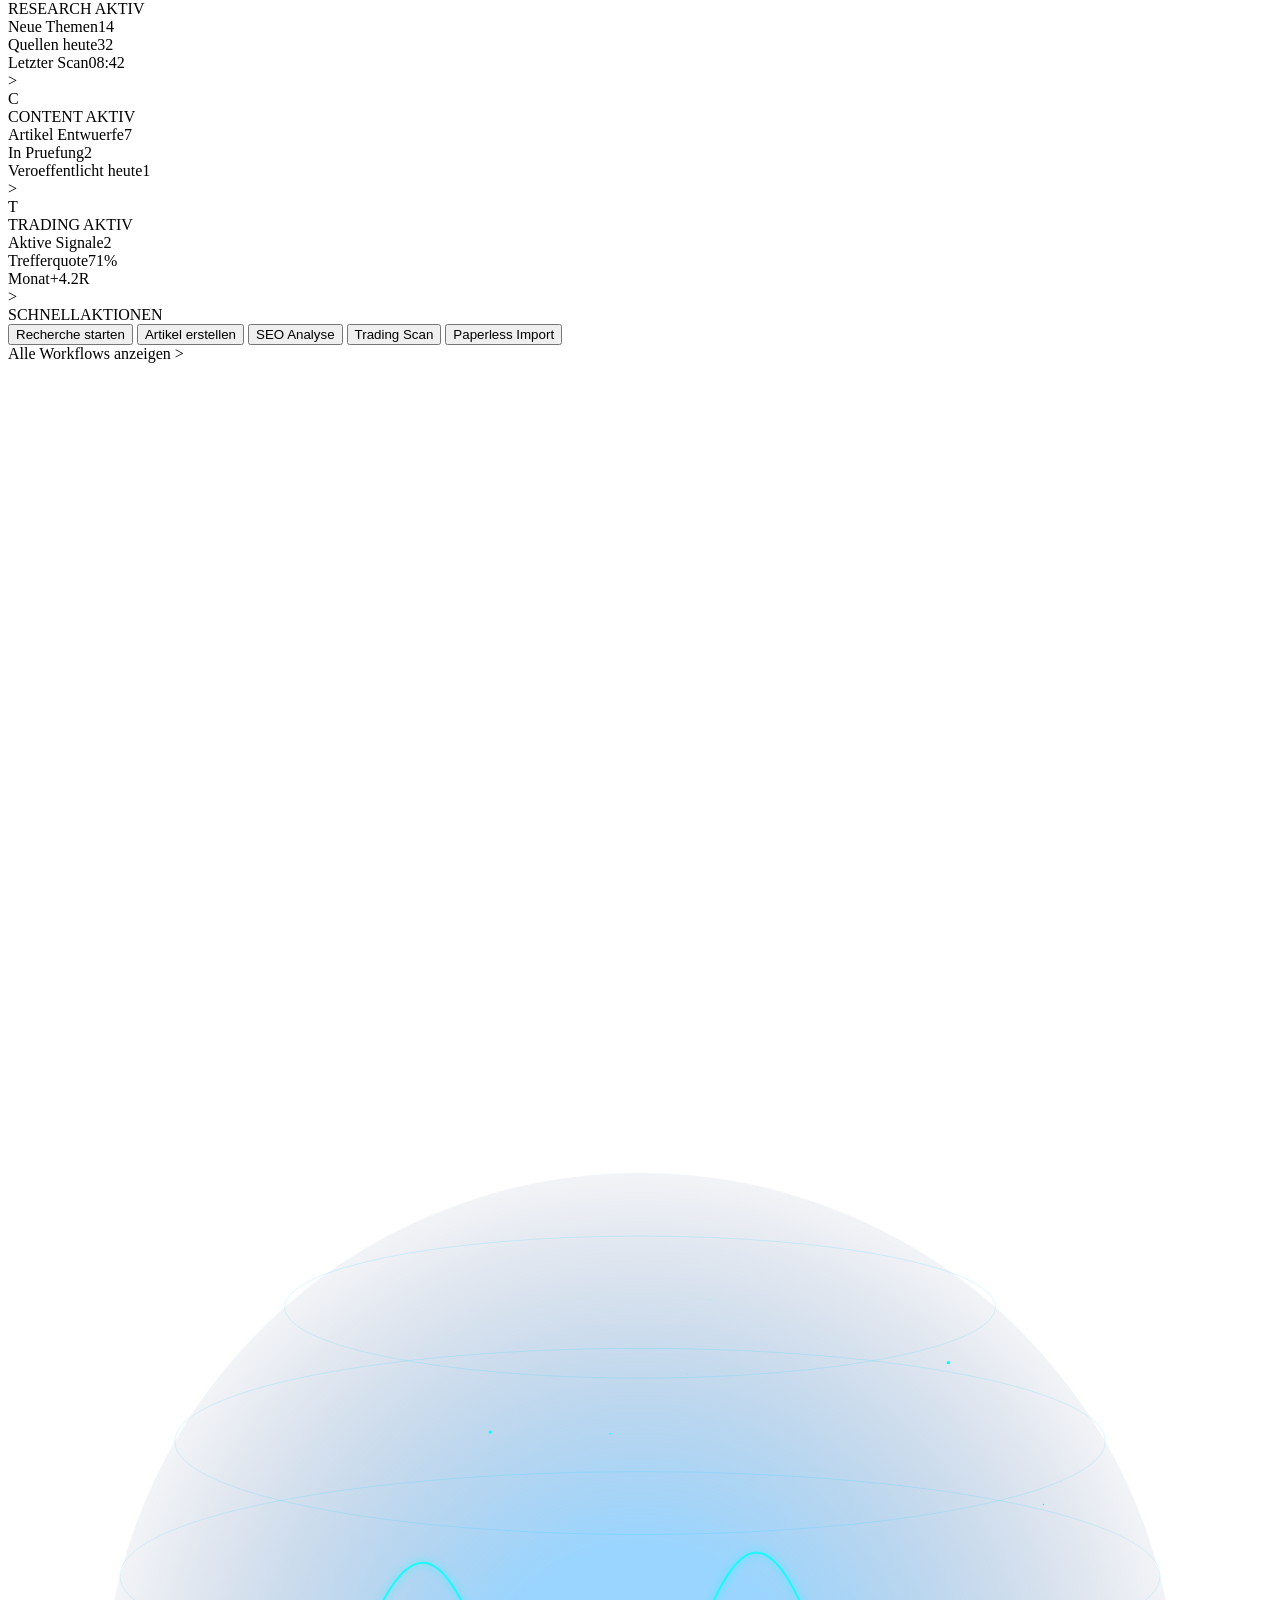
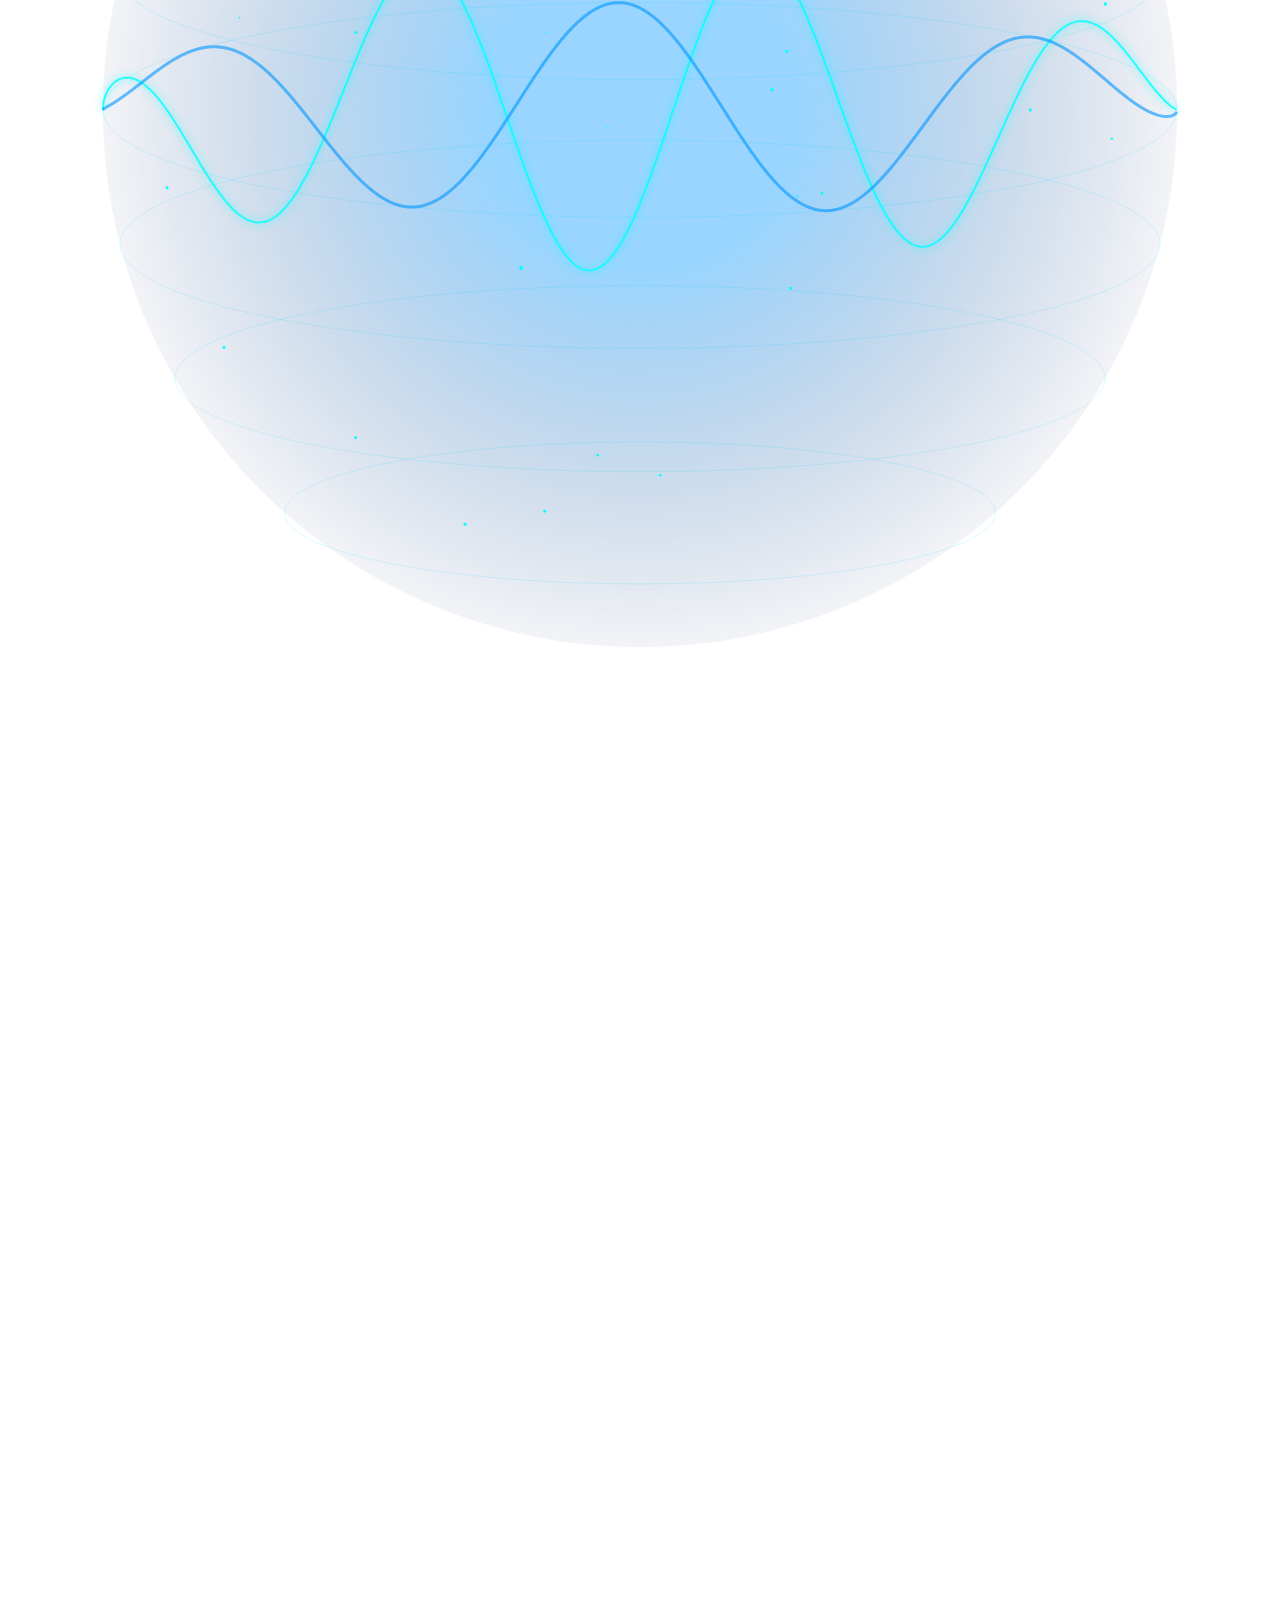
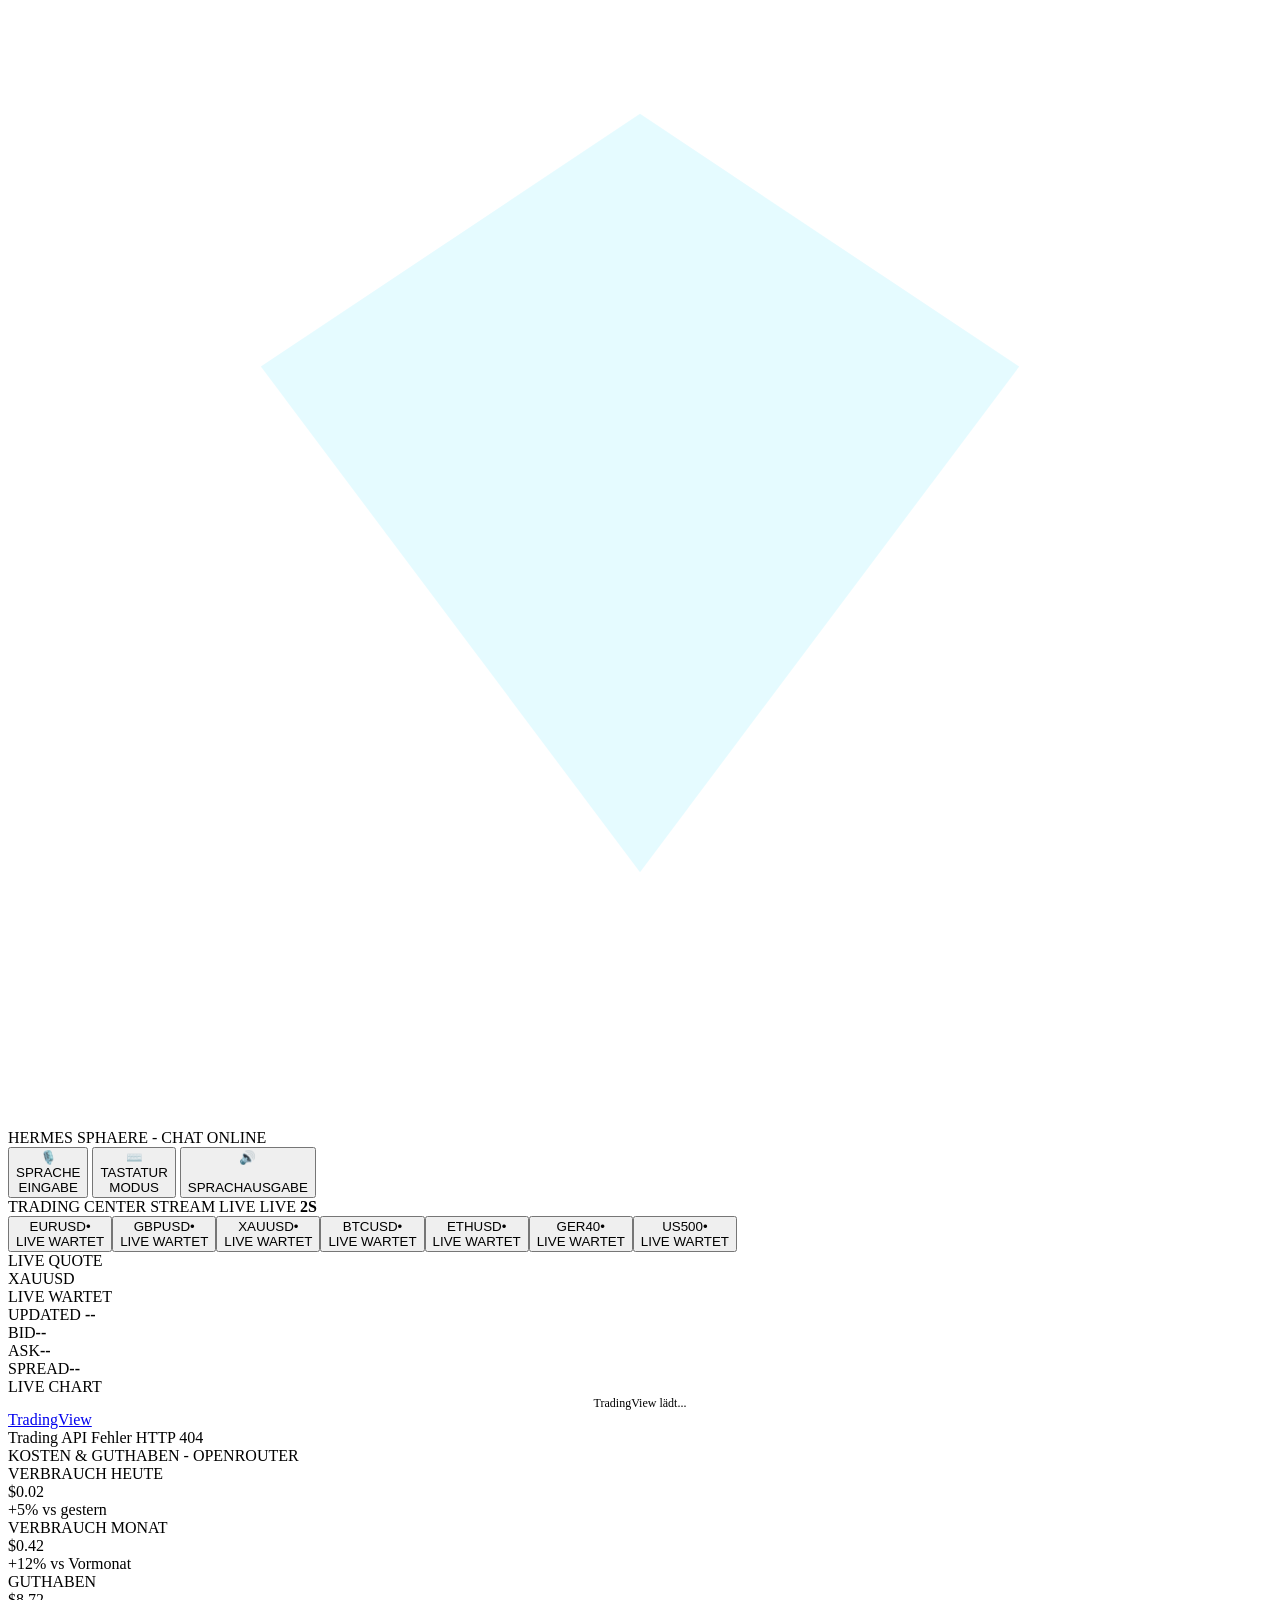
==== commit 55c78f26: "Render new configured_not_* status fields in module cards Frontend counterpart to 52357e9: research/" ====
--- a/app/templates/index.html
+++ b/app/templates/index.html
@@ -1042,11 +1042,13 @@
             const researchCard = document.getElementById('mod-research');
             if (!researchCard) return;
             const rows = researchCard.querySelectorAll('.mod-row span:last-child');
-            if (rows[0]) rows[0].textContent = data.status || 'not_implemented';
-            if (rows[1]) rows[1].textContent = data.available ? 'yes' : 'no';
-            if (rows[2]) rows[2].textContent = data.last_run || '--';
+            if (rows[0]) rows[0].textContent = data.status || 'configured_not_runnable';
+            if (rows[1]) rows[1].textContent = String(Boolean(data.executable_present));
+            if (rows[2]) rows[2].textContent = Array.isArray(data.sources_configured) ? String(data.sources_configured.length) : '--';
             researchCard.setAttribute('data-research-queue', String(data.queue_size ?? ''));
             researchCard.setAttribute('data-research-error', String(data.last_error || ''));
+            researchCard.setAttribute('data-research-skill', String(Boolean(data.hermes_skill_detected)));
+            researchCard.setAttribute('data-research-config', String(Boolean(data.config_present)));
         } catch (err) {
             console.warn('Research-Daten konnten nicht geladen werden:', err.message);
         }
@@ -1066,11 +1068,13 @@
             const contentCard = document.getElementById('mod-content');
             if (!contentCard) return;
             const rows = contentCard.querySelectorAll('.mod-row span:last-child');
-            if (rows[0]) rows[0].textContent = data.status || 'not_implemented';
-            if (rows[1]) rows[1].textContent = data.available ? 'yes' : 'no';
-            if (rows[2]) rows[2].textContent = data.last_run || '--';
+            if (rows[0]) rows[0].textContent = data.status || 'configured_not_runnable';
+            if (rows[1]) rows[1].textContent = String(Boolean(data.executable_present));
+            if (rows[2]) rows[2].textContent = Array.isArray(data.targets_configured) ? String(data.targets_configured.length) : '--';
             contentCard.setAttribute('data-content-queue', String(data.queue_size ?? ''));
             contentCard.setAttribute('data-content-error', String(data.last_error || ''));
+            contentCard.setAttribute('data-content-skill', String(Boolean(data.hermes_skill_detected)));
+            contentCard.setAttribute('data-content-config', String(Boolean(data.config_present)));
         } catch (err) {
             console.warn('Content-Daten konnten nicht geladen werden:', err.message);
         }
@@ -1116,11 +1120,13 @@
             const publisherCard = document.getElementById('mod-publisher');
             if (!publisherCard) return;
             const rows = publisherCard.querySelectorAll('.bmod-row span:last-child');
-            if (rows[0]) rows[0].textContent = data.status || 'not_implemented';
-            if (rows[1]) rows[1].textContent = data.available ? 'yes' : 'no';
-            if (rows[2]) rows[2].textContent = data.last_run || '--';
-            if (rows[3]) rows[3].textContent = data.queue_size === null || data.queue_size === undefined ? '--' : String(data.queue_size);
+            if (rows[0]) rows[0].textContent = data.status || 'configured_not_runnable';
+            if (rows[1]) rows[1].textContent = String(Boolean(data.executable_present));
+            if (rows[2]) rows[2].textContent = Array.isArray(data.targets_configured) ? String(data.targets_configured.length) : '--';
+            if (rows[3]) rows[3].textContent = data.service_running || 'unknown';
             publisherCard.setAttribute('data-publisher-error', String(data.last_error || ''));
+            publisherCard.setAttribute('data-publisher-skill', String(Boolean(data.hermes_skill_detected)));
+            publisherCard.setAttribute('data-publisher-config', String(Boolean(data.config_present)));
         } catch (err) {
             console.warn('Publisher-Daten konnten nicht geladen werden:', err.message);
         }
@@ -1140,11 +1146,13 @@
             const socialCard = document.getElementById('mod-social');
             if (!socialCard) return;
             const rows = socialCard.querySelectorAll('.bmod-row span:last-child');
-            if (rows[0]) rows[0].textContent = data.status || 'not_implemented';
-            if (rows[1]) rows[1].textContent = data.available ? 'yes' : 'no';
-            if (rows[2]) rows[2].textContent = data.last_run || '--';
+            if (rows[0]) rows[0].textContent = data.status || 'configured_not_runnable';
+            if (rows[1]) rows[1].textContent = String(Boolean(data.executable_present));
+            if (rows[2]) rows[2].textContent = Array.isArray(data.targets_configured) ? String(data.targets_configured.length) : '--';
             socialCard.setAttribute('data-social-queue', String(data.queue_size ?? ''));
             socialCard.setAttribute('data-social-error', String(data.last_error || ''));
+            socialCard.setAttribute('data-social-skill', String(Boolean(data.hermes_skill_detected)));
+            socialCard.setAttribute('data-social-config', String(Boolean(data.config_present)));
         } catch (err) {
             console.warn('Social-Daten konnten nicht geladen werden:', err.message);
         }
@@ -1216,11 +1224,18 @@
             const paperlessCard = document.getElementById('mod-paperless');
             if (!paperlessCard) return;
             const rows = paperlessCard.querySelectorAll('.bmod-row span:last-child');
-            if (rows[0]) rows[0].textContent = data.status || 'not_implemented';
-            if (rows[1]) rows[1].textContent = data.available ? 'yes' : 'no';
-            if (rows[2]) rows[2].textContent = data.last_run || '--';
-            if (rows[3]) rows[3].textContent = data.queue_size === null || data.queue_size === undefined ? '--' : String(data.queue_size);
+            if (rows[0]) rows[0].textContent = data.status || 'configured_not_running';
+            if (rows[1]) rows[1].textContent = String(Boolean(data.service_running));
+            if (rows[2]) rows[2].textContent = data.endpoint_url || 'null';
+            if (rows[3]) rows[3].textContent = String(Boolean(data.api_config_present));
+            paperlessCard.setAttribute('data-paperless-detected', String(data.docker_detected ?? false));
+            paperlessCard.setAttribute('data-paperless-docker-available', String(data.docker_available ?? false));
             paperlessCard.setAttribute('data-paperless-error', String(data.last_error || ''));
+            const head = paperlessCard.querySelector('.bmod-head');
+            if (head) {
+                head.textContent = 'PAPERLESS';
+                head.title = data.last_error || '';
+            }
         } catch (err) {
             console.warn('Paperless-Daten konnten nicht geladen werden:', err.message);
         }
@@ -1240,11 +1255,14 @@
             const gbrainCard = document.getElementById('mod-gbrain');
             if (!gbrainCard) return;
             const rows = gbrainCard.querySelectorAll('.bmod-row span:last-child');
-            if (rows[0]) rows[0].textContent = data.status || 'not_implemented';
-            if (rows[1]) rows[1].textContent = data.available ? 'yes' : 'no';
-            if (rows[2]) rows[2].textContent = data.last_run || '--';
-            if (rows[3]) rows[3].textContent = data.queue_size === null || data.queue_size === undefined ? '--' : String(data.queue_size);
-            if (rows[4]) rows[4].textContent = data.last_error ? 'ERR' : 'OK';
+            if (rows[0]) rows[0].textContent = data.status || 'configured_not_running';
+            if (rows[1]) rows[1].textContent = String(Boolean(data.service_running));
+            if (rows[2]) rows[2].textContent = data.endpoint_url || 'null';
+            if (rows[3]) rows[3].textContent = String(Boolean(data.api_config_present));
+            if (rows[4]) rows[4].textContent = data.last_error || 'GBrain service not running or Docker daemon not reachable';
+            gbrainCard.setAttribute('data-gbrain-detected', String(data.docker_detected ?? false));
+            gbrainCard.setAttribute('data-gbrain-docker-available', String(data.docker_available ?? false));
+            gbrainCard.setAttribute('data-gbrain-local-repo', String(data.local_repo_detected ?? false));
             gbrainCard.setAttribute('data-gbrain-error', String(data.last_error || ''));
         } catch (err) {
             console.warn('GBrain-Daten konnten nicht geladen werden:', err.message);
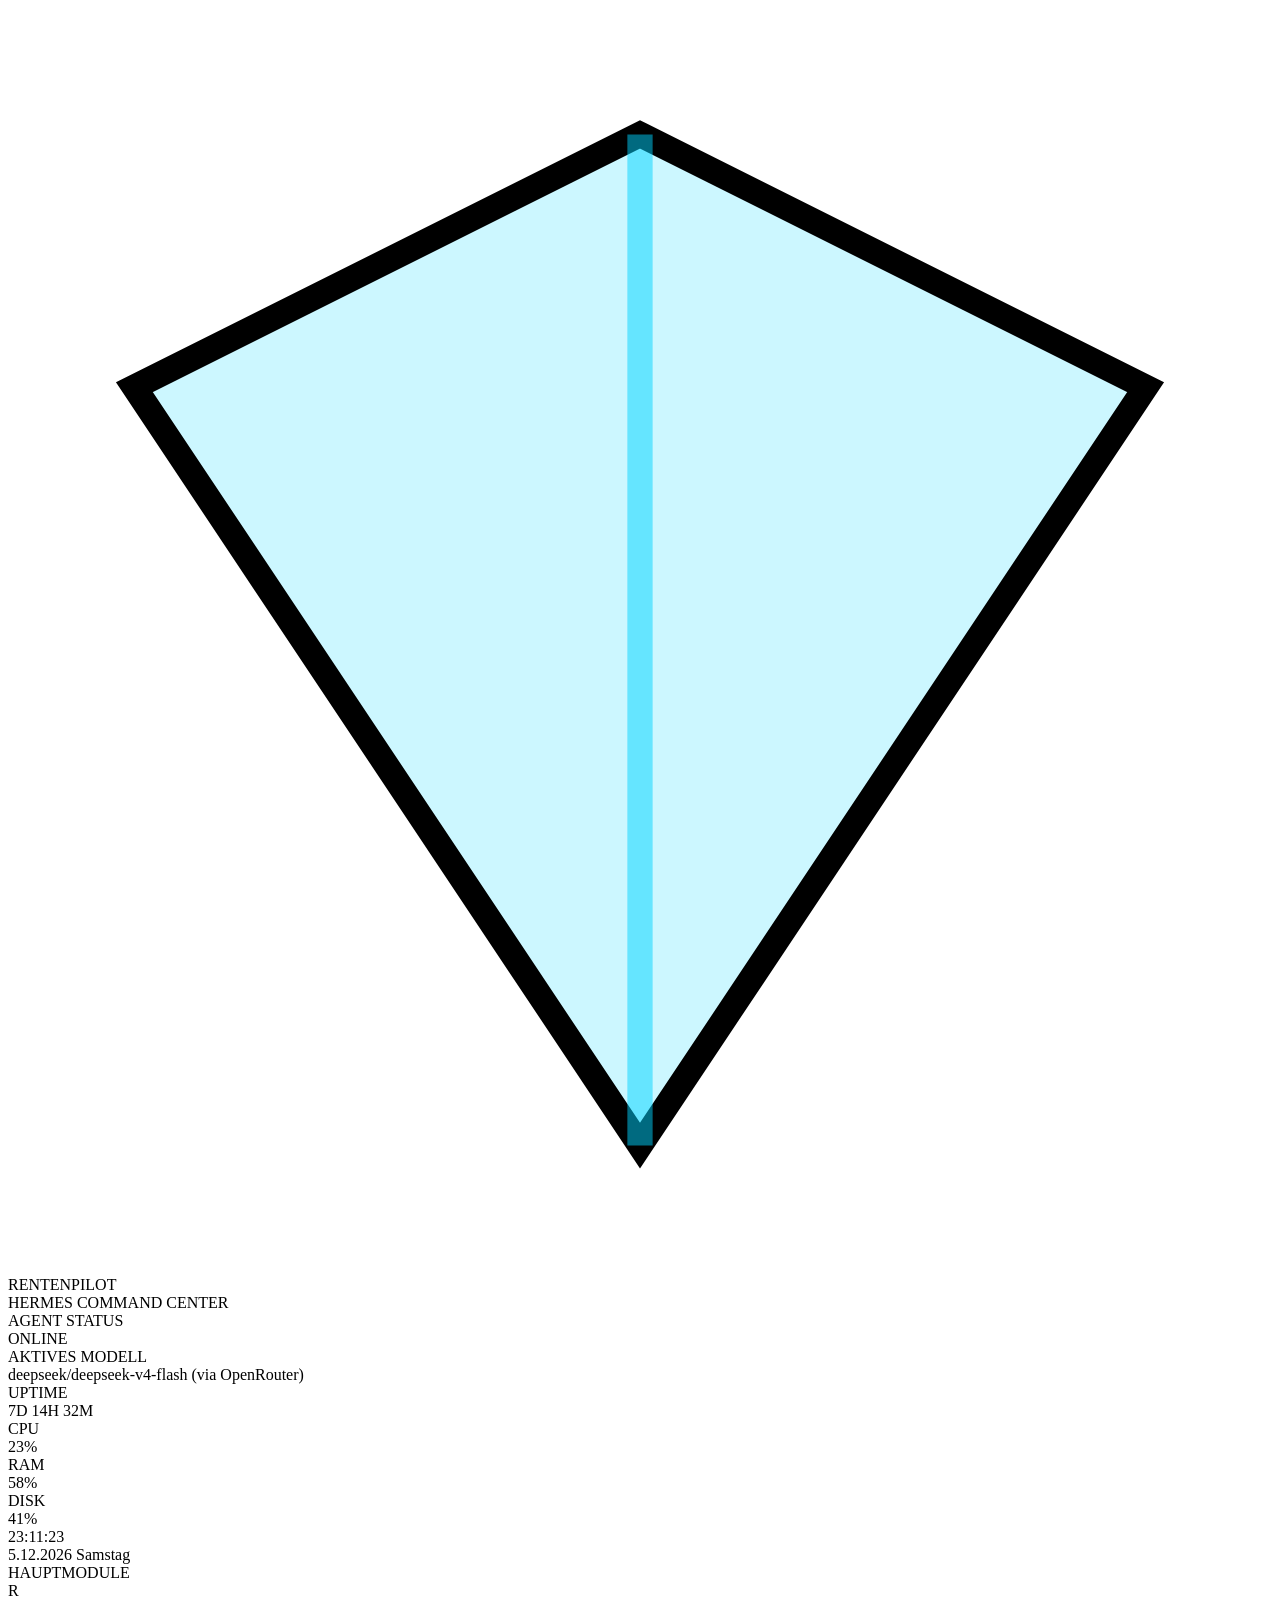
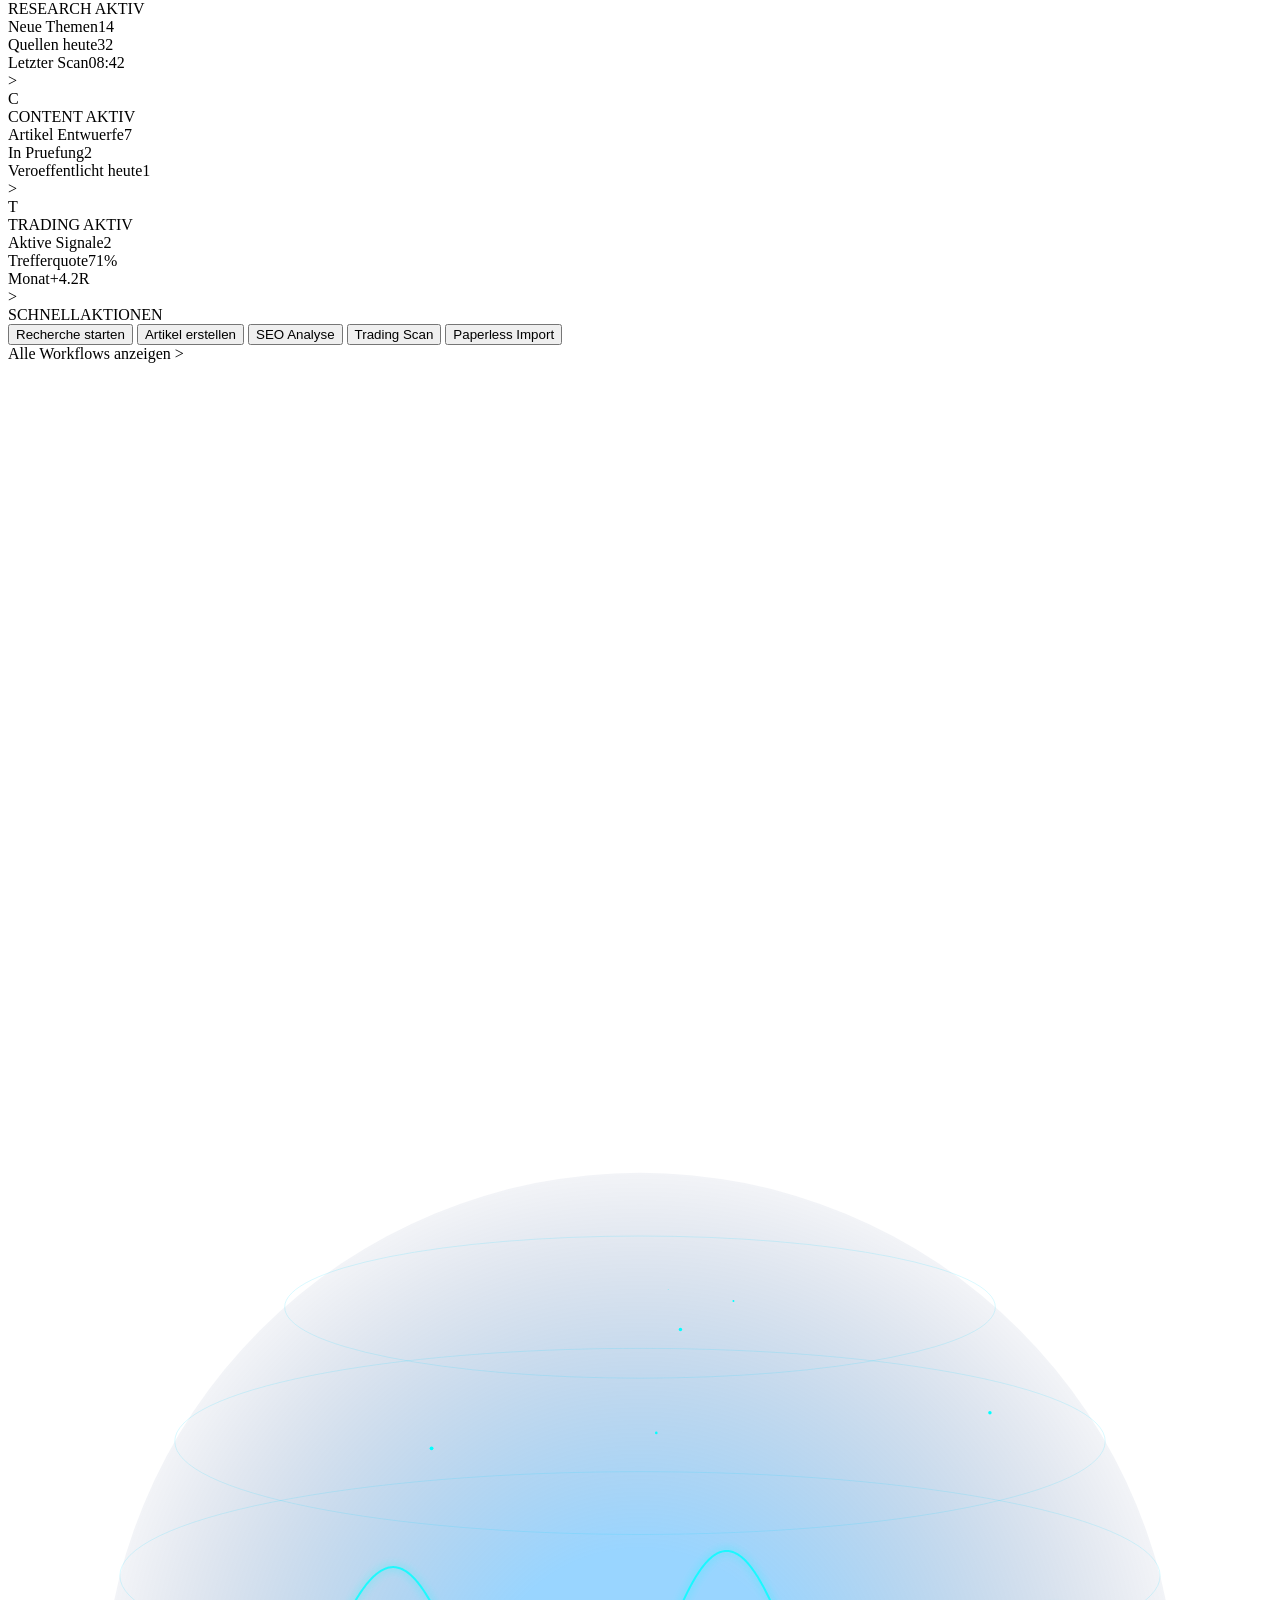
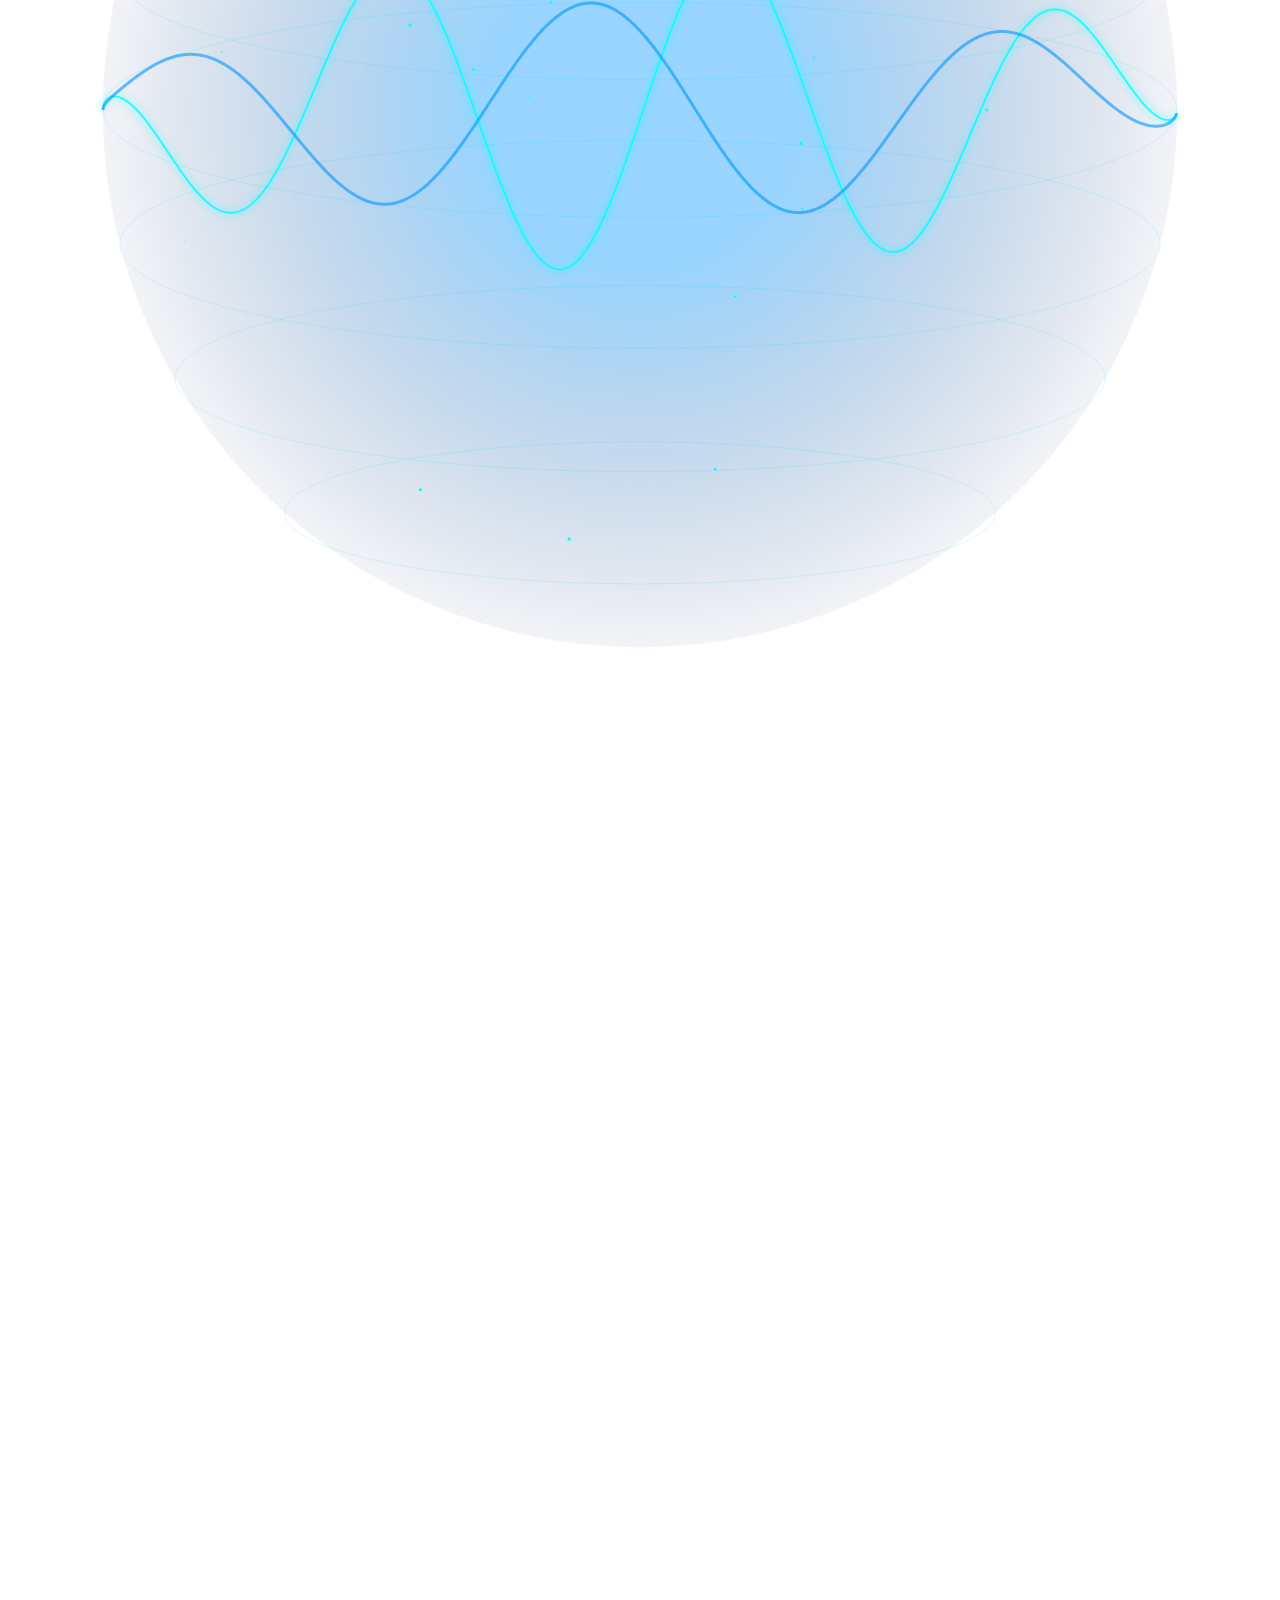
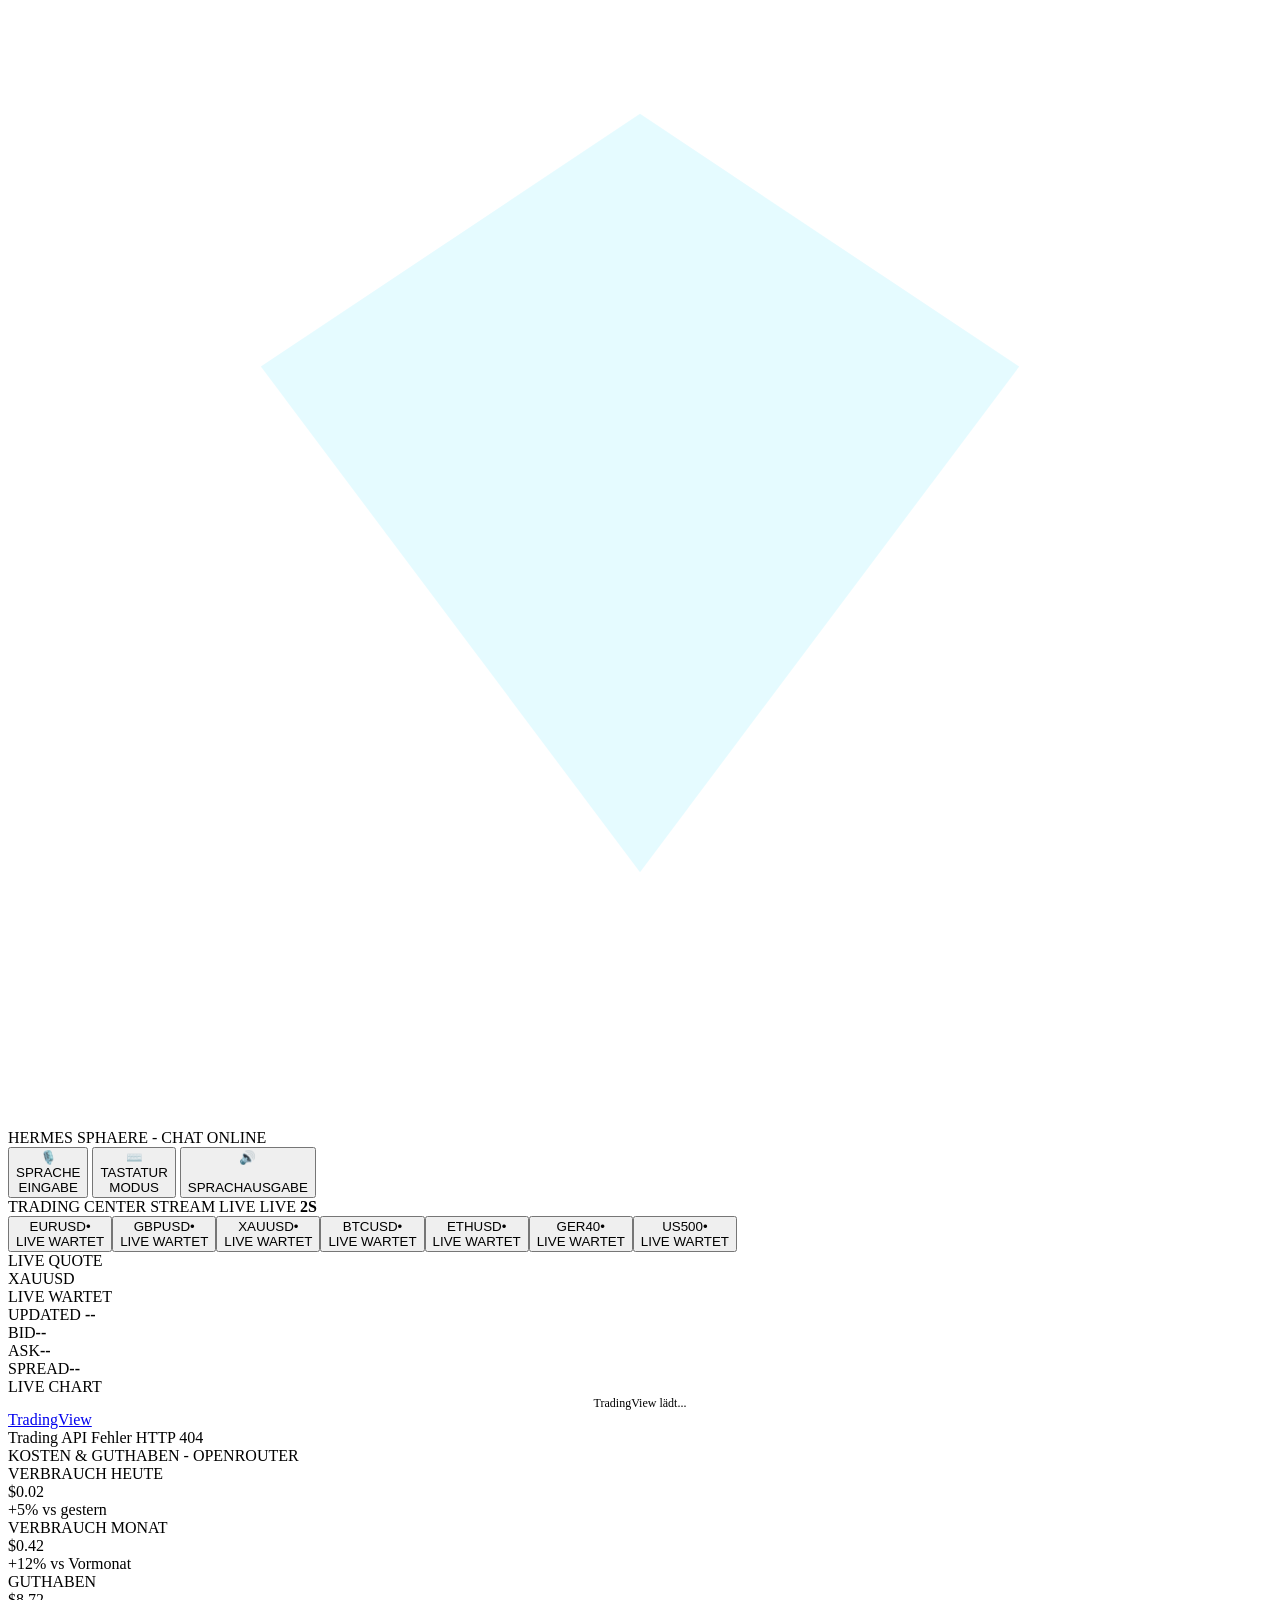
==== commit 67a1e0bc: "Fix trading updated_at display: convert UTC to local time formatTradingUpdated extracted the raw HH:" ====
--- a/app/templates/index.html
+++ b/app/templates/index.html
@@ -1380,10 +1380,13 @@
 
     function formatTradingUpdated(value) {
         if (!value) return '--';
-        const text = String(value);
-        const match = text.match(/(\d{2}:\d{2}:\d{2})/);
-        if (match) return match[1];
-        return text;
+        const date = new Date(value);
+        if (isNaN(date.getTime())) return String(value);
+        return date.toLocaleTimeString('de-DE', {
+            hour: '2-digit',
+            minute: '2-digit',
+            second: '2-digit'
+        });
     }
 
     function buildTradingViewWidget(symbol) {
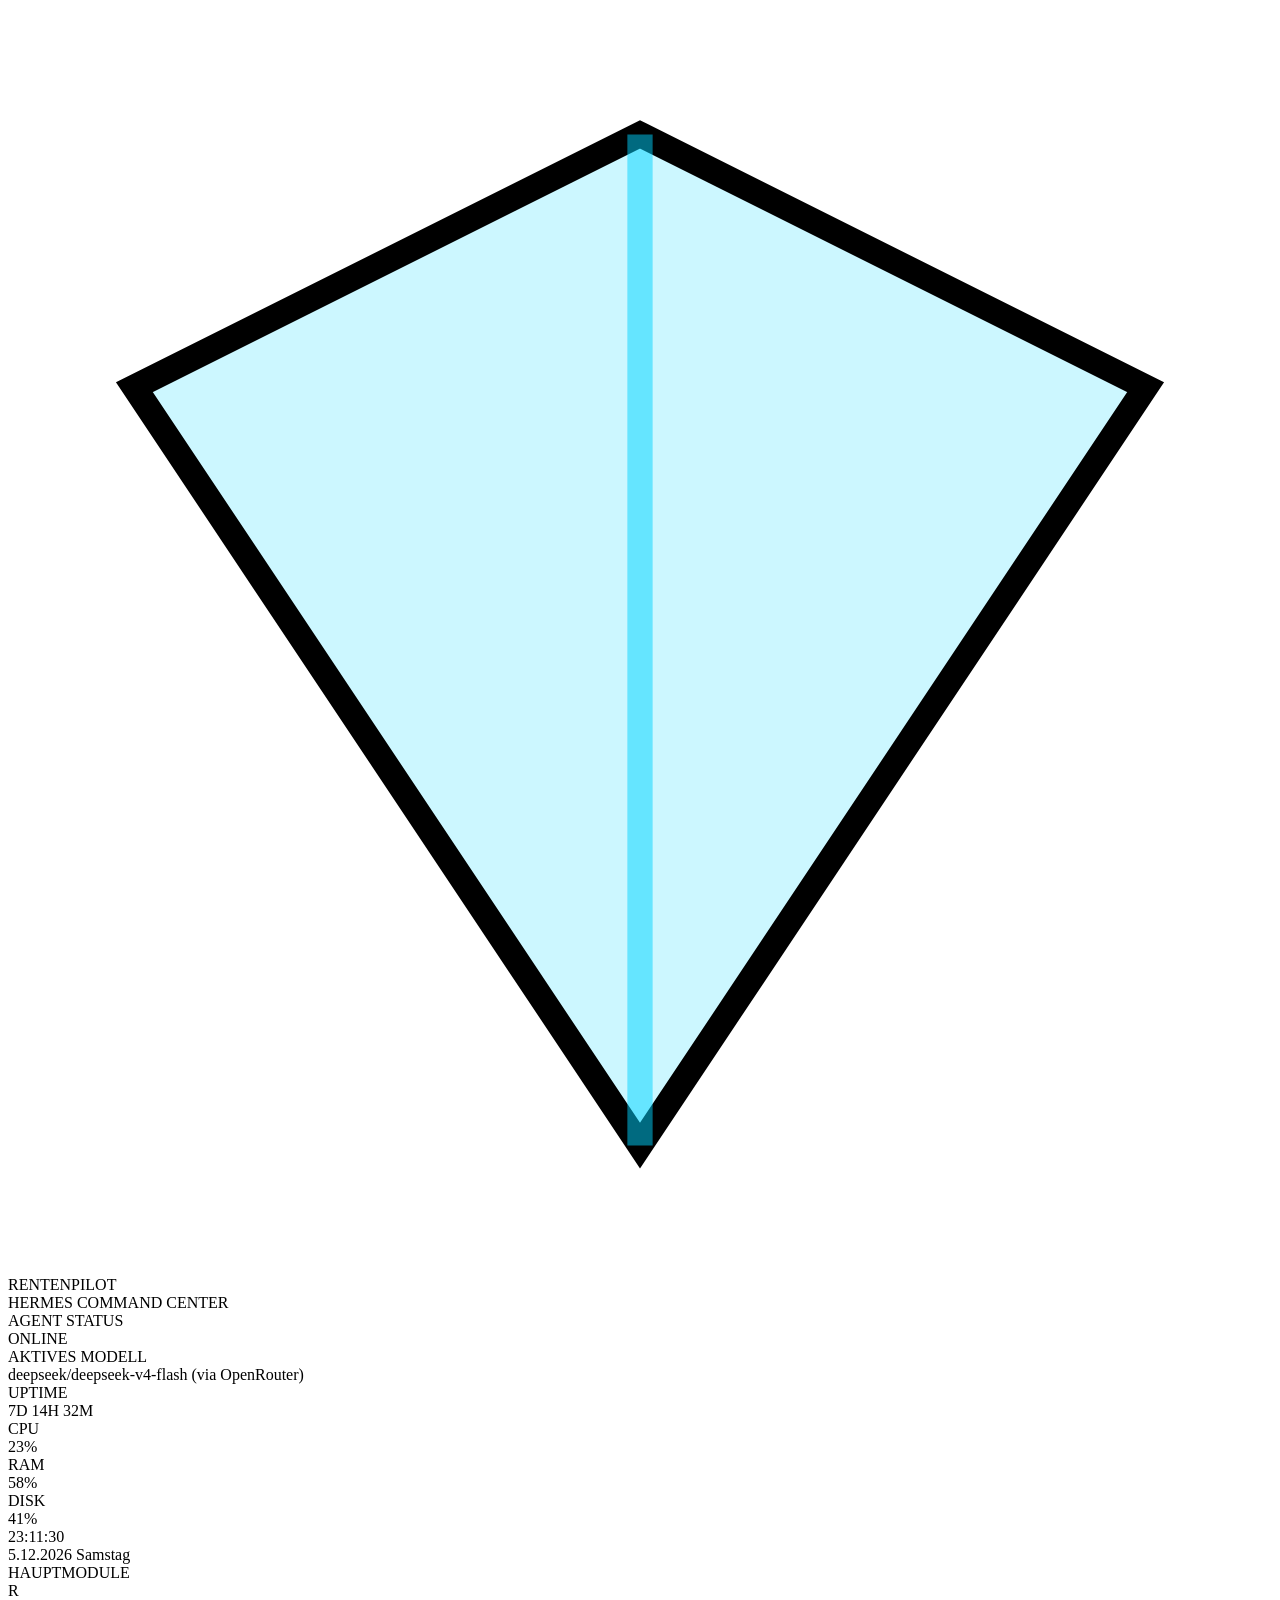
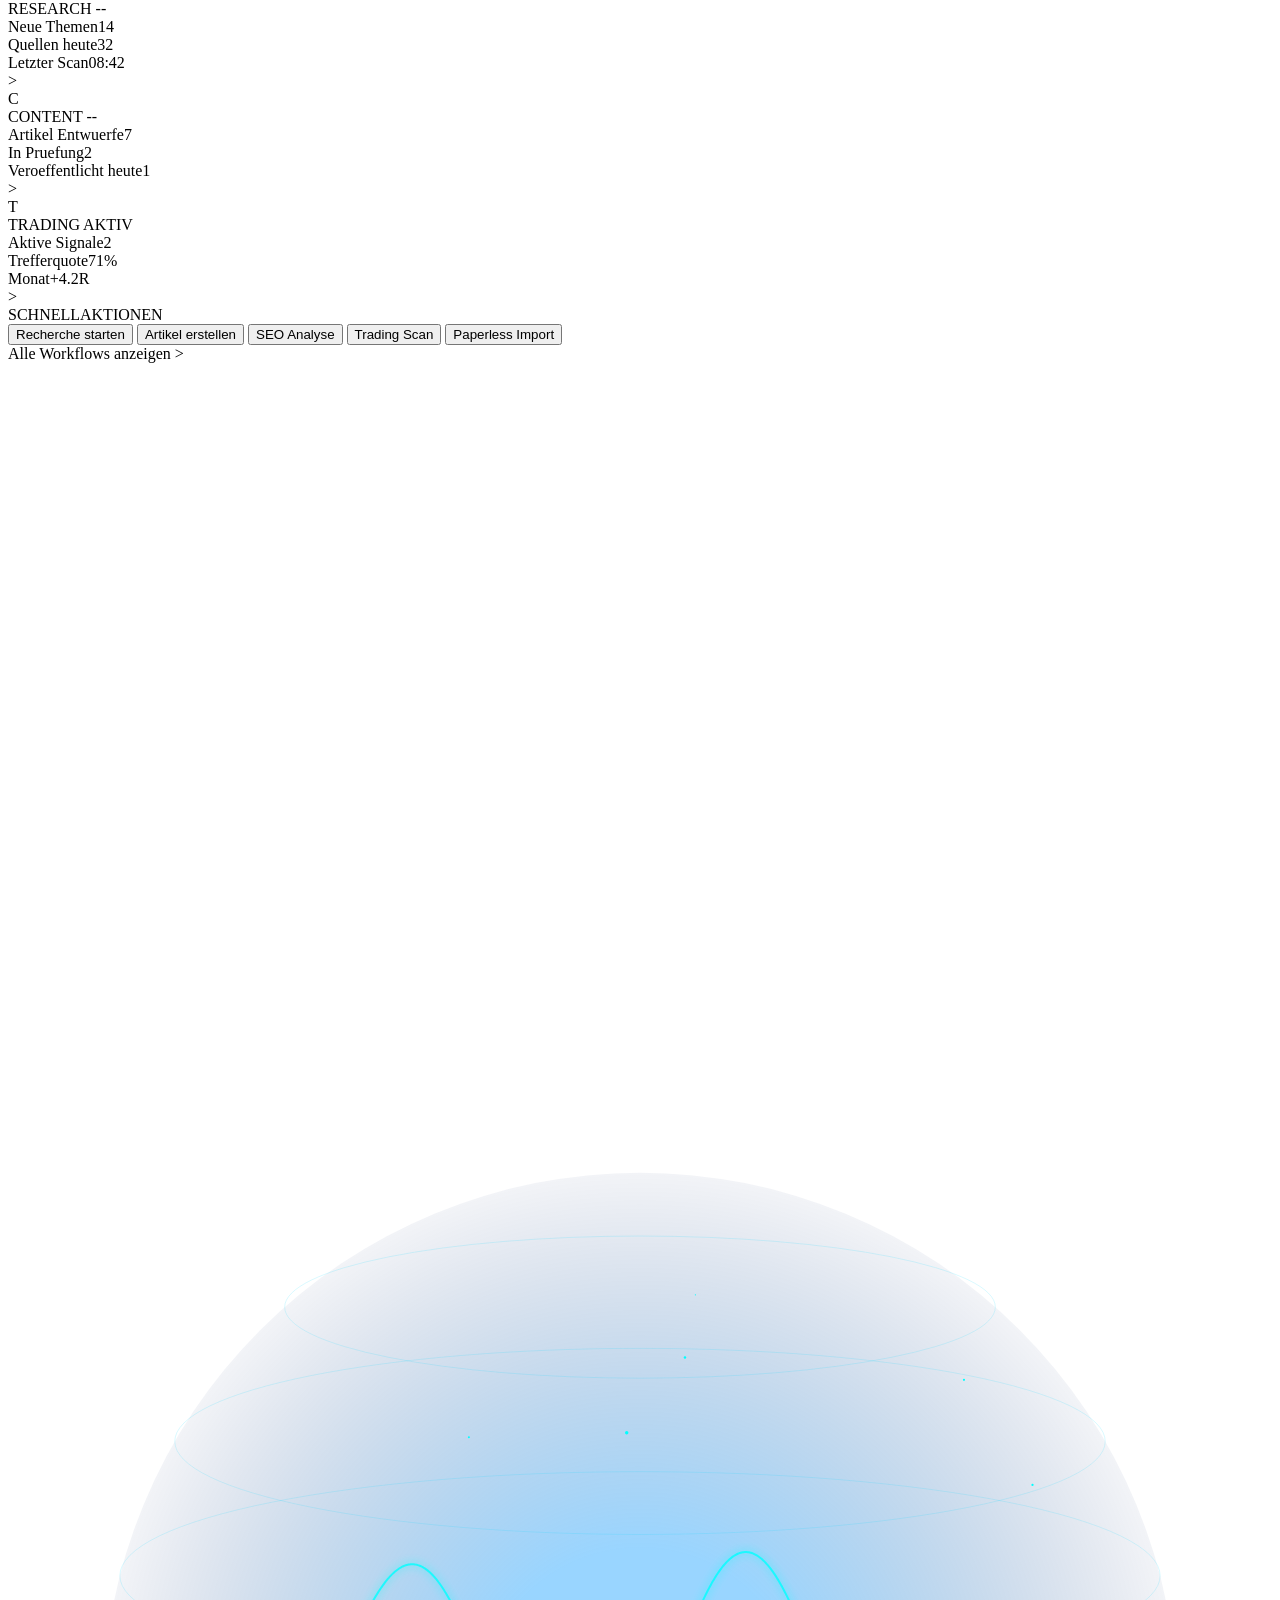
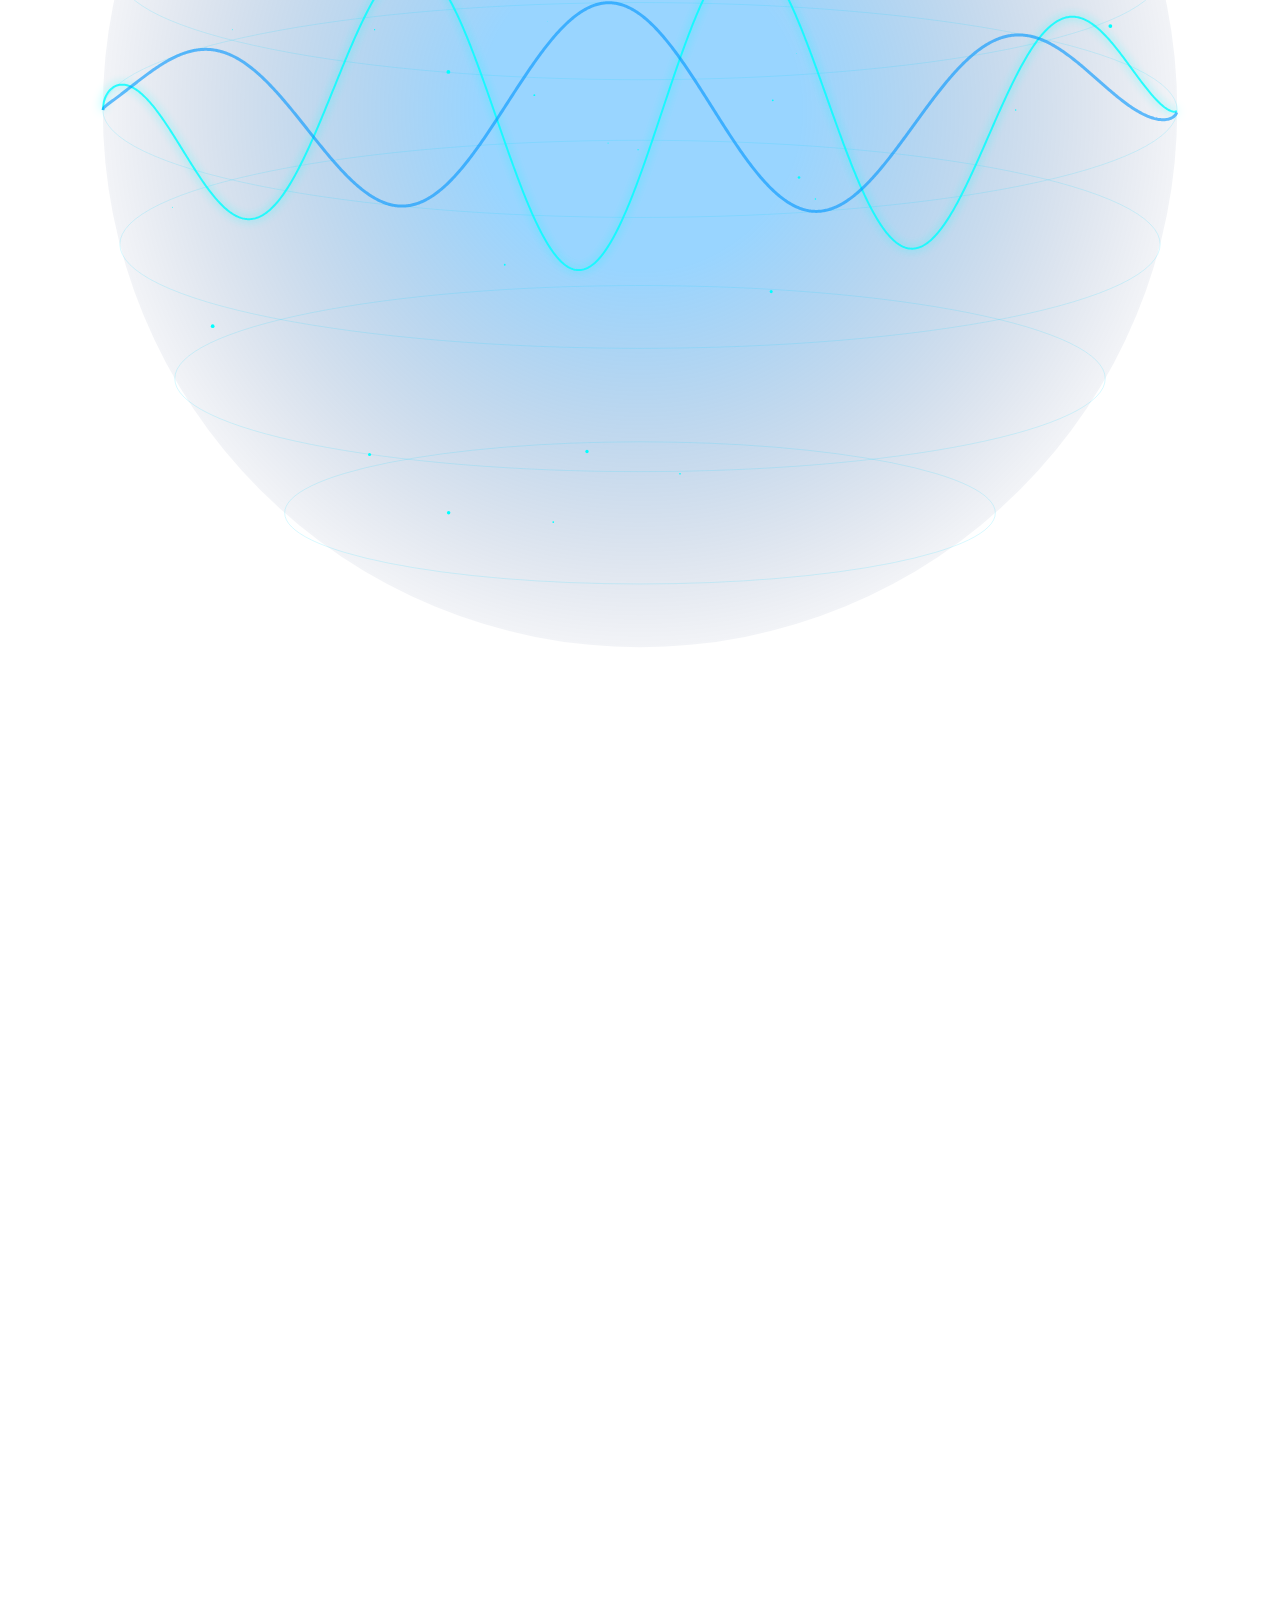
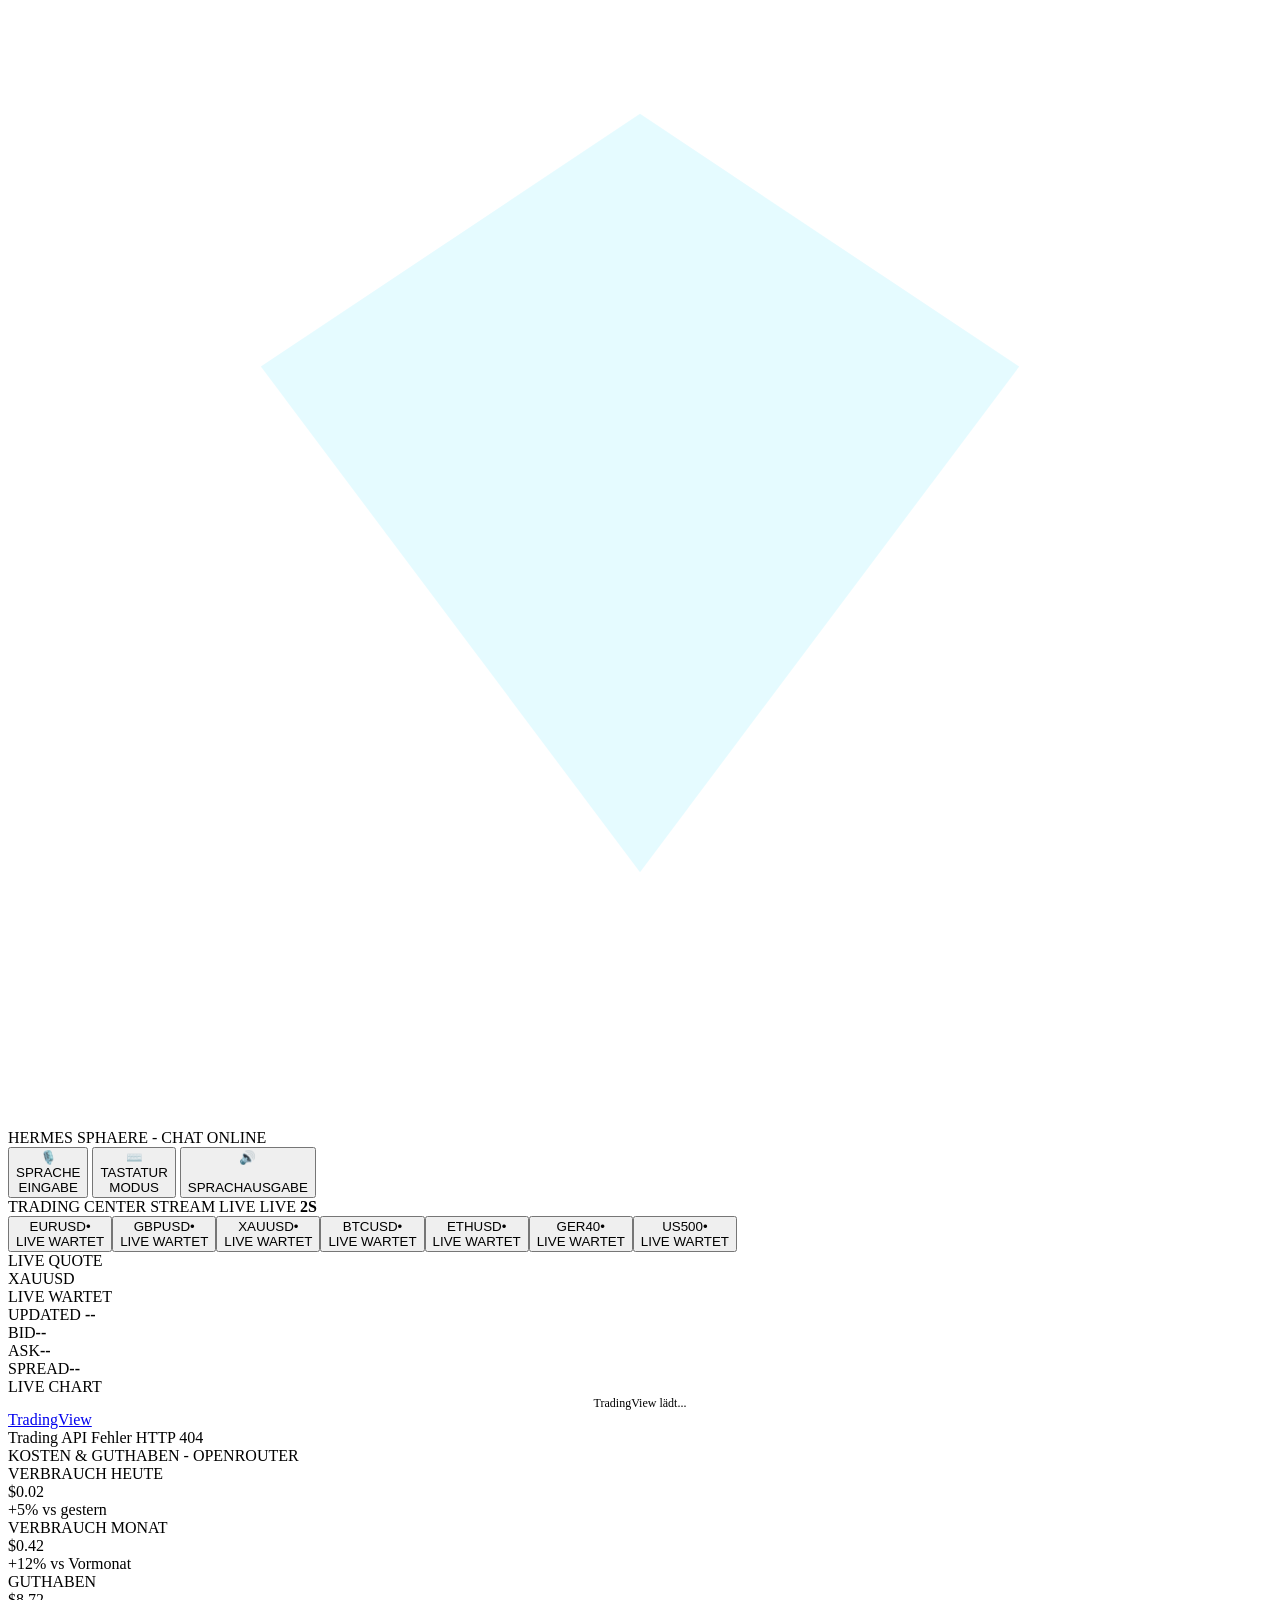
==== commit bf7bed74: "Show live Hermes skill status in module cards Research/Content/Publisher/Social cards render hermes_" ====
--- a/app/templates/index.html
+++ b/app/templates/index.html
@@ -85,7 +85,7 @@
           <div class="mod-item" id="mod-research">
             <div class="mod-icon">R</div>
             <div class="mod-details">
-              <div class="mod-title">RESEARCH <span class="mod-status text-green">AKTIV</span></div>
+              <div class="mod-title">RESEARCH <span class="mod-status skill-status-unknown">--</span></div>
               <div class="mod-row"><span>Neue Themen</span><span>14</span></div>
               <div class="mod-row"><span>Quellen heute</span><span>32</span></div>
               <div class="mod-row"><span>Letzter Scan</span><span>08:42</span></div>
@@ -96,7 +96,7 @@
           <div class="mod-item" id="mod-content">
             <div class="mod-icon">C</div>
             <div class="mod-details">
-              <div class="mod-title">CONTENT <span class="mod-status text-green">AKTIV</span></div>
+              <div class="mod-title">CONTENT <span class="mod-status skill-status-unknown">--</span></div>
               <div class="mod-row"><span>Artikel Entwuerfe</span><span>7</span></div>
               <div class="mod-row"><span>In Pruefung</span><span>2</span></div>
               <div class="mod-row"><span>Veroeffentlicht heute</span><span>1</span></div>
@@ -294,14 +294,14 @@
   <!-- WEITERE MODULE -->
   <div class="bottom-modules">
     <div class="panel bmod" id="mod-publisher">
-      <div class="bmod-head">PUBLISHER</div>
+      <div class="bmod-head"><span>PUBLISHER</span><span class="bmod-status skill-status-unknown">--</span></div>
       <div class="bmod-row"><span>Artikel veroeffentlicht</span></div>
       <div class="bmod-row"><span>Heute:</span><span>3</span></div>
       <div class="bmod-row"><span>Geplant</span><span>5</span></div>
       <div class="bmod-row"><span>Naechste</span><span>09:00 Uhr</span></div>
     </div>
     <div class="panel bmod" id="mod-social">
-      <div class="bmod-head">SOCIAL MEDIA</div>
+      <div class="bmod-head"><span>SOCIAL MEDIA</span><span class="bmod-status skill-status-unknown">--</span></div>
       <div class="bmod-row"><span>TikTok</span><span class="text-green">12 geplant</span></div>
       <div class="bmod-row"><span>Instagram</span><span>8 geplant</span></div>
       <div class="bmod-row"><span>Facebook</span><span>4 geplant</span></div>
@@ -1031,6 +1031,20 @@
     updateOpenRouterData();
     setInterval(updateOpenRouterData, 30000);
 
+    const SKILL_STATUS_MAP = {
+        detected: { text: 'AKTIV', cls: 'skill-status-detected' },
+        not_detected: { text: 'NICHT VERFUEGBAR', cls: 'skill-status-not-detected' },
+        unknown: { text: 'UNBEKANNT', cls: 'skill-status-unknown' }
+    };
+
+    function applySkillStatus(badge, state) {
+        if (!badge) return;
+        const entry = SKILL_STATUS_MAP[state] || SKILL_STATUS_MAP.unknown;
+        badge.textContent = entry.text;
+        badge.classList.remove('skill-status-detected', 'skill-status-not-detected', 'skill-status-unknown');
+        badge.classList.add(entry.cls);
+    }
+
     async function updateResearchData() {
         try {
             const res = await fetch('/api/research/status', { cache: 'no-store' });
@@ -1047,7 +1061,8 @@
             if (rows[2]) rows[2].textContent = Array.isArray(data.sources_configured) ? String(data.sources_configured.length) : '--';
             researchCard.setAttribute('data-research-queue', String(data.queue_size ?? ''));
             researchCard.setAttribute('data-research-error', String(data.last_error || ''));
-            researchCard.setAttribute('data-research-skill', String(Boolean(data.hermes_skill_detected)));
+            researchCard.setAttribute('data-research-skill', String(data.hermes_skill_detected || ''));
+            applySkillStatus(researchCard.querySelector('.mod-status'), data.hermes_skill_detected);
             researchCard.setAttribute('data-research-config', String(Boolean(data.config_present)));
         } catch (err) {
             console.warn('Research-Daten konnten nicht geladen werden:', err.message);
@@ -1073,7 +1088,8 @@
             if (rows[2]) rows[2].textContent = Array.isArray(data.targets_configured) ? String(data.targets_configured.length) : '--';
             contentCard.setAttribute('data-content-queue', String(data.queue_size ?? ''));
             contentCard.setAttribute('data-content-error', String(data.last_error || ''));
-            contentCard.setAttribute('data-content-skill', String(Boolean(data.hermes_skill_detected)));
+            contentCard.setAttribute('data-content-skill', String(data.hermes_skill_detected || ''));
+            applySkillStatus(contentCard.querySelector('.mod-status'), data.hermes_skill_detected);
             contentCard.setAttribute('data-content-config', String(Boolean(data.config_present)));
         } catch (err) {
             console.warn('Content-Daten konnten nicht geladen werden:', err.message);
@@ -1125,7 +1141,8 @@
             if (rows[2]) rows[2].textContent = Array.isArray(data.targets_configured) ? String(data.targets_configured.length) : '--';
             if (rows[3]) rows[3].textContent = data.service_running || 'unknown';
             publisherCard.setAttribute('data-publisher-error', String(data.last_error || ''));
-            publisherCard.setAttribute('data-publisher-skill', String(Boolean(data.hermes_skill_detected)));
+            publisherCard.setAttribute('data-publisher-skill', String(data.hermes_skill_detected || ''));
+            applySkillStatus(publisherCard.querySelector('.bmod-status'), data.hermes_skill_detected);
             publisherCard.setAttribute('data-publisher-config', String(Boolean(data.config_present)));
         } catch (err) {
             console.warn('Publisher-Daten konnten nicht geladen werden:', err.message);
@@ -1151,7 +1168,8 @@
             if (rows[2]) rows[2].textContent = Array.isArray(data.targets_configured) ? String(data.targets_configured.length) : '--';
             socialCard.setAttribute('data-social-queue', String(data.queue_size ?? ''));
             socialCard.setAttribute('data-social-error', String(data.last_error || ''));
-            socialCard.setAttribute('data-social-skill', String(Boolean(data.hermes_skill_detected)));
+            socialCard.setAttribute('data-social-skill', String(data.hermes_skill_detected || ''));
+            applySkillStatus(socialCard.querySelector('.bmod-status'), data.hermes_skill_detected);
             socialCard.setAttribute('data-social-config', String(Boolean(data.config_present)));
         } catch (err) {
             console.warn('Social-Daten konnten nicht geladen werden:', err.message);
